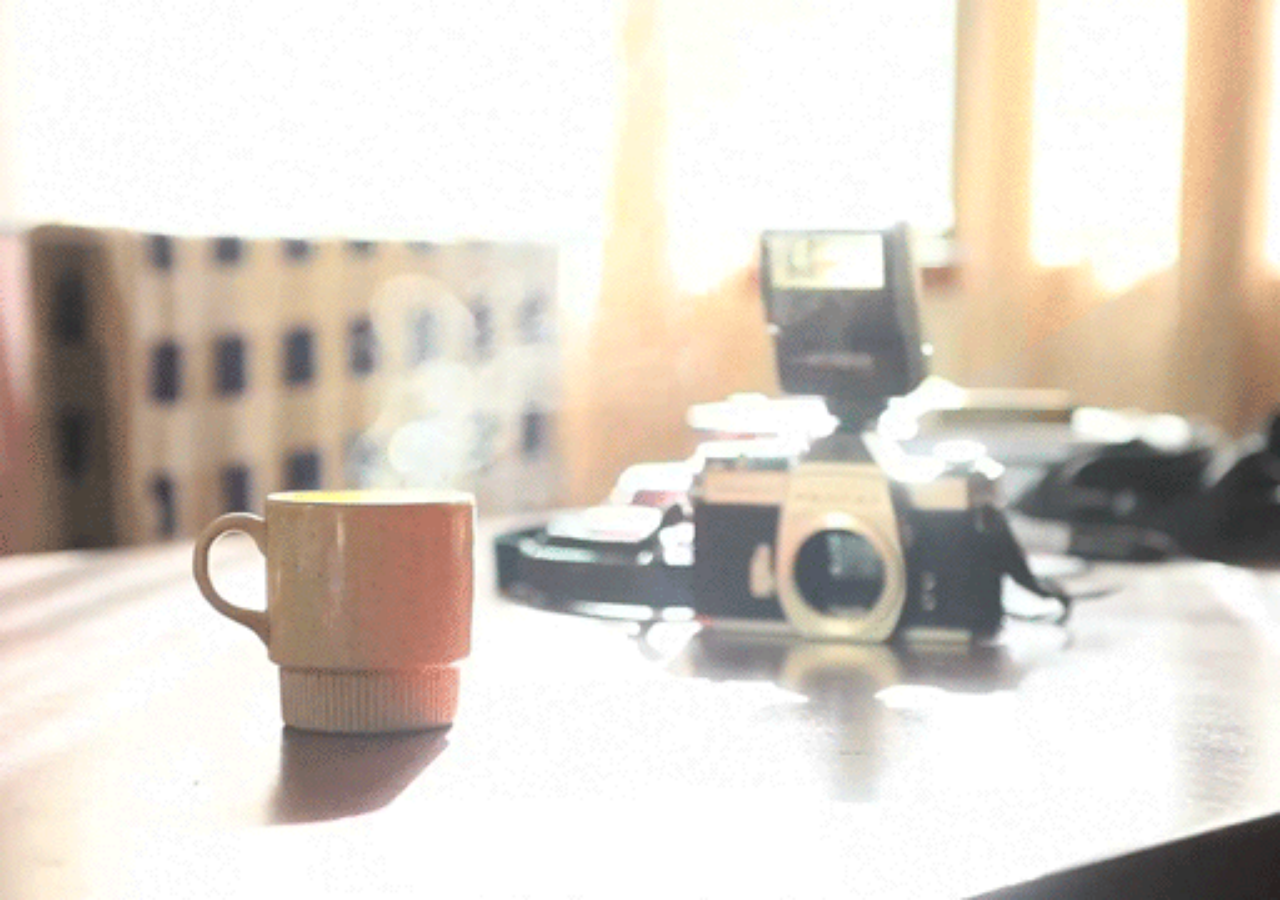
==== index.html @ 0cb8fdb0 "CN APP" ====
<!DOCTYPE html>
<html lang="en" class="no-js">
<head>
  <title>Clouded Networks - Present the Future</title>
  <meta charset="utf-8">
  <meta name="description" content="WE ARE A COMMERCIAL, PUBLIC SECTOR DIGITAL INNOVATION COMPANY - PRESENT THE FUTURE.">
  <meta name="keywords" content="Clouded,Networks, court, royal, web, design, apple, iphone, ipad, crown, jurry, judge, logica, barristers, Productions, films, company, videos, music, brimo, commercial, director">
  <meta name="copyright" content="Copyright (c) 2013 Clouded Networks - All rights reserved">
  <meta property="og:title" content="Clouded Networks">
  <meta property="og:description" content="WE ARE A COMMERCIAL, PUBLIC SECTOR DIGITAL INNOVATION COMPANY - PESENT THE FUTURE.">
  <meta name="viewport" content="width=device-width, initial-scale=1.0, maximum-scale=1.0">
  <meta name="apple-mobile-web-app-capable" content="yes">
  <meta name="apple-mobile-web-app-status-bar-style" content="black">


  <meta http-equiv="cache-control" content="max-age=0" />
  <meta http-equiv="cache-control" content="no-cache" />
  <meta http-equiv="expires" content="0" />
  <meta http-equiv="expires" content="Tue, 01 Jan 1980 1:00:00 GMT" />
  <meta http-equiv="pragma" content="no-cache" />
  
  <link href="spin/hexaflip.css" rel="stylesheet" type="text/css">
  <link href="spin/demo.css" rel="stylesheet" type="text/css">


  <style>#preloader{
      height: 100%;
      width:100%;
      background: #fefef2 url("img/logo.gif") no-repeat center center fixed;
	  -webkit-background-size: cover;
 	  -moz-background-size: cover;
  	  -o-background-size: cover;
 	  background-size: cover;
      margin: 0;
      padding: 0;
      overflow: hidden;  
      z-index: 999; 
      position: absolute;
      top: 0;
      left:0;
    }
    #preloader ul{
      list-style: none;
	  background-repeat:no-repeat;
      margin: 0;
      padding: 0;
      overflow: hidden;
      line-height: 0px;
    }
    #preloader ul li{
      display: inline-block;
	  background-repeat:no-repeat;
      width: 73px;
      height: 73px;
      margin: 0;
      padding: 0;
      
    }
    #preloader ul li:hover{
      background: url("img/logo_y.gif");
    }
  </style>

  <link rel="Shortcut Icon" type="image/ico" href="img/favicon.png">
  <link rel="apple-touch-icon" href="apple-touch-icon-precomposed.png"/>
  <link rel="apple-touch-icon" sizes="72x72" href="apple-touch-icon-72x72-precomposed.png" />
  <link rel="apple-touch-icon" sizes="114x114" href="apple-touch-icon-114x114-precomposed.png" />
  <link rel="apple-touch-icon" sizes="144x144" href="apple-touch-icon-144x144-precomposed.png" />
  <link rel="stylesheet" href="mediaelementsPlayer/mediaelementplayer.min.css" type="text/css" media="screen">
  <link rel="stylesheet" href="css/style.css" type="text/css" media="screen">
  <link rel="stylesheet" href="css/bg.css" type="text/css" media="screen">
  <link rel="stylesheet" href="http://fonts.googleapis.com/css?family=Lato:300,400" type="text/css">
  <style>
  body {
    font-family: 'Lato', sans-serif;
  }
  </style>
  <!--[if IE 7]>
  <link rel="stylesheet" href="css/ie/ie7.css" type="text/css" media="screen">
  <![endif]-->
  
  <link rel="stylesheet" href="pop/add2home.css">
<script type="application/javascript" src="pop/add2home.js"></script>


</head>
<body>
  <div id="preloader"><ul id="preloaderList"></ul></div>
  
  <header id="mainnav">
    <a id="logo"></a>
    <nav>
      <a id="navINSIGHTS" class="">INSIGHTS</a>
      <a id="navCASES" class="">CASES</a>
      <a id="navCONTACT" class="">CONTACT</a>
    </nav>
  </header>
  <div id="backToHome" style="display:none">
    <a>Back</a>
  </div>
  
  <article id="INSIGHTS">
    <section>
      <h1>CLOUDED NETWORKS COMBINES CREATIVE CONCEPTS WITH THE LATEST VISUALIZATION TECHNOLOGIES AND CREATES INNOVATIVE PRODUCT EXPERIENCES. WE ARE A COMMERCIAL, PUBLIC SECTOR DIGITAL INNOVATION COMPANY. <br> PRESENT THE FUTURE.</h1>
      <div class="content">
        <h4>WE ARE</h4>
        <p>A Company established in the United Kingdom 2011. We have become one of the most innonative digital solution companies in Europe. As a company we see things a little differently to achieve results once thought impossible in modern business. With various projects always creating ground breaking waves within the digital world, we constantly continue to push the barriers between science fiction & science fact. </p>
        <h4>WE LOVE</h4>
        <p>Numerous solutions including working with the PUBLIC SECTOR within the digitisation of Crown & Magistrate Courts here within the United Kingdom, transforming the historic legal system into a 21st century marvel. Other projects also include various solutions within the commercial sector, such as our eventure project that is able to display a fully digital augmented reality for any deligate anywhere in the world.</p>
        <h4>WE ARE Clouded Networks</h4>
        <p>
         We are a small dedicated team that will evolve your dream into a reality. Bespoke systems that will change how your business operates in a progressive world market, transporting you to a new age of digital liberation. What ever your request we will deliever and present the future.
        </p>
        <h4>WE WORK</h4>
        <p>
          MANAGING PROJECTS THAT COMBINE Clouded Networks TECHNOLOGY EXPERTISE WITH OUR CREATIVE SPIRIT. ALL FOR ONE GOAL: INNOVATIVE AND HIGH-END PRODUCT EXPERIENCE.
        </p>
        <h4>WE WORK WITH</h4>
        <ul class="customers">
          <li>
            <a href="http://content.met.police.uk/Home" title="MetPolice" target="blank" >
              <img src="img/clients/metpolice.png" alt="MetPolice"></a>
          </li>
          <li>
            <a href="http://www.logica.co.ukm" title="Logica" target="blank" >
              <img src="img/clients/logica.png" alt="Logica"></a>
          </li>
          <li>
            <a href="http://www.justice.gov.uk/about/hmcts" title="HMCTS" target="blank" >
              <img src="img/clients/hmcts.png" alt="HMCTS"></a>
          </li>
          <li>
            <a href="http://www.cgi.com/en" title="CGI" target="blank" >
              <img src="img/clients/cgi.png" alt="CGI"></a>
          </li>
          <li>
            <a href="http://www.cps.gov.uk" title="CPS" target="blank" >
              <img src="img/clients/cps.png" alt="CPS"></a>
          </li>
          <li>
            <a href="http://www.lawsociety.org.uk" title="SRA" target="blank" >
              <img src="img/clients/sra.png" alt="SRA"></a>
          </li>
          <li>
            <a href="http://www.sfo.gov.uk" title="SFO" target="blank" >
              <img src="img/clients/sfo.png" alt="SFO"></a>
          </li>
          <li>
            <a href="http://www.justice.gov.uk/about/laa" title="LSC" target="blank" >
              <img src="img/clients/lsc.png" alt="LSC"></a>
          </li>
          <li>
            <a href="http://www.justice.gov.uk" title="MOJ" target="blank" >
              <img src="img/clients/moj.png" alt="MOJ"></a>
          </li>
          <li>
            <a href="http://www.royal.gov.uk" title="CLARENCEHOUSE" target="blank" >
              <img src="img/clients/chouse.png" alt="CLARENCEHOUSE"></a>
          </li>
          <li>
            <a href="http://www.fsa.gov.uk" title="FSA" target="blank" >
              <img src="img/clients/fsa.png" alt="FSA"></a>
          </li>
          <li>
            <a href="https://www.gov.uk" title="GOV" target="blank" >
              <img src="img/clients/gov.png" alt="GOV"></a>
          </li>
          <li>
            <a href="https://www.gov.uk/government/organisations/prime-ministers-office-10-downing-street" title="DOWNINGSTREET" target="blank" >
              <img src="img/clients/downing.png" alt="DOWNINGSTREET"></a>
          </li>
          <li>
            <a href="http://www.lloydstsb.com" title="LLOYDSBANK" target="blank" >
              <img src="img/clients/lloyds.png" alt="LLOYDSBANK"></a>
          </li>
          <li>
            <a href="http://www.hmrc.gov.uk" title="HMRC" target="blank" >
              <img src="img/clients/hmrc.png" alt="HMRC"></a>
          </li>
          <li>
            <a href="http://www.apple.com" title="APPLE" target="blank" >
              <img src="img/clients/apple.png" alt="APPLE"></a>
          </li>
          <li>
            <a href="http://www.westyorkshire.police.uk" title="POLICE" target="blank" >
              <img src="img/clients/york.png" alt="POLICE"></a>
          </li>
          <li>
            <a href="https://www.gov.uk/government/organisations/hm-treasury" title="TREASURY" target="blank" >
              <img src="img/clients/treasury.png" alt="TREASURY"></a>
          </li>
          <li>
            <a href="http://www.no5.com" title="5" target="blank" >
              <img src="img/clients/5.png" alt="5"></a>
          </li>
          <li>
            <a href="http://www.2bedfordrow.co.uk" title="2" target="blank" >
              <img src="img/clients/bedford.png" alt="2"></a>
          </li>
        </ul>
      </div>
    </section>
  </article>
  <article id="CASES">
    <section>
      <h1>Work examples:</h1>   
      <div class="content">
        <div id="highlight">
          <a data-scr='Court.html' class="gallery visual trigger-layer-image">
            <img src="img/cases/00_highlight.jpg" alt="Court"></a>
          <a data-scr='Court.html' class="gallery">
            <h4>MINISTRY OF DIGITAL</h4>
          </a>
          <p class="copy">
          CLOUDED NETWORKS HAS BEEN WORKING WITH ALL DEPARTMENTS OF THE M.O.J. TO CREATE A NEW ELECTRONIC PRESENTATION OF EVIDENCE SYSTEM THAT WILL TRANSPORT THE CURRENT COURT ENVIRONMENT INTO THE 21ST CENTURY. WITH EXTENSIVE RESEARCH SPANNING OVER NEARLY 3 YEARS WE ARE READY TO IMPLEMENT OUR BESPOKE SOLUTION. BY USING APPLE IPADS AS SLAVE MONITORS ALLOWING ALL USERS WITHIN THE COURT TO VIEW EVIDENCE SIMULTANEOUSLY, RESULTING IN ABOLISHING PAPER WITHIN THE COURTROOM ENVIRONMENT. OUR SOLUTION WILL BRING THE CPS DIGITISATION PROGRAM PAST THE COURTROOM DOOR AND ALLOW A MORE EFFICIENT, TIME SAVING AND COST EFFECTIVE LEGAL SYSTEM. <BR /><BR />
	COURTROOM IN A BOX.</p></p>
          <p class="copy">
           <a data-scr='Court.html' class="gallery">
              <small>WATCH THE CASE</small>
            </a>
            <small>VISIT THE OFFICIAL PRESS RELEASE </small>
            <a href="https://www.gov.uk/government/news/damian-green-digital-courtrooms-to-be-rolled-out-nationally">
              <small>GOV.UK</small>
            </a>
            <small>AND DOWNLOAD THE LATEST DOSSIER </small>
            <a href="download/Court.pdf">
              <small>GOV.UK</small>
            </a>
          </p>
        </div>
        <div id="highlight" class="marginTop80">
          <a data-scr='Tech.html' class="gallery visual trigger-layer-image">
            <img src="img/cases/01_highlight.jpg" alt="Tech"></a>
          <a data-scr='Tech.html' class="gallery">
            <h4>TECHNOLOGY</h4>
          </a>
          <p class="copy">
            PUSHING THE TECHNICAL CAPABILITES OF OUR RESEARCH & DEVELOPMENT TEAM TO UNTHINKABLE RESULTS, MAKING CLOUDED NETWORKS ALWAYS AT THE FOREFRONT OF TECHNOLOGY. BEING EXPERTS IN ALL ASPECTS OF APPLE PRODUCTS WE BLEND OUR SYSTEMS TO FUNCTION ON ALL OPERATING PLATEFORMS. TECHNOLOGY FOR US IS CREATING OR UTILISING CURRENT PRODUCTS TO GENERATE A PACKAGE THAT WILL WORK FOR YOU. ALL DEVELOPMENTS NEED TO BE FLEXIBLE WITH CUSTOMER'S NEEDS AT ANY POINT OF THIS PROCESS, AS WELL AS THE FINAL PACKAGE.  <BR /><BR />IF IT DOES NOT EXIST WE WILL CREATE IT.
          </p>
          <p class="copy">
            <a data-scr='Tech.html' class="gallery">
              <small>WATCH THE CASE</small>
            </a>
          </p>
        </div>
        
        <div id="highlight" class="marginTop80">
          <a data-scr='Apps.html' class="gallery visual trigger-layer-image">
            <img src="img/cases/08_highlight.jpg" alt="Apps"></a>
          <a data-scr='Apps.html' class="gallery">
            <h4>APPS APPS APPS</h4>
          </a>
           <p class="copy">
      YOUR APP COMES TO LIFE DURING UI AND UX, BUT OUR ROUND OF FINISHING IS WHERE THE MAGIC HAPPENS. IT’S WHERE WE ADD THAT EXTRA LITTLE SOMETHING THAT IS CLOUDED SIGNATURE STYLE. NOTICE HOW THIS SITE YOU’RE ON IS A BIT SLICKER THAN THE OTHERS YOU’VE VISITED LATELY? THAT’S FINISHING. WE PERFECT ANIMATIONS, TRANSITION STATES, AND ALL THE FINE DETAILS AND SPECIAL TOUCHES THAT MAKE AN APP A CLOUDED APP.
          </p>
          <p class="copy">
           <a data-scr='Apps.html' class="gallery">
              <small>VIEW CASE</small>
            </a>
          </p>
         <BR /><BR />
		<link rel="stylesheet" type="text/css" href="app/css/component.css" />
		<script src="app/js/modernizr.custom.js"></script>

			<div class="ms-wrapper ms-effect-1">
				<button>OPEN</button>
				<div class="ms-perspective">
					<div class="ms-device">
						<div class="ms-object">
							<div class="ms-front"></div>
							<div class="ms-back"></div>
							<div class="ms-left ms-side"></div>
							<div class="ms-right ms-side"></div>
							<div class="ms-top ms-side"></div>
							<div class="ms-bottom ms-side"></div>
						</div><!-- /ms-object -->
						<div class="ms-screens">
							<a class="ms-screen-1"></a>
							<a class="ms-screen-2"></a>
							<a class="ms-screen-3"></a>
							<a class="ms-screen-4"></a>
							<a class="ms-screen-5"></a>
						</div>
					</div><!-- /ms-device -->
				</div><!-- /ms-perspective -->
			</div><!-- /ms-wrapper -->
		<script src="app/js/classie.js"></script>
		<script src="app/js/phoneSlideshow.js"></script>     
        </div>   
      </div>
      
        <div id="highlight" class="marginTop80">
          <a data-scr='Web.html' class="gallery visual trigger-layer-image">
            <img src="img/cases/03_highlight.jpg" alt="Web"></a>
          <a data-scr='Web.html' class="gallery">
            <h4>WEB DESIGN</h4>
          </a>
          <p class="copy">
          CLOUDED NETWORKS IS DEDICATED TO PROVIDING A SERVICE TO EVERY CLIENT INCLUDING WEB DESIGN. WE TAKE EVERY ASPECT INTO CONSIDERATION AND GENERATE AND MULTI CROSS PLATFORM SITE. USER FRIENDLY, INTERACTIVE AND SIMPLISTIC IS OUR ETHOS FROM CONSULTANCY TO COMPLETION. LISTENING TO CUSTOMERS NEEDS IN EVERY DETAIL TO CREATE YOUR DIGITAL PRESENCE. ADDITIONAL TO OUR WEB DESIGN SERVICE IS HOSTING, BRAND DEVELOPMENT AND EXPERT METHODS OF MAINTAINING YOUR SITE IN THE TOP 5 OF GOOGLE'S SEARCH ENGINE.<BR /><BR />
	LIVE - CREATIVE - DESIGN.</p>
          <p class="copy">
           <a data-scr='Web.html' class="gallery">
              <small>VIEW CASE</small>
            </a>
            <small>AND VISIT OUR LATEST WEB CREATION </small>
            <a href="http://kbgraphicdesign.co.uk"target="_blank">
              <small>KB DESIGN</small>
            </a>
          </p>
          <BR /><BR /><BR /><BR />
        <link rel="stylesheet" type="text/css" href="app/css/default.css" />
		<link rel="stylesheet" type="text/css" href="app/css/component2.css" />
		<script src="app/js/modernizr.custom1.js"></script>
        
		<div class="container">	
			
			<div class="main">
				<div id="ac-wrapper" class="ac-wrapper">
					<div class="ac-device">
					<a href="#"><img src="app/images/30rock.gif"/></a>
					</div>
					<div class="ac-grid">
                    	
						<a href="#"><img src="app/images/30rock.gif"/><span>Top of the world !</span></a>
                    	<a href="#"><img src="app/images/art.gif"/><span>A picture is worth a 1000 words.</span></a>
						<a href="#"><img src="app/images/taxi.gif"/><span>Apps to change your world.</span></a>
					</div>
				</div>	
			</div>
		</div><!-- /container -->
		<script src="https://ajax.googleapis.com/ajax/libs/jquery/1.9.1/jquery.min.js"></script>
		<script src="app/js/appshowcase.js"></script>
		<script>
			$(function() {
				AppShowcase.init();
			});
		</script>
        </div>
        
        <div id="highlight" class="marginTop80">
          <a data-scr='Eventure.html' class="gallery visual trigger-layer-image">
            <img src="img/cases/02_highlight.jpg" alt="Eventure"></a>
          <a data-scr='Eventure.html' class="gallery">
            <h4>EVENTURE</h4>
          </a>
          <p class="copy">
      EVENTURE IS A NEW FORM OF PRESENTATION THAT WILL THRUST YOUR FUND RAISER, AUCTION, CONFERENCE, MEETING, SEMINAR, TEAM BUILDING, WEDDING, SOCIAL EVENT AND FASHION SHOW TO NEW HORIZONS. AS A SOLUTION WE HAVE ADAPTED THE SECURITY PARAMETERS OF OUR GOVERNMENTAL PROJECT AND APPLIED THEM WITHIN THIS SYSTEM. YOUR INFORMATION THEREFORE IS ENCRYPTED AND TRACKED AT ALL TIMES. OUR OPERATIVES ARE THERE TO ASSIST IN ALL MATTERS, DELIVERING A LUXURY PRODUCT WITH IMPECCABLE EXPEDIENT CUSTOMER SERVICE. EVENTURE WILL OPERATE IN ANY GEO- LOCATION, COMBINED WITH OUR AUGMENTED REALITY, VOTING, FEEDBACK AND LIVE QUESTION SOFTWARE THERE IS NOTHING THE SYSTEM CAN NOT ACHIEVE. REMOTE DELEGATE SERVICE (CNEP) WILL CONNECT THE VALUED MEMBER THAT COULD NOT ATTEND. BESPOKE CONTENT WITH A FINE BLEND OF THE FUTURE.     <BR /><BR />
	EVENTURE, AN INTERACTIVE TOUCH SCREEN EXPERIENCE.
          </p>
          <p class="copy">
           <a data-scr='Eventure.html' class="gallery">
              <small>VIEW CASE</small>
            </a>
          </p>
        </div>
        
        <div id="highlight" class="marginTop80">
          <a data-scr='Heritage.html' class="gallery visual trigger-layer-image">
            <img src="img/cases/04_highlight.jpg" alt="HERITAGE"></a>
          <a data-scr='Heritage.html' class="gallery">
            <h4>DIGITAL HERITAGE</h4>
          </a>
          <p class="copy">
      CLOUDED NETWORKS NEW WAVE TECHNOLOGIES SPLICE HISTORIC BUILDINGS INTO NEW AGE DIGITAL TOURS. WITH THE ADVANCEMENT IN AUGMENTED LAYERING TECHNOLOGY AND GEO-LOCATION, WE ARE NOW ABLE TO CREATE A BRAVE NEW WORLD. OUR SOFTWARE DIGITALLY RE-CREATES WHAT ONCE WAS INTO THE MODERN DAY, ALLOWING USERS THE CHANCE TO INTERACT & EXPERIENCE HISTORY THROUGH THE WINDOW OF A TOUCH DEVICE. THIS TECHNOLOGY IS STILL AT THE BEGINNING BUT IN TIME WE WILL STRIVE TO PROGRESS AND TRANSPORT YOU TO THE PAST.<BR /><BR />
	LOOK, LISTEN & LEARN YOUR HERITAGE.
          </p>
          <p class="copy">
           <a data-scr='Heritage.html' class="gallery">
              <small>VIEW CASE</small>
            </a>
          </p>
        </div>
        
        <div id="highlight" class="marginTop80">
          <a data-scr='EyeVision.html' class="gallery visual trigger-layer-image">
            <img src="img/cases/05_highlight.jpg" alt="EyeVision"></a>
          <a data-scr='EyeVision.html' class="gallery">
            <h4>EYEVISION</h4>
          </a>
          <p class="copy">
      AUGMENTED REALITY IS NOW BECOMING RECOGNISED AS A TOOL TO INTERACT WITH THE MODERN WORLD. CLOUDED NETWORKS HAVE DEVELOPED A SYSTEM WHERE ALL THINGS ARE POSSIBLE AND THE ABILITY TO CHANGE YOUR PERCEPTION OF REALITY. TO CHANGE THE WAY THE WORLD SEES YOU WITH NO SURGERY. TO CHANGE THE COLOUR OF THE SKY. EVERY DETAIL OF THE HOUSE YOU LIVE IN. PERHAPS A DIGITAL DEVICE THAT MATERIALISES, USED AND DISAPPEARS AT YOUR WHIM. ADVERTISEMENTS THAT JUMP OUT AND UPDATE WITHOUT THE NEED PHYSICAL INTERACTION. SATELLITE NAVIGATION UNDER APPEARING ON THE GROUND IN FRONT OF YOU. ONLY NOW THROUGH THE LINKING OF SOFTWARE & CERTAIN SOFTWARE WE ABLE TO DIGITALLY MAP YOUR WORLD.  <BR /><BR />
	CHECK BACK SOON FOR FURTHER PROGRESSION ON OUR NEW IRACER AUGMENTED APP.
          </p>
          <p class="copy">
           <a data-scr='EyeVision.html' class="gallery">
              <small>VIEW CASE</small>
            </a>
          </p>
        </div>
        
        <div id="highlight" class="marginTop80">
          <a data-scr='Carbon.html' class="gallery visual trigger-layer-image">
            <img src="img/cases/06_highlight.jpg" alt="Carbon"></a>
          <a data-scr='Carbon.html' class="gallery">
            <h4>CARBON FOOTPRINT</h4>
          </a>
          <p class="copy">
      EVERYTHING WE DO AT CLOUDED NETWORKS PROGRESSES TOWARDS THE REDUCTION OF OUR CARBON FOOTPRINT. EVER IPAD PURCHASED BY US AS A COMPANY, WE PROMISE TO PLANT A NEW BORN TREE AND TO USE ALTERNATIVE SOURCES OF RENEWABLE ENERGY TO POWER OUR EQUIPMENT. OTHER INNOVATIONS IN PLACE IS OUR PAPER FREE OFFICE ENVIRONMENT AND USING FURNITURE CREATED OUT OF RECYCLED CARDBOARD. WE STRIVE ON A DAILY BASIS TO REDUCE WASTE AND RE-USE ALL MATERIALS IN OUR PROJECTS OR WORK SPACE. THINK RECYCLE AND SAVE THE WORLD.<BR /><BR />
	CLOUDED NETWORKS, PLACING THE ENVIRONMENT FIRST.
          </p>
          <p class="copy">
           <a data-scr='Carbon.html' class="gallery">
              <small>VIEW CASE</small>
            </a>
          </p>
        </div>
        
        <div id="highlight" class="marginTop80">
          <a data-scr='Future.html' class="gallery visual trigger-layer-image">
            <img src="img/cases/07_highlight.jpg" alt="Future"></a>
          <a data-scr='Futurei.html' class="gallery">
            <h4>THE FUTURE</h4>
          </a>
          <p class="copy">
      COMING SOON.
          </p>
          <p class="copy">
           <a data-scr='Future.html' class="gallery">
              <small>VIEW CASE</small>
            </a>
          </p>
        </div>
      </div>
    </section>
  </article>

 
  <article id="JOBS">
    <section>
      <h1>We are currently looking for:</h1>
      <div class="content">
        <h4>JUNIOR ART DIRECTOR / SCREENDESIGNER</h4>
        <p>
         This position</p>
        <a class="trigger">MORE INFORMATION +</a>
        <div class="toggle_container">
          <div class="jobdescription">
            <h5>JOB RESPONSIBILITIES</h5>
            <p class="italic">
             Developing user experience and film concepts, creativity, interactive applications
            </p>
            <ul class="ulInParagraph">
              <li>
                Affinity for developing interactive design tools and graphical user interfaces 
              </li>
              <li>Design wireframes and layouts</li>
              <li>
                Develop elaborated user experience concepts with a convincing visual look and feel
              </li>
              <li>
                Close collaboration with our Art Directors, Developers and 2D-/3D- Artists
              </li>
              <li>
                Creation and implementation of usability and interaction concepts
              </li>
            </ul>
          </div>
          <div class="jobdescription">
            <h5>REQUIREMENTS</h5>
            <p class="italic">Interaction and Screen Design, Photoshop, talent for design</p>
            <ul class="ulInParagraph">
              <li>Completed vocational training or studies with creative focus</li>
              <li>Skills in the areas Interaction and Screendesign</li>
              <li>Thorough understanding of creation, interaction and animation</li>
              <li>Experienced in using Photoshop and Illustrator</li>
              <li>Modern understanding of design and high quality demands</li>
              <li>English skills written and spoken</li>
            </ul>
          </div>
          <div class="jobdescription">
            <h5>ABOUT US</h5>
            <p>
              We are
            </p>
          </div>
          <div class="jobdescription">
            <h5>Contact</h5>
            <p>
              Join us and take on new challenges in your career; we are looking for exceptionally talented technical and creative professionals, who strive for innovation in cutting-e.dge real-time technology and 3D visualization. Interested? Send us your application documents and if mandatory for the position your work examples under specification of your earliest starting date as well as your salary expectations to: 
            </p>
          </div>
        </div>
      </div>
    </section>
  </article>
  <div id="lightbox"></div>
  <article id="CONTACT">
    <section>
      <h1>Please say hello:</h1>
      <div class="content">
        <h4>Contact</h4>
        <address>
          <p> 
            <a href="mailto:info@cloudednetworks.co.uk?subject=Hello">Questions ?</a>
            info@cloudednetworks.co.uk 
            <br>
            <a href="mailto:legal@cloudednetworks.co.uk?subject=Legal">Public Sector</a>
            legal@cloudednetworks.co.uk
            <br>
            <a href="facetime://info@cloudednetworks.co.uk">Facetime</a>
            info@cloudednetworks.co.uk
            <br>
          </p>
          <h4>Media</h4>
          <p>
            <a href="https://www.facebook.com/cloudednetworks">Facebook</a>
            <br>
            <a href="http://twitter.com/cloudednetworks">Twitter</a>
            <br>
            <a href="http://www.youtube.com/cloudednetworks">Youtube</a>
            <br>
            <a href="http://uk.linkedin.com/pub/clouded-networks/5a/373/a79">LinkedIn</a>
            <br>
          </p>
          </br>
          <div id="hexaflip-demo1" class="demo"></div>
      	  <div id="hexaflip-demo2" class="demo"></div>
        </address>
      </div>
    </section>
  </article>
  <article id="IMPRINT">
    <section>
      <h1>TERMS & CONDITIONS</h1>
      <div class="content">
        <address>
          <p  class="copy">
            1. Definitions
a.	The 'Contract' shall refer to these terms and conditions, all attached schedules, proposals and correspondence.
b.	The 'Correspondence' shall refer to all proposals, letters, emails, telephone conversations etc in relation to the event.
c.	The 'Client' refers to the customer described in all Correspondence and schedules.
d.	The 'Event' means all services as described in the Correspondence, schedules and proposals.
e.	'Bookings' mean any service booked and agreed between the Client and (the company).
f.	(The company) is and will appear here after as ((the company)).

2. Acceptance
a.	Unless otherwise stated in writing by (the company), all orders, Bookings and/or Events accepted by (the company) are subject to the under mentioned terms and conditions.
b.	No contract shall be presumed until (the company) has received confirmation of an order by notice in writing from the Client, and that order is accepted in writing by (the company). Furthermore, (the company) shall be under no obligation to perform the service specified, unless the Client has paid the agreed deposits defined below.
c.	(The company) reserves the right to accept clear instructions (either oral or in writing) from a Client to proceed with the Event and to enter into commitments on behalf of a Client. The Client shall thereon be liable for all costs and expenses incurred by (the company) in pursuance of the Client's instructions and shall in all other respects be liable to (the company) for its fees charges and commissions.
d.	A confirmation means that (at (the company)’s discretion subject to receipt of payment). (The company) will proceed to liaise to the client to provide service required.

3. Payment
a.	Deposits: a deposit of 50% of the total amount of a quotation agreed becomes payable at the time of confirmation of quotation to order. All deposit accepted are subject to administration and cancellation fees to equate to no more than 25% of the deposit.
b.	The balance of all amounts owed to (the company) for services provided and via agreed purchase order values are due 7 days before completion of service stated and specified by quotation and within the purchase order as number.
c.	All prices are exclusive of VAT, which shall be payable at the rate(s) ruling at the date of invoice.
d.	In regards to expenses incurred (by the company) unforeseen or unknown by either the client or the company at the time of quotation will be agreed with the client at the earliest opportunity and invoiced on a separate basis with reference to the quotation applicable/ purchase order applicable.
e.	All charges unpaid after their respective final date for payment shall carry interest on the amounts outstanding at a rate of 2% above the base rate calculated on a daily basis there after.
f.	(The company) reserves the right to cancel or suspend the performance of the contract if payment dates are not adhered to.
g.	All payments due from the Client shall be made without any set-off, deduction or deferment of any nature.
h.	Any queries arising from the invoice must be communicated to (the company) within 14 days of the invoice date. Failure to notify (the company) of any query within 14 days will render the full invoice payable on the due date.
i.	Save where a fixed price has been agreed and specified as such in writing, all prices quoted by (the company) may be amended upon notice to the Client in the event of errors or omissions in any quotation or Correspondence or where an increase or decrease is caused by a change in circumstances beyond the reasonable control of (the company), including increases or decreases in prices imposed upon (the company) by its suppliers in connection with an Event.
j.	If (the company) in its absolute discretion, and in writing waives the conditions relating to payment for an event, as set out in this clause, such waiver shall not prejudice the rights of (the company) to recover from the Client the amount which would otherwise have been payable under these terms and conditions in the event of a cancellation or amendment of a Booking.
k.	All costs and charges both written and verbal for labour (technicians / operators) is based on a standard 9-hour day with one hour break. Any hours worked over this period will be charged at time and a half of the rate agreed.

4. Numbers
a.	All Bookings of whatever nature are accepted on the understanding that the number of persons for whom the event is arranged is regarded as the minimum and no refund or allowance shall be made by (the company) if fewer persons actually attend the Event.
b.	If the numbers are varied from the original quotation or Correspondence at the Client's request (the company) reserves the right to submit a revised quotation for the Event.

5. Cancellation
a.	If the client wishes to cancel an Event, notice of cancellation from the Client must be made in writing to (the company).
b.	The following minimum cancellation charges will apply:
Up to 70 days prior to the Event - 50%
43-69 days prior to the Event - 75%
Less than 42 days prior to the Event - 100%
c.	(The company) may cancel an order, Booking or Event at any time, upon notice to the Client, if:

i)	The Client is in breach of any of the Terms and Conditions including, without limitation, any term relating to payment; or 

ii)	The Client, being a company, has had a winding up petition presented against it, has entered into administration, receivership, liquidation or an arrangement with its creditors; or

iii)	The Client, being an individual, has had a bankruptcy petition presented against it, has become bankrupt, insolvent or entered into an arrangement with its creditors;

d.	If the Client intends to use the Event(s) booked as a competition prize, this must be disclosed to (the company) on booking who may have to seek permission from some or all of (the company)’s suppliers. Should permission be refused (the company) reserves the right to cancel the Booking.


6. Amendments
a.	If the Client wishes to change a confirmed order, (the company) must receive from the Client a written statement to this effect, and the request will be effective from the date that joint agreement between (the company) and the Client is reached by negotiation of the senior members by both the company and the Client in regard to the quotation / purchase order that requires change. 
b.	It is not guaranteed that any requests for amendment will be satisfied, however, all efforts will be made to accommodate the requirements in the written statement, subject to availability and payment by the Client of an Amendment Fee. Such fee will only be applicable should (the company) incur any costs as a result of the amendment.

7. Limitation
a.	(The company), or its employees, will not under any circumstances be liable to the Client in contract, tort (including negligence) or otherwise for loss of revenues or opportunities, goodwill, reputation or any type of special, indirect or consequential loss (even if such loss was reasonably foreseeable or (the company) had been advised of the possibility of the Client incurring the same.)
b.	Any loss or damage to equipment or property connected in any way to the Event will be the responsibility of the Client and all replacement and repair costs will be charged in full.
c.	(The company) does not accept any responsibility for the loss or damage of personal property belonging to Clients or their guests. Neither (the company) nor its employees shall be liable for any death, injury, damage, loss, illness, delay or expense caused to the Client, its employees, licensees or invitees or any other person or any other persons attending an Event except insofar as such death, injury, loss, illness, delay or expense results from the proven negligence or deliberate action or omission of (the company). (The company)'s liability shall in all cases be limited to the sums paid by the Client and excludes all indirect or consequential loss of whatever nature. Nothing in this clause shall affect (the company)'s liability for death or personal injury caused by its negligence, for which (the company) maintains insurance.
d.	The Client agrees to indemnify (the company) against any injury, damage, loss, illness, delay or expense caused to the Venue, its employees, licensees or invitees or any other person or persons attending the booked Event except insofar as such injury, loss, illness, delay or expense results from the proven negligence or deliberate action or omission of (the company).
e.	The Client warrants that they hold the adequate and current commercial insurance to cover all aspects of their business provision.
f.	(The company) relies totally on its suppliers for correct information and whilst all details are behalf of the supplier.
g.	Sub-contractors may be engaged on behalf of the Client. The liability of (the company) in their failure to perform is limited to the value of the sub-contractor's services.
h.	(The company) assumes in all cases that the Client can provide risk assessments in all cases with reference to any commercial intent outside the quotation of the company.

8. Third Parties
a.	Should for any reason an Event be wholly or partly cancelled or postponed owing to circumstances beyond the control of (the company), (the company) shall not be liable to refund any part of the fees paid by the client, save refunds that will be made where (the company) are able to secure a refund on the bookings that they themselves have made in connection with a particular Event and should such a refund be made then (the company) will account to the Client having made a deduction of 25% for administration charges.
b.	Whilst (the company) do not exercise direct control over the running of hotels, venues, caterers, entertainers and other services, (the company) will always endeavour to protect the interest of it's Clients by vigilant selection of third parties contracted to supply within its packages. However (the company) cannot be liable for any loss, damage or disappointment due to unforeseeable or unavoidable circumstances beyond the control of (the company) or its sub contractors.

9. Insurance
a.	For any Events, Damage, Personal Accident or Cancellation Insurance is not included, unless specified.
b.	It is advised that the Client takes out an insurance policy of it's own to cover personal accidents, cancellation and other possible effects, should this not be included in any proposal from (the company).

10. Conditions/Force Majeure
a.	(The company) shall bear no liability for loss damage delay cancellation or failure of performance however arising caused in circumstances outside of its control including (but not limited to) Acts of God, civil commotion, strike, work to rule or go slow, lock-outs, hostilities, acts of terror, fire, flood, exceptional adverse weather conditions, drought or inability to procure materials, venues or services except at increased prices due to any of the foregoing clauses (and in these circumstances (the company) may suspend or cancel the whole or any part of the Event). (The company) will endeavour to notify the Client as quickly as reasonably possible if a Force Majeure event occurs and a cancellation being made and refunds will be dealt with in accordance with clause 5.
b.	(The company) shall not be liable for any change in the Music and Dance License or the Alcohol and Beverage License issued at venues contracted by clients.
c.	The liability of (the company) in respect of all claims arising under any contract shall be limited to the amount of the price or charges payable to (the company) under such contract.
d.	If property belonging to (the company) (or supplier to (the company)) is wilfully or negligently lost, damaged or stolen at an Event, the replacement cost is payable by the Client within 7 days from the date of the function.
e.	Accidental damage, loss or injury at an Event should be covered by the Client's own insurance and no claim can be accepted by (the company).
f.	(The company) shall not be responsible for possessions brought to the Event by the Client or its guests.
g.	The rights granted to the Client under this agreement may not be transferred or assigned to a third party without the prior written consent of (the company).
h.	This contract supersedes and excludes all prior representations, discussions, understandings or agreements in relation to the subject matter of this contract. The terms of this contract may not be modified except in writing signed by or on behalf of both parties.
i.	A failure to exercise or any delay or forbearance in exercising any right or remedy in relation to the contract shall not operate as a waiver of such right or remedy.



11. Special Conditions
(The company) reserves the right to add further special conditions for specific bookings, as and where considered appropriate, and any such conditions will be notified to the Client in writing prior to confirmation.
12. Warranty and Limitation
a.	(The company) warrants that the services supplied by it will be provided with reasonable skill and care. (The company)'s liability under this warranty shall be limited as specified in these terms.
b.	The warranty given above is given in lieu of and shall be deemed to exclude all other warranties and conditions whether express or implied whether arising by common law, statute or otherwise.

13. Use of Data
a.	(The company) recognises that it has a responsibility to protect and maintain the privacy of personal data that the Client shares with us and is committed to take reasonable security measures to try to prevent against unauthorised access to this data.
b.	If (the company) receives any personal data from a Client, it will use it only for the purposes of fulfilling its obligations under the Contract.
c.	All data collected by (the company) on completion of the contract (the company) will delete all data collected, unless specified otherwise by the Client.
d.	If (the company) is required to preform a 35 Pass Erase of all files and system this would be at the client’s request.
        </p>
      </div>
    </section>
  </article>
  <article id="DISCLAIMER">
    <section>
      <h1>Legal Disclaimer</h1>
      <div class="content">
        <p class="copy">
          The information contained in this website is for 
general information purposes only. The 
information is provided by Clouded Networks 
and while we endeavour to keep the information 
up to date and correct, we make no representations
 or warranties of any kind, express or implied, 
about the completeness, accuracy, reliability, 
suitability or availability with respect to the 
website or the information, products, services, 
or related graphics contained on the website for 
any purpose. Any reliance you place on such 
information is therefore strictly at your own risk. 
In no event will we be liable for any loss or 
damage including without limitation, indirect or 
consequential loss or damage, or any loss or 
damage whatsoever arising from loss of data or 
profits arising out of, or in connection with, the 
use of this website. Through this website you are 
able to link to other websites which are not under 
the control of Clouded Networks. We have no control 
over the nature, content and availability of those 
sites. The inclusion of any links does not necessarily 
imply a recommendation or endorse the views 
expressed within them. Every effort is made to keep 
the website up and running smoothly. However, 
Clouded Networks takes no responsibility for, and 
will not be liable for, the website being temporarily 
unavailable due to technical issues beyond our 
control.
        </p>
        <br>
      </div>
    </section>
  </article>
  <footer>
    <nav>
      <a id="navIMPRINT" class="">T&Cs</a>
      <a id="navDISCLAIMER" class="">Legal Disclaimer</a>
    </nav>
  </footer>
  <div id="bgContainer">
      <div id="viewport">
        <div id="world">
          <div id="shape1"></div>
          <div id="shape2"></div>
          <div id="shape3"></div>
          <div id="shape4"></div>
          <div id="shape5"></div>
          <div id="shape6"></div>
          <div id="shape7"></div>
          <div id="shape8"></div>
        </div>
    </div>
    <div id="swfContainer">
    </div>
  </div>
  
  <script type="text/javascript" src="js/modernizr.custom.38558.min.js"></script>
  <script type="text/javascript" src="js/swfobject.min.js"></script>
  <script type="text/javascript" src="js/html5.min.js"></script>
  <script type="text/javascript" src="http://ajax.googleapis.com/ajax/libs/jquery/1.8.2/jquery.min.js"></script>
  <script type="text/javascript" src="js/jquery.mousestop.min.js"></script>
  <script type="text/javascript" src='js/swipe.min.js'></script>
  <script type="text/javascript" src="js/jquery.address-1.5.min.js"></script>
  <script type="text/javascript" src="mediaelementsPlayer/mediaelement-and-player.min.js"></script>
  <script type="text/javascript" src="js/jquery.lettering.min.js"></script>
  <script type="text/javascript" src="js/plugins.min.js"></script>
  <script type="text/javascript" src="js/main.min.js"></script>
  <script type="text/javascript" src="js/retina.min.js"></script>
  <script src="spin/hexaflip.js"></script>
  <script src="phonegap.js"></script>

    <script>
        var hexaDemo1,
            hexaDemo2,
            hexaDemo3,
            text1 = 'Say'.split(''),
            text2 = 'HeLL0'.split(''),
            settings = {
                size: 150,
                margin: 12,
                fontSize: 100,
                perspective: 450
            },
            makeObject = function(a){
                var o = {};
                for(var i = 0, l = a.length; i < l; i++){
                    o['letter' + i] = a;
                }
                return o;
            },
            getSequence = function(a, reverse, random){
                var o = {}, p;
                for(var i = 0, l = a.length; i < l; i++){
                    if(reverse){
                        p = l - i - 1;
                    }else if(random){
                        p = Math.floor(Math.random() * l);
                    }else{
                        p = i;
                    }
                    o['letter' + i] = a[p];
                }
                return o;
            };
    
        document.addEventListener('DOMContentLoaded', function(){
            hexaDemo1 = new HexaFlip(document.getElementById('hexaflip-demo1'), makeObject(text1), settings);
            hexaDemo2 = new HexaFlip(document.getElementById('hexaflip-demo2'), makeObject(text2), settings);
            hexaDemo3 = new HexaFlip(document.getElementById('hexaflip-demo3'));
    
            setTimeout(function(){
                hexaDemo1.setValue(getSequence(text1, true));
                hexaDemo2.setValue(getSequence(text2, true));
            }, 0);
    
            setTimeout(function(){
                hexaDemo1.setValue(getSequence(text1));
                hexaDemo2.setValue(getSequence(text2));
            }, 1000);
    
            setTimeout(function(){
                setInterval(function(){
                    hexaDemo1.setValue(getSequence(text1, false, true));
                    hexaDemo2.setValue(getSequence(text2, false, true));
                }, 3000);
            }, 5000);
        }, false);
    
    </script>
<script>
  (function(i,s,o,g,r,a,m){i['GoogleAnalyticsObject']=r;i[r]=i[r]||function(){
  (i[r].q=i[r].q||[]).push(arguments)},i[r].l=1*new Date();a=s.createElement(o),
  m=s.getElementsByTagName(o)[0];a.async=1;a.src=g;m.parentNode.insertBefore(a,m)
  })(window,document,'script','//www.google-analytics.com/analytics.js','ga');

  ga('create', 'UA-48341574-1', 'cloudednetworks.co.uk');
  ga('send', 'pageview');

</script>
</body>
</html>
---- spin/hexaflip.css ----
.hexaflip-cube {
  font-family: 'Helvetica Neue', Arial, Helvetica, sans-serif;
  text-rendering: optimizeLegibility;
  -webkit-font-smoothing: antialiased;
  cursor: move;
  cursor: -webkit-grab;
  cursor: -moz-grab;
  display: inline-block;
  position: relative;
  -webkit-transform-style: preserve-3d;
  -moz-transform-style: preserve-3d;
  -o-transform-style: preserve-3d;
  -ms-transform-style: preserve-3d;
  transform-style: preserve-3d;
  -webkit-transition: -webkit-transform 0.4s;
  -moz-transition: -moz-transform 0.4s;
  -o-transition: -o-transform 0.4s;
  -ms-transition: -ms-transform 0.4s;
  transition: transform 0.4s;
}
.hexaflip-cube.no-tween {
  -webkit-transition-duration: 0;
  -moz-transition-duration: 0;
  -o-transition-duration: 0;
  -ms-transition-duration: 0;
  transition-duration: 0;
}
.hexaflip-cube > div {
  width: 100%;
  overflow: hidden;
  height: 100.5%;
  position: absolute;
  -webkit-user-select: none;
  -moz-user-select: none;
  -ms-user-select: none;
  user-select: none;
  -webkit-background-size: cover;
  -moz-background-size: cover;
  background-size: cover;
  text-align: center;
  background-color: #333;
  color: #fff;
  font-weight: 100;
  text-shadow: 0 -2px 0 rgba(0,0,0,0.2);
  line-height: 1.5;
}
.hexaflip-left,
.hexaflip-right {
  background-color: #555 !important;
}
.hexaflip-timepicker .hexaflip-cube:last-child > div:nth-child(odd) {
  background-color: #ff575b;
}
---- spin/demo.css ----
#choose-time {
  margin: 80px auto;
  width: 300px;
  text-align: center;
}
#set-button,
#submit {
  background-color: #888;
  color: #fff;
  -webkit-border-radius: 3px;
  border-radius: 3px;
  padding: 2px 6px;
  padding-bottom: 4px;
  cursor: pointer;
  margin-left: 5px;
  opacity: 0.95;
  filter: alpha(opacity=95);
  -ms-filter: "progid:DXImageTransform.Microsoft.Alpha(Opacity=95)";
  font-size: 20px;
}
#set-button:hover,
#submit:hover {
  opacity: 1;
  -ms-filter: none;
  filter: none;
}
.demo {
  margin: 0 auto;
  -webkit-filter: drop-shadow(30px 30px 23px rgba(0,0,0,0.3));
  -moz-filter: drop-shadow(30px 30px 23px rgba(0,0,0,0.3));
  filter: drop-shadow(30px 30px 23px rgba(0,0,0,0.3));
}
#hexaflip-demo1,
#hexaflip-demo2 {
  margin-bottom: 4rem;
}
#hexaflip-demo1 .hexaflip-cube,
#hexaflip-demo2 .hexaflip-cube {
  opacity: 0.9;
  filter: alpha(opacity=90);
  -ms-filter: "progid:DXImageTransform.Microsoft.Alpha(Opacity=90)";
}
#hexaflip-demo1 .hexaflip-cube .hexaflip-left,
#hexaflip-demo2 .hexaflip-cube .hexaflip-left,
#hexaflip-demo1 .hexaflip-cube .hexaflip-right,
#hexaflip-demo2 .hexaflip-cube .hexaflip-right {
  background-color: #222 !important;
}
#hexaflip-demo1 .hexaflip-cube > div,
#hexaflip-demo2 .hexaflip-cube > div {
  font-weight: 100;
  text-shadow: none;
}
#hexaflip-demo1 .hexaflip-cube > div:nth-child(1n+1),
#hexaflip-demo2 .hexaflip-cube > div:nth-child(1n+1) {
  background-color: #069ad5;
}
#hexaflip-demo1 .hexaflip-cube > div:nth-child(2n+2),
#hexaflip-demo2 .hexaflip-cube > div:nth-child(2n+2) {
  background-color: #fc5215;
}
#hexaflip-demo1 .hexaflip-cube > div:nth-child(3n+3),
#hexaflip-demo2 .hexaflip-cube > div:nth-child(3n+3) {
  background-color: #30b71d;
}
#hexaflip-demo1 .hexaflip-cube > div:nth-child(4n+4),
#hexaflip-demo2 .hexaflip-cube > div:nth-child(4n+4) {
  background-color: #eee;
  color: #222;
}
#hexaflip-demo2 {
  margin-bottom: 6rem;
}
#hexaflip-demo5 .hexaflip-cube > div {
  color: rgba(255,255,255,0.3);
  font-weight: 900 !important;
  letter-spacing: -3px;
  text-shadow: none;
}
#hexaflip-demo5 + div {
  margin-top: 80px;
  text-align: center;
}
.buttons {
  position: relative;
  top: 230px;
  width: 640px;
  margin: 0 auto;
  z-index: 100;
}
.disc-button {
  background-color: #222;
  color: #fff;
  text-align: center;
  width: 30px;
  height: 30px;
  -webkit-border-radius: 100%;
  border-radius: 100%;
  font-weight: 100;
  font-size: 24px;
  cursor: pointer;
}
.disc-button:hover {
  opacity: 0.8;
  filter: alpha(opacity=80);
  -ms-filter: "progid:DXImageTransform.Microsoft.Alpha(Opacity=80)";
}
#prev {
  float: left;
}
#next {
  float: right;
}
#output {
  line-height: 2;
}
---- mediaelementsPlayer/mediaelementplayer.min.css ----
.mejs-container{position:relative;background:#000;font-family:Helvetica, Arial;text-align:left;vertical-align:top;text-indent:0;}
.me-plugin{position:absolute;}
.mejs-embed,.mejs-embed body{width:100%;height:100%;margin:0;padding:0;background:#000;overflow:hidden;}
.mejs-container-fullscreen{position:fixed;left:0;top:0;right:0;bottom:0;overflow:hidden;z-index:1000;}
.mejs-container-fullscreen .mejs-mediaelement,.mejs-container-fullscreen video{width:100%;height:100%;}
.mejs-background{position:absolute;top:0;left:0;}
.mejs-mediaelement{position:absolute;top:0;left:0;width:100%;height:100%;}
.mejs-poster{position:absolute;top:0;left:0;}
.mejs-poster img{padding:0;border:0;display:block;}
.mejs-overlay{position:absolute;top:0;left:0;}
.mejs-overlay-play{cursor:pointer;}
.mejs-overlay-button{position:absolute;top:50%;left:50%;width:100px;height:100px;margin:-50px 0 0 -50px;background:url("bigplay.png") no-repeat;}
.mejs-overlay:hover .mejs-overlay-button{background-position:0 -100px;}
.mejs-overlay-loading{position:absolute;top:50%;left:50%;width:63px;height:98px;margin:-40px 0 0 -40px;}
.mejs-overlay-loading span{display:block;width:63px;height:98px;background-image:url('../img/preloader.gif');background-size:63px 98px;background-position:50% 50%;background-repeat:no-repeat;}@media only screen and (min--moz-device-pixel-ratio:2),only screen and (-o-min-device-pixel-ratio:2/1),only screen and (-webkit-min-device-pixel-ratio:2),only screen and (min-device-pixel-ratio:2),only screen and (min-resolution:'2dppx'){.mejs-overlay-loading span{background-image:url('../img/preloader@2x.gif');background-size:63px 98px;background-position:50% 50%;background-repeat:no-repeat;}}
.mejs-container .mejs-controls{position:absolute;background:none;list-style-type:none;margin:0;padding:0;bottom:0;left:0;background:url("background.png");background:rgba(0, 0, 0, 0.7);background:-webkit-gradient(linear, 0% 0%, 0% 100%, from(rgba(50, 50, 50, 0.7)), to(rgba(0, 0, 0, 0.7)));background:-webkit-linear-gradient(top, rgba(50, 50, 50, 0.7), rgba(0, 0, 0, 0.7));background:-moz-linear-gradient(top, rgba(50, 50, 50, 0.7), rgba(0, 0, 0, 0.7));background:-o-linear-gradient(top, rgba(50, 50, 50, 0.7), rgba(0, 0, 0, 0.7));background:-ms-linear-gradient(top, rgba(50, 50, 50, 0.7), rgba(0, 0, 0, 0.7));background:linear-gradient(rgba(50, 50, 50, 0.7), rgba(0, 0, 0, 0.7));height:30px;width:100%;}
.mejs-container .mejs-controls div{list-style-type:none;background-image:none;display:block;float:left;margin:0;padding:0;width:26px;height:26px;font-size:11px;line-height:11px;background:0;font-family:Helvetica, Arial;border:0;}
.mejs-controls .mejs-button button{cursor:pointer;display:block;font-size:0;line-height:0;text-decoration:none;margin:7px 5px;padding:0;position:absolute;height:16px;width:16px;border:0;background:transparent url("controls.png") no-repeat;}
.mejs-controls .mejs-button button:focus{outline:solid 1px yellow;}
.mejs-container .mejs-controls .mejs-time{color:#fff;display:block;height:17px;width:auto;padding:8px 3px 0 3px ;overflow:hidden;text-align:center;padding:auto 4px;box-sizing:content-box;-moz-box-sizing:content-box;-webkit-box-sizing:content-box;}
.mejs-container .mejs-controls .mejs-time span{font-size:11px;color:#fff;line-height:12px;display:block;float:left;margin:1px 2px 0 0;width:auto;}
.mejs-controls .mejs-play button{background-position:0 0;}
.mejs-controls .mejs-pause button{background-position:0 -16px;}
.mejs-controls .mejs-stop button{background-position:-112px 0;}
.mejs-controls div.mejs-time-rail{width:200px;padding-top:5px;}
.mejs-controls .mejs-time-rail span{display:block;position:absolute;width:180px;height:10px;-webkit-border-radius:2px;-moz-border-radius:2px;border-radius:2px;cursor:pointer;}
.mejs-controls .mejs-time-rail .mejs-time-total{margin:5px;background:#333;background:rgba(50, 50, 50, 0.8);background:-webkit-gradient(linear, 0% 0%, 0% 100%, from(rgba(30, 30, 30, 0.8)), to(rgba(60, 60, 60, 0.8)));background:-webkit-linear-gradient(top, rgba(30, 30, 30, 0.8), rgba(60, 60, 60, 0.8));background:-moz-linear-gradient(top, rgba(30, 30, 30, 0.8), rgba(60, 60, 60, 0.8));background:-o-linear-gradient(top, rgba(30, 30, 30, 0.8), rgba(60, 60, 60, 0.8));background:-ms-linear-gradient(top, rgba(30, 30, 30, 0.8), rgba(60, 60, 60, 0.8));background:linear-gradient(rgba(30, 30, 30, 0.8), rgba(60, 60, 60, 0.8));}
.mejs-controls .mejs-time-rail .mejs-time-buffering{width:100%;background-image:-o-linear-gradient(-45deg, rgba(255, 255, 255, 0.15) 25%, transparent 25%, transparent 50%, rgba(255, 255, 255, 0.15) 50%, rgba(255, 255, 255, 0.15) 75%, transparent 75%, transparent);background-image:-webkit-gradient(linear, 0 100%, 100% 0, color-stop(0.25, rgba(255, 255, 255, 0.15)), color-stop(0.25, transparent), color-stop(0.5, transparent), color-stop(0.5, rgba(255, 255, 255, 0.15)), color-stop(0.75, rgba(255, 255, 255, 0.15)), color-stop(0.75, transparent), to(transparent));background-image:-webkit-linear-gradient(-45deg, rgba(255, 255, 255, 0.15) 25%, transparent 25%, transparent 50%, rgba(255, 255, 255, 0.15) 50%, rgba(255, 255, 255, 0.15) 75%, transparent 75%, transparent);background-image:-moz-linear-gradient(-45deg, rgba(255, 255, 255, 0.15) 25%, transparent 25%, transparent 50%, rgba(255, 255, 255, 0.15) 50%, rgba(255, 255, 255, 0.15) 75%, transparent 75%, transparent);background-image:-ms-linear-gradient(-45deg, rgba(255, 255, 255, 0.15) 25%, transparent 25%, transparent 50%, rgba(255, 255, 255, 0.15) 50%, rgba(255, 255, 255, 0.15) 75%, transparent 75%, transparent);background-image:linear-gradient(-45deg, rgba(255, 255, 255, 0.15) 25%, transparent 25%, transparent 50%, rgba(255, 255, 255, 0.15) 50%, rgba(255, 255, 255, 0.15) 75%, transparent 75%, transparent);-webkit-background-size:15px 15px;-moz-background-size:15px 15px;-o-background-size:15px 15px;background-size:15px 15px;-webkit-animation:buffering-stripes 2s linear infinite;-moz-animation:buffering-stripes 2s linear infinite;-ms-animation:buffering-stripes 2s linear infinite;-o-animation:buffering-stripes 2s linear infinite;animation:buffering-stripes 2s linear infinite;}
@-webkit-keyframes buffering-stripes{from{background-position:0 0;} to{background-position:30px 0;}}@-moz-keyframes buffering-stripes{from{background-position:0 0;} to{background-position:30px 0;}}@-ms-keyframes buffering-stripes{from{background-position:0 0;} to{background-position:30px 0;}}@-o-keyframes buffering-stripes{from{background-position:0 0;} to{background-position:30px 0;}}@keyframes buffering-stripes{from{background-position:0 0;} to{background-position:30px 0;}}.mejs-controls .mejs-time-rail .mejs-time-loaded{background:#3caac8;background:rgba(60, 170, 200, 0.8);background:-webkit-gradient(linear, 0% 0%, 0% 100%, from(rgba(44, 124, 145, 0.8)), to(rgba(78, 183, 212, 0.8)));background:-webkit-linear-gradient(top, rgba(44, 124, 145, 0.8), rgba(78, 183, 212, 0.8));background:-moz-linear-gradient(top, rgba(44, 124, 145, 0.8), rgba(78, 183, 212, 0.8));background:-o-linear-gradient(top, rgba(44, 124, 145, 0.8), rgba(78, 183, 212, 0.8));background:-ms-linear-gradient(top, rgba(44, 124, 145, 0.8), rgba(78, 183, 212, 0.8));background:linear-gradient(rgba(44, 124, 145, 0.8), rgba(78, 183, 212, 0.8));width:0;}
.mejs-controls .mejs-time-rail .mejs-time-current{width:0;background:#fff;background:rgba(255, 255, 255, 0.8);background:-webkit-gradient(linear, 0% 0%, 0% 100%, from(rgba(255, 255, 255, 0.9)), to(rgba(200, 200, 200, 0.8)));background:-webkit-linear-gradient(top, rgba(255, 255, 255, 0.9), rgba(200, 200, 200, 0.8));background:-moz-linear-gradient(top, rgba(255, 255, 255, 0.9), rgba(200, 200, 200, 0.8));background:-o-linear-gradient(top, rgba(255, 255, 255, 0.9), rgba(200, 200, 200, 0.8));background:-ms-linear-gradient(top, rgba(255, 255, 255, 0.9), rgba(200, 200, 200, 0.8));background:linear-gradient(rgba(255, 255, 255, 0.9), rgba(200, 200, 200, 0.8));}
.mejs-controls .mejs-time-rail .mejs-time-handle{display:none;position:absolute;margin:0;width:10px;background:#fff;-webkit-border-radius:5px;-moz-border-radius:5px;border-radius:5px;cursor:pointer;border:solid 2px #333;top:-2px;text-align:center;}
.mejs-controls .mejs-time-rail .mejs-time-float{position:absolute;display:none;background:#eee;width:36px;height:17px;border:solid 1px #333;top:-26px;margin-left:-18px;text-align:center;color:#111;}
.mejs-controls .mejs-time-rail .mejs-time-float-current{margin:2px;width:30px;display:block;text-align:center;left:0;}
.mejs-controls .mejs-time-rail .mejs-time-float-corner{position:absolute;display:block;width:0;height:0;line-height:0;border:solid 5px #eee;border-color:#eee transparent transparent transparent;-webkit-border-radius:0;-moz-border-radius:0;border-radius:0;top:15px;left:13px;}
.mejs-controls .mejs-fullscreen-button button{background-position:-32px 0;}
.mejs-controls .mejs-unfullscreen button{background-position:-32px -16px;}
.mejs-controls .mejs-mute button{background-position:-16px -16px;}
.mejs-controls .mejs-unmute button{background-position:-16px 0;}
.mejs-controls .mejs-volume-button{position:relative;}
.mejs-controls .mejs-volume-button .mejs-volume-slider{display:none;height:115px;width:25px;background:url("background.png");background:rgba(50, 50, 50, 0.7);-webkit-border-radius:0;-moz-border-radius:0;border-radius:0;top:-115px;left:0;z-index:1;position:absolute;margin:0;}
.mejs-controls .mejs-volume-button:hover{-webkit-border-radius:0 0 4px 4px;-moz-border-radius:0 0 4px 4px;border-radius:0 0 4px 4px;}
.mejs-controls .mejs-volume-button .mejs-volume-slider .mejs-volume-total{position:absolute;left:11px;top:8px;width:2px;height:100px;background:#ddd;background:rgba(255, 255, 255, 0.5);margin:0;}
.mejs-controls .mejs-volume-button .mejs-volume-slider .mejs-volume-current{position:absolute;left:11px;top:8px;width:2px;height:100px;background:#ddd;background:rgba(255, 255, 255, 0.9);margin:0;}
.mejs-controls .mejs-volume-button .mejs-volume-slider .mejs-volume-handle{position:absolute;left:4px;top:-3px;width:16px;height:6px;background:#ddd;background:rgba(255, 255, 255, 0.9);cursor:N-resize;-webkit-border-radius:1px;-moz-border-radius:1px;border-radius:1px;margin:0;}
.mejs-controls div.mejs-horizontal-volume-slider{height:26px;width:60px;position:relative;}
.mejs-controls .mejs-horizontal-volume-slider .mejs-horizontal-volume-total{position:absolute;left:0;top:11px;width:50px;height:8px;margin:0;padding:0;font-size:1px;-webkit-border-radius:2px;-moz-border-radius:2px;border-radius:2px;background:#333;background:rgba(50, 50, 50, 0.8);background:-webkit-gradient(linear, 0% 0%, 0% 100%, from(rgba(30, 30, 30, 0.8)), to(rgba(60, 60, 60, 0.8)));background:-webkit-linear-gradient(top, rgba(30, 30, 30, 0.8), rgba(60, 60, 60, 0.8));background:-moz-linear-gradient(top, rgba(30, 30, 30, 0.8), rgba(60, 60, 60, 0.8));background:-o-linear-gradient(top, rgba(30, 30, 30, 0.8), rgba(60, 60, 60, 0.8));background:-ms-linear-gradient(top, rgba(30, 30, 30, 0.8), rgba(60, 60, 60, 0.8));background:linear-gradient(rgba(30, 30, 30, 0.8), rgba(60, 60, 60, 0.8));}
.mejs-controls .mejs-horizontal-volume-slider .mejs-horizontal-volume-current{position:absolute;left:0;top:11px;width:50px;height:8px;margin:0;padding:0;font-size:1px;-webkit-border-radius:2px;-moz-border-radius:2px;border-radius:2px;background:#fff;background:rgba(255, 255, 255, 0.8);background:-webkit-gradient(linear, 0% 0%, 0% 100%, from(rgba(255, 255, 255, 0.9)), to(rgba(200, 200, 200, 0.8)));background:-webkit-linear-gradient(top, rgba(255, 255, 255, 0.9), rgba(200, 200, 200, 0.8));background:-moz-linear-gradient(top, rgba(255, 255, 255, 0.9), rgba(200, 200, 200, 0.8));background:-o-linear-gradient(top, rgba(255, 255, 255, 0.9), rgba(200, 200, 200, 0.8));background:-ms-linear-gradient(top, rgba(255, 255, 255, 0.9), rgba(200, 200, 200, 0.8));background:linear-gradient(rgba(255, 255, 255, 0.9), rgba(200, 200, 200, 0.8));}
.mejs-controls .mejs-horizontal-volume-slider .mejs-horizontal-volume-handle{display:none;}
.mejs-controls .mejs-captions-button{position:relative;}
.mejs-controls .mejs-captions-button button{background-position:-48px 0;}
.mejs-controls .mejs-captions-button .mejs-captions-selector{visibility:hidden;position:absolute;bottom:26px;right:-10px;width:130px;height:100px;background:url("background.png");background:rgba(50, 50, 50, 0.7);border:solid 1px transparent;padding:10px;overflow:hidden;-webkit-border-radius:0;-moz-border-radius:0;border-radius:0;}
.mejs-controls .mejs-captions-button .mejs-captions-selector ul{margin:0;padding:0;display:block;list-style-type:none !important;overflow:hidden;}
.mejs-controls .mejs-captions-button .mejs-captions-selector ul li{margin:0 0 6px 0;padding:0;list-style-type:none !important;display:block;color:#fff;overflow:hidden;}
.mejs-controls .mejs-captions-button .mejs-captions-selector ul li input{clear:both;float:left;margin:3px 3px 0 5px;}
.mejs-controls .mejs-captions-button .mejs-captions-selector ul li label{width:100px;float:left;padding:4px 0 0 0;line-height:15px;font-family:helvetica, arial;font-size:10px;}
.mejs-controls .mejs-captions-button .mejs-captions-translations{font-size:10px;margin:0 0 5px 0;}
.mejs-chapters{position:absolute;top:0;left:0;-xborder-right:solid 1px #fff;width:10000px;z-index:1;}
.mejs-chapters .mejs-chapter{position:absolute;float:left;background:#222;background:rgba(0, 0, 0, 0.7);background:-webkit-gradient(linear, 0% 0%, 0% 100%, from(rgba(50, 50, 50, 0.7)), to(rgba(0, 0, 0, 0.7)));background:-webkit-linear-gradient(top, rgba(50, 50, 50, 0.7), rgba(0, 0, 0, 0.7));background:-moz-linear-gradient(top, rgba(50, 50, 50, 0.7), rgba(0, 0, 0, 0.7));background:-o-linear-gradient(top, rgba(50, 50, 50, 0.7), rgba(0, 0, 0, 0.7));background:-ms-linear-gradient(top, rgba(50, 50, 50, 0.7), rgba(0, 0, 0, 0.7));background:linear-gradient(rgba(50, 50, 50, 0.7), rgba(0, 0, 0, 0.7));filter:progid:dximagetransform.microsoft.gradient(GradientType=0, startColorstr=#323232, endColorstr=#000000);overflow:hidden;border:0;}
.mejs-chapters .mejs-chapter .mejs-chapter-block{font-size:11px;color:#fff;padding:5px;display:block;border-right:solid 1px #333;border-bottom:solid 1px #333;cursor:pointer;}
.mejs-chapters .mejs-chapter .mejs-chapter-block-last{border-right:none;}
.mejs-chapters .mejs-chapter .mejs-chapter-block:hover{background:#666;background:rgba(102, 102, 102, 0.7);background:-webkit-gradient(linear, 0% 0%, 0% 100%, from(rgba(102, 102, 102, 0.7)), to(rgba(50, 50, 50, 0.6)));background:-webkit-linear-gradient(top, rgba(102, 102, 102, 0.7), rgba(50, 50, 50, 0.6));background:-moz-linear-gradient(top, rgba(102, 102, 102, 0.7), rgba(50, 50, 50, 0.6));background:-o-linear-gradient(top, rgba(102, 102, 102, 0.7), rgba(50, 50, 50, 0.6));background:-ms-linear-gradient(top, rgba(102, 102, 102, 0.7), rgba(50, 50, 50, 0.6));background:linear-gradient(rgba(102, 102, 102, 0.7), rgba(50, 50, 50, 0.6));filter:progid:dximagetransform.microsoft.gradient(GradientType=0, startColorstr=#666666, endColorstr=#323232);}
.mejs-chapters .mejs-chapter .mejs-chapter-block .ch-title{font-size:12px;font-weight:bold;display:block;white-space:nowrap;text-overflow:ellipsis;margin:0 0 3px 0;line-height:12px;}
.mejs-chapters .mejs-chapter .mejs-chapter-block .ch-timespan{font-size:12px;line-height:12px;margin:3px 0 4px 0;display:block;white-space:nowrap;text-overflow:ellipsis;}
.mejs-captions-layer{position:absolute;bottom:0;left:0;text-align:center;line-height:22px;font-size:12px;color:#fff;}
.mejs-captions-layer a{color:#fff;text-decoration:underline;}
.mejs-captions-layer[lang=ar]{font-size:20px;font-weight:normal;}
.mejs-captions-position{position:absolute;width:100%;bottom:15px;left:0;}
.mejs-captions-position-hover{bottom:45px;}
.mejs-captions-text{padding:3px 5px;background:url("background.png");background:rgba(20, 20, 20, 0.8);}
.mejs-clear{clear:both;}
.me-cannotplay a{color:#fff;font-weight:bold;}
.me-cannotplay span{padding:15px;display:block;}
.mejs-controls .mejs-loop-off button{background-position:-64px -16px;}
.mejs-controls .mejs-loop-on button{background-position:-64px 0;}
.mejs-controls .mejs-backlight-off button{background-position:-80px -16px;}
.mejs-controls .mejs-backlight-on button{background-position:-80px 0;}
.mejs-controls .mejs-picturecontrols-button{background-position:-96px 0;}
.mejs-contextmenu{position:absolute;width:150px;padding:10px;border-radius:4px;top:0;left:0;background:#fff;border:solid 1px #999;z-index:1001;}
.mejs-contextmenu .mejs-contextmenu-separator{height:1px;font-size:0;margin:5px 6px;background:#333;}
.mejs-contextmenu .mejs-contextmenu-item{font-family:Helvetica, Arial;font-size:12px;padding:4px 6px;cursor:pointer;color:#333;}
.mejs-contextmenu .mejs-contextmenu-item:hover{background:#2C7C91;color:#fff;}
.mejs-controls .mejs-sourcechooser-button{position:relative;}
.mejs-controls .mejs-sourcechooser-button button{background-position:-128px 0;}
.mejs-controls .mejs-sourcechooser-button .mejs-sourcechooser-selector{visibility:hidden;position:absolute;bottom:26px;right:-10px;width:130px;height:100px;background:url("background.png");background:rgba(50, 50, 50, 0.7);border:solid 1px transparent;padding:10px;overflow:hidden;-webkit-border-radius:0;-moz-border-radius:0;border-radius:0;}
.mejs-controls .mejs-sourcechooser-button .mejs-sourcechooser-selector ul{margin:0;padding:0;display:block;list-style-type:none !important;overflow:hidden;}
.mejs-controls .mejs-sourcechooser-button .mejs-sourcechooser-selector ul li{margin:0 0 6px 0;padding:0;list-style-type:none !important;display:block;color:#fff;overflow:hidden;}
.mejs-controls .mejs-sourcechooser-button .mejs-sourcechooser-selector ul li input{clear:both;float:left;margin:3px 3px 0 5px;}
.mejs-controls .mejs-sourcechooser-button .mejs-sourcechooser-selector ul li label{width:100px;float:left;padding:4px 0 0 0;line-height:15px;font-family:helvetica, arial;font-size:10px;}
---- css/style.css ----
@import "normalize.css";
@import "reset.css";
html,body{height:100%;min-height:480px;}
body{background:#ffffff;-webkit-text-size-adjust:none;-moz-user-select:none;-khtml-user-select:none;-webkit-user-select:none;margin:0 ;padding:0;}
header nav{margin:20px 0 40px 0;}
body{font-family:'Lato',sans-serif;}
h1{font-weight:300;font-size:30px;line-height:35px;text-transform:uppercase;margin-bottom:35px;}
h4{font-weight:400;font-size:15px;line-height:18px;text-transform:uppercase;margin-top:10px;}
h5{font-weight:400;font-size:15px;line-height:18px;text-transform:uppercase;border-bottom:1px #ccc solid;margin:15px 0;padding-bottom:4px;}
p{font-weight:300;font-size:15px;line-height:20px;text-transform:uppercase;}
p small{font-size:11px;}
a{cursor:pointer;text-decoration:none;}
a:hover{color:#004747;}
address{font-style:normal;}
article{position:absolute;top:20%;right:22%;width:50%;z-index:2;padding-bottom:200px;}
.hide{visibility:hidden;top:-10000px;}
.word1{-webkit-transition:opacity 1s 0.1s ease-in-out;-moz-transition:opacity 1s 0.1s ease-in-out;-o-transition:opacity 1s 0.1s ease-in-out;-ms-transition:opacity 1s 0.1s ease-in-out;transition:opacity 1s 0.1s ease-in-out;opacity:1;}
.word2{-webkit-transition:opacity 1s 0.2s ease-in-out;-moz-transition:opacity 1s 0.2s ease-in-out;-o-transition:opacity 1s 0.2s ease-in-out;-ms-transition:opacity 1s 0.2s ease-in-out;transition:opacity 1s 0.2s ease-in-out;opacity:1;}
.word3{-webkit-transition:opacity 1s 0.3s ease-in-out;-moz-transition:opacity 1s 0.3s ease-in-out;-o-transition:opacity 1s 0.3s ease-in-out;-ms-transition:opacity 1s 0.3s ease-in-out;transition:opacity 1s 0.3s ease-in-out;opacity:1;}
.word4{-webkit-transition:opacity 1s 0.4s ease-in-out;-moz-transition:opacity 1s 0.4s ease-in-out;-o-transition:opacity 1s 0.4s ease-in-out;-ms-transition:opacity 1s 0.4s ease-in-out;transition:opacity 1s 0.4s ease-in-out;opacity:1;}
.word5{-webkit-transition:opacity 1s 0.5s ease-in-out;-moz-transition:opacity 1s 0.5s ease-in-out;-o-transition:opacity 1s 0.5s ease-in-out;-ms-transition:opacity 1s 0.5s ease-in-out;transition:opacity 1s 0.5s ease-in-out;opacity:1;}
.word6{-webkit-transition:opacity 1s 0.6s ease-in-out;-moz-transition:opacity 1s 0.6s ease-in-out;-o-transition:opacity 1s 0.6s ease-in-out;-ms-transition:opacity 1s 0.6s ease-in-out;transition:opacity 1s 0.6s ease-in-out;opacity:1;}
.word7{-webkit-transition:opacity 1s 0.7s ease-in-out;-moz-transition:opacity 1s 0.7s ease-in-out;-o-transition:opacity 1s 0.7s ease-in-out;-ms-transition:opacity 1s 0.7s ease-in-out;transition:opacity 1s 0.7s ease-in-out;opacity:1;}
.word8{-webkit-transition:opacity 1s 0.8s ease-in-out;-moz-transition:opacity 1s 0.8s ease-in-out;-o-transition:opacity 1s 0.8s ease-in-out;-ms-transition:opacity 1s 0.8s ease-in-out;transition:opacity 1s 0.8s ease-in-out;opacity:1;}
.word9{-webkit-transition:opacity 1s 0.9s ease-in-out;-moz-transition:opacity 1s 0.9s ease-in-out;-o-transition:opacity 1s 0.9s ease-in-out;-ms-transition:opacity 1s 0.9s ease-in-out;transition:opacity 1s 0.9s ease-in-out;opacity:1;}
.word10{-webkit-transition:opacity 1s 1s ease-in-out;-moz-transition:opacity 1s 1s ease-in-out;-o-transition:opacity 1s 1s ease-in-out;-ms-transition:opacity 1s 1s ease-in-out;transition:opacity 1s 1s ease-in-out;opacity:1;}
.word11{-webkit-transition:opacity 1s 1.1s ease-in-out;-moz-transition:opacity 1s 1.1s ease-in-out;-o-transition:opacity 1s 1.1s ease-in-out;-ms-transition:opacity 1s 1.1s ease-in-out;transition:opacity 1s 1.1s ease-in-out;opacity:1;}
.word12{-webkit-transition:opacity 1s 1.2s ease-in-out;-moz-transition:opacity 1s 1.2s ease-in-out;-o-transition:opacity 1s 1.2s ease-in-out;-ms-transition:opacity 1s 1.2s ease-in-out;transition:opacity 1s 1.2s ease-in-out;opacity:1;}
.word13{-webkit-transition:opacity 1s 1.3s ease-in-out;-moz-transition:opacity 1s 1.3s ease-in-out;-o-transition:opacity 1s 1.3s ease-in-out;-ms-transition:opacity 1s 1.3s ease-in-out;transition:opacity 1s 1.3s ease-in-out;opacity:1;}
.word14{-webkit-transition:opacity 1s 1.4s ease-in-out;-moz-transition:opacity 1s 1.4s ease-in-out;-o-transition:opacity 1s 1.4s ease-in-out;-ms-transition:opacity 1s 1.4s ease-in-out;transition:opacity 1s 1.4s ease-in-out;opacity:1;}
.word15{-webkit-transition:opacity 1s 1.5s ease-in-out;-moz-transition:opacity 1s 1.5s ease-in-out;-o-transition:opacity 1s 1.5s ease-in-out;-ms-transition:opacity 1s 1.5s ease-in-out;transition:opacity 1s 1.5s ease-in-out;opacity:1;}
.word16{-webkit-transition:opacity 1s 1.6s ease-in-out;-moz-transition:opacity 1s 1.6s ease-in-out;-o-transition:opacity 1s 1.6s ease-in-out;-ms-transition:opacity 1s 1.6s ease-in-out;transition:opacity 1s 1.6s ease-in-out;opacity:1;}
.word17{-webkit-transition:opacity 1s 1.7s ease-in-out;-moz-transition:opacity 1s 1.7s ease-in-out;-o-transition:opacity 1s 1.7s ease-in-out;-ms-transition:opacity 1s 1.7s ease-in-out;transition:opacity 1s 1.7s ease-in-out;opacity:1;}
.word18{-webkit-transition:opacity 1s 1.8s ease-in-out;-moz-transition:opacity 1s 1.8s ease-in-out;-o-transition:opacity 1s 1.8s ease-in-out;-ms-transition:opacity 1s 1.8s ease-in-out;transition:opacity 1s 1.8s ease-in-out;opacity:1;}
.word19{-webkit-transition:opacity 1s 1.9s ease-in-out;-moz-transition:opacity 1s 1.9s ease-in-out;-o-transition:opacity 1s 1.9s ease-in-out;-ms-transition:opacity 1s 1.9s ease-in-out;transition:opacity 1s 1.9s ease-in-out;opacity:1;}
.word20{-webkit-transition:opacity 1s 2s ease-in-out;-moz-transition:opacity 1s 2s ease-in-out;-o-transition:opacity 1s 2s ease-in-out;-ms-transition:opacity 1s 2s ease-in-out;transition:opacity 1s 2s ease-in-out;opacity:1;}
.word1.hide{-webkit-transition:none;-moz-transition:none;-o-transition:none;-ms-transition:none;transition:none;opacity:0;}
.word2.hide{-webkit-transition:none;-moz-transition:none;-o-transition:none;-ms-transition:none;transition:none;opacity:0;}
.word3.hide{-webkit-transition:none;-moz-transition:none;-o-transition:none;-ms-transition:none;transition:none;opacity:0;}
.word4.hide{-webkit-transition:none;-moz-transition:none;-o-transition:none;-ms-transition:none;transition:none;opacity:0;}
.word5.hide{-webkit-transition:none;-moz-transition:none;-o-transition:none;-ms-transition:none;transition:none;opacity:0;}
.word6.hide{-webkit-transition:none;-moz-transition:none;-o-transition:none;-ms-transition:none;transition:none;opacity:0;}
.word7.hide{-webkit-transition:none;-moz-transition:none;-o-transition:none;-ms-transition:none;transition:none;opacity:0;}
.word8.hide{-webkit-transition:none;-moz-transition:none;-o-transition:none;-ms-transition:none;transition:none;opacity:0;}
.word9.hide{-webkit-transition:none;-moz-transition:none;-o-transition:none;-ms-transition:none;transition:none;opacity:0;}
.word10.hide{-webkit-transition:none;-moz-transition:none;-o-transition:none;-ms-transition:none;transition:none;opacity:0;}
.word11.hide{-webkit-transition:none;-moz-transition:none;-o-transition:none;-ms-transition:none;transition:none;opacity:0;}
.word12.hide{-webkit-transition:none;-moz-transition:none;-o-transition:none;-ms-transition:none;transition:none;opacity:0;}
.word13.hide{-webkit-transition:none;-moz-transition:none;-o-transition:none;-ms-transition:none;transition:none;opacity:0;}
.word14.hide{-webkit-transition:none;-moz-transition:none;-o-transition:none;-ms-transition:none;transition:none;opacity:0;}
.word15.hide{-webkit-transition:none;-moz-transition:none;-o-transition:none;-ms-transition:none;transition:none;opacity:0;}
.word16.hide{-webkit-transition:none;-moz-transition:none;-o-transition:none;-ms-transition:none;transition:none;opacity:0;}
.word17.hide{-webkit-transition:none;-moz-transition:none;-o-transition:none;-ms-transition:none;transition:none;opacity:0;}
.word18.hide{-webkit-transition:none;-moz-transition:none;-o-transition:none;-ms-transition:none;transition:none;opacity:0;}
.word19.hide{-webkit-transition:none;-moz-transition:none;-o-transition:none;-ms-transition:none;transition:none;opacity:0;}
.word20.hide{-webkit-transition:none;-moz-transition:none;-o-transition:none;-ms-transition:none;transition:none;opacity:0;}
.content{-webkit-transition:opacity 1s 1.5s ease-in-out;-moz-transition:opacity 1s 1.5s ease-in-out;-o-transition:opacity 1s 1.5s ease-in-out;-ms-transition:opacity 1s 1.5s ease-in-out;transition:opacity 1s 1.5s ease-in-out;opacity:1;}
.content.hide{-webkit-transition:none;-moz-transition:none;-o-transition:none;-ms-transition:none;transition:opacity none;opacity:0;}
#bgContainer{position:fixed;top:0;left:0;width:100%;height:100%;z-index:0;background:url('../img/bg.jpg') no-repeat 0 0;-webkit-background-size:cover;-moz-background-size:cover;-o-background-size:cover;background-size:cover;}
span .nobr{white-space:nowrap;}
header{position:fixed;bottom:0;right:45px;width:200px;text-align:right;z-index:40;}
footer{position:fixed;bottom:0px;width:90%;left:45px;text-align:left;z-index:45;}
header nav a{font-size:2em;display:block;height:25px;text-decoration:none;margin:0 0px 2px 80px;text-indent:9999px;width:110px;-webkit-transition:background-position 0.2s 0s ease-in-out;-moz-transition:background-position 0.2s 0s ease-in-out;-o-transition:background-position 0.2s 0s ease-in-out;-ms-transition:background-position 0.2s 0s ease-in-out;transition:background-position 0.2s 0s ease-in-out;}
#logo{background-image:url('../img/logo_instnt.png');background-size:179px 146px;background-position:0px 0px;background-repeat:no-repeat;height:146px;width:179px;display:block;}@media only screen and (min--moz-device-pixel-ratio:2),only screen and (-o-min-device-pixel-ratio:2/1),only screen and (-webkit-min-device-pixel-ratio:2),only screen and (min-device-pixel-ratio:2),only screen and (min-resolution:'2dppx'){#logo{background-image:url('../img/logo_instnt@2x.png');background-size:179px 146px;background-position:0px 0px;background-repeat:no-repeat;}}
#logo:hover{background-image:url('../img/logo_hover.gif');background-size:179px 146px;background-position:0px 0px;background-repeat:no-repeat;height:146px;width:179px;display:block;}@media only screen and (min--moz-device-pixel-ratio:2),only screen and (-o-min-device-pixel-ratio:2/1),only screen and (-webkit-min-device-pixel-ratio:2),only screen and (min-device-pixel-ratio:2),only screen and (min-resolution:'2dppx'){#logo:hover{background-image:url('../img/logo_hover@2x.gif');background-size:179px 146px;background-position:0px 0px;background-repeat:no-repeat;}}
#navCASES{background-image:url('../img/sprite_nav.png');background-size:110px 254px;background-position:0px 2px;background-repeat:no-repeat;}@media only screen and (min--moz-device-pixel-ratio:2),only screen and (-o-min-device-pixel-ratio:2/1),only screen and (-webkit-min-device-pixel-ratio:2),only screen and (min-device-pixel-ratio:2),only screen and (min-resolution:'2dppx'){#navCASES{background-image:url('../img/sprite_nav@2x.png');background-size:110px 254px;background-position:0px 2px;background-repeat:no-repeat;}}
#navINSIGHTS{background-image:url('../img/sprite_nav.png');background-size:110px 254px;background-position:0px -52px;background-repeat:no-repeat;}@media only screen and (min--moz-device-pixel-ratio:2),only screen and (-o-min-device-pixel-ratio:2/1),only screen and (-webkit-min-device-pixel-ratio:2),only screen and (min-device-pixel-ratio:2),only screen and (min-resolution:'2dppx'){#navINSIGHTS{background-image:url('../img/sprite_nav@2x.png');background-size:110px 254px;background-position:0px -52px;background-repeat:no-repeat;}}
@media only screen and (min--moz-device-pixel-ratio:2),only screen and (-o-min-device-pixel-ratio:2/1),only screen and (-webkit-min-device-pixel-ratio:2),only screen and (min-device-pixel-ratio:2),only screen and (min-resolution:'2dppx'){}
#navCONTACT{background-image:url('../img/sprite_nav.png');background-size:110px 254px;background-position:0px -157px;background-repeat:no-repeat;}@media only screen and (min--moz-device-pixel-ratio:2),only screen and (-o-min-device-pixel-ratio:2/1),only screen and (-webkit-min-device-pixel-ratio:2),only screen and (min-device-pixel-ratio:2),only screen and (min-resolution:'2dppx'){#navCONTACT{background-image:url('../img/sprite_nav@2x.png');background-size:110px 254px;background-position:0px -157px;background-repeat:no-repeat;}}
#navCASES:hover,#navCASES.selected{background-image:url('../img/sprite_nav.png');background-size:110px 254px;background-position:0px -25px;background-repeat:no-repeat;}@media only screen and (min--moz-device-pixel-ratio:2),only screen and (-o-min-device-pixel-ratio:2/1),only screen and (-webkit-min-device-pixel-ratio:2),only screen and (min-device-pixel-ratio:2),only screen and (min-resolution:'2dppx'){#navCASES:hover,#navCASES.selected{background-image:url('../img/sprite_nav@2x.png');background-size:110px 254px;background-position:0px -25px;background-repeat:no-repeat;}}
#navINSIGHTS:hover,#navINSIGHTS.selected{background-image:url('../img/sprite_nav.png');background-size:110px 254px;background-position:0px -78px;background-repeat:no-repeat;}@media only screen and (min--moz-device-pixel-ratio:2),only screen and (-o-min-device-pixel-ratio:2/1),only screen and (-webkit-min-device-pixel-ratio:2),only screen and (min-device-pixel-ratio:2),only screen and (min-resolution:'2dppx'){#navINSIGHTS:hover,#navINSIGHTS.selected{background-image:url('../img/sprite_nav@2x.png');background-size:110px 254px;background-position:0px -78px;background-repeat:no-repeat;}}
@media only screen and (min--moz-device-pixel-ratio:2),only screen and (-o-min-device-pixel-ratio:2/1),only screen and (-webkit-min-device-pixel-ratio:2),only screen and (min-device-pixel-ratio:2),only screen and (min-resolution:'2dppx'){}
#navCONTACT:hover,#navCONTACT.selected{background-image:url('../img/sprite_nav.png');background-size:110px 254px;background-position:0px -183px;background-repeat:no-repeat;}@media only screen and (min--moz-device-pixel-ratio:2),only screen and (-o-min-device-pixel-ratio:2/1),only screen and (-webkit-min-device-pixel-ratio:2),only screen and (min-device-pixel-ratio:2),only screen and (min-resolution:'2dppx'){#navCONTACT:hover,#navCONTACT.selected{background-image:url('../img/sprite_nav@2x.png');background-size:110px 254px;background-position:0px -183px;background-repeat:no-repeat;}}
#backToHome{position:fixed;top:0;left:0;width:100%;z-index:40;background:#fff;-webkit-box-shadow:3px 0px 10px 0px rgba(0, 0, 0, 0.3);box-shadow:3px 0px 10px 0px rgba(0, 0, 0, 0.3);}
#backToHome a{display:block;height:22px;text-decoration:none;margin:10px 0;text-indent:-9999px;-webkit-transition:background-position 0.2s 0s ease-in-out;-moz-transition:background-position 0.2s 0s ease-in-out;-o-transition:background-position 0.2s 0s ease-in-out;-ms-transition:background-position 0.2s 0s ease-in-out;transition:background-position 0.2s 0s ease-in-out;background-image:url('../img/sprite_nav.png');background-size:110px 254px;background-position:-40px -206px;background-repeat:no-repeat;}@media only screen and (min--moz-device-pixel-ratio:2),only screen and (-o-min-device-pixel-ratio:2/1),only screen and (-webkit-min-device-pixel-ratio:2),only screen and (min-device-pixel-ratio:2),only screen and (min-resolution:'2dppx'){#backToHome a{background-image:url('../img/sprite_nav@2x.png');background-size:110px 254px;background-position:-40px -206px;background-repeat:no-repeat;}}
#backToHome a:hover{background-image:url('../img/sprite_nav.png');background-size:110px 254px;background-position:-40px -229px;background-repeat:no-repeat;}@media only screen and (min--moz-device-pixel-ratio:2),only screen and (-o-min-device-pixel-ratio:2/1),only screen and (-webkit-min-device-pixel-ratio:2),only screen and (min-device-pixel-ratio:2),only screen and (min-resolution:'2dppx'){#backToHome a:hover{background-image:url('../img/sprite_nav@2x.png');background-size:110px 254px;background-position:-40px -229px;background-repeat:no-repeat;}}
footer nav a{font-size:12px;text-transform:uppercase;display:inline-block;padding:8px 15px;background:rgba(254, 254, 251, 0.9);text-decoration:none;color:#54a3a3;font-weight:300;}
footer nav a.selected{color:#004747;}
ul.employees,ul.customers{list-style:none;margin:50px 0;padding:0;}
ul.employees li{width:20%;display:inline-block;margin:0 2% 30px 0px;padding:0;min-width:200px;}
ul.employees li img,ul.customers li img{width:100% !important;height:auto !important;margin:0;border:none;}
ul.employees li img:hover{width:99% !important;height:auto !important;margin:1px;border:none;}
ul.customers li{text-align:center;width:140px;height:79px;display:inline-block;margin:0 2% 30px 0px;padding:0;}
ul.customers li img{width:140px;height:79px;}
.hidden{display:none;visibility:hidden;}
p a,p a:visited{font-weight:400;color:#54a3a3;text-decoration:none;}
.ulInParagraph{font-weight:300;text-transform:none;margin:15px 0 10px 0;}
.ulInParagraph li{margin:5px 0;list-style:square;}
.jobdescription{margin:30px 5%;}
.jobdescription p,.copy{text-transform:none;}
.italic{font-style:italic;}
#CONTACT form{font-size:15px;}
textarea{text-transform:uppercase;font-family:'Lato',sans-serif;font-weight:300;padding:10px 20px;display:block;width:90%;height:200px;background-color:rgba(255, 255, 255, 0.5);border:1px solid #eee;}
input{text-transform:uppercase;font-family:'Lato',sans-serif;font-weight:300;padding:10px 20px;display:block;height:30px;width:90%;background-color:rgba(255, 255, 255, 0.5);border:1px solid #eee;}
button{background:#54a3a3;color:#fff;border:none;height:50px;width:150px;font-size:15px;}
address{margin:0 0 30px 0;}
address p{margin:0 25px 0 0;display:inline-block;}
ul.thumbs{list-style:none;margin:50px 0;padding:0;}
ul.thumbs li{text-align:center;width:48%;display:inline-block;margin:0 5px 30px 5px;min-width:200px;}
#CASES a{text-decoration:none;color:#54a3a3;cursor:pointer;}
#CASES a:hover{color:#004747;}
#CASES a h4,#CASES a h1,#CASES a .copy{color:#000;}
#CASES a p small{font-weight:400;}
#CASES img{width:100%;height:auto !important;left:50%;top:50%;margin-left:-50%;margin-top:-50%;border:none;}
#highlight img{width:100%;margin:0;min-width:200px;-moz-transform:translateX(0) translateY(0px) translateZ(0px) rotateZ(0deg) rotateY(0deg) scaleX(1) scaleY(1);-ms-transform:translateX(0) translateY(0px) translateZ(0px) rotateZ(0deg) rotateY(0deg) scaleX(1) scaleY(1);-o-transform:translateX(0) translateY(0px) translateZ(0px) rotateZ(0deg) rotateY(0deg) scaleX(1) scaleY(1);-webkit-transform:translateX(0) translateY(0px) translateZ(0px) rotateZ(0deg) rotateY(0deg) scaleX(1) scaleY(1);transform:translateX(0) translateY(0px) translateZ(0px) rotateZ(0deg) rotateY(0deg) scaleX(1) scaleY(1);-webkit-transition:all 1s 0s ease-in-out;-moz-transition:all 1s 0s ease-in-out;-o-transition:all 1s 0s ease-in-out;-ms-transition:all 1s 0s ease-in-out;transition:all 1s 0s ease-in-out;}
#highlight img:hover{-webkit-transform-style:flat;-moz-transform-style:flat;-ms-transform-style:flat;transform-style:flat;-moz-transform:translateX(28px) translateY(5px) translateZ(180px) rotateZ(-2deg) rotateY(5deg) scaleX(1) scaleY(1);-ms-transform:translateX(28px) translateY(5px) translateZ(180px) rotateZ(-2deg) rotateY(5deg) scaleX(1) scaleY(1);-o-transform:translateX(28px) translateY(5px) translateZ(180px) rotateZ(-2deg) rotateY(5deg) scaleX(1) scaleY(1);-webkit-transform:translateX(28px) translateY(5px) translateZ(180px) rotateZ(-2deg) rotateY(5deg) scaleX(1) scaleY(1);transform:translateX(28px) translateY(5px) translateZ(180px) rotateZ(-2deg) rotateY(5deg) scaleX(1) scaleY(1);}
.visual{bottom:0;left:0;overflow:hidden;line-height:0px;-webkit-perspective:2000px;-moz-perspective:800px;-ms-perspective:800px;perspective:800px;position:absolute;right:0;top:0;position:relative;display:block;margin:0;}
.lt-ie9 .visual>img{z-index:-1;}
.visual.trigger-layer-image:after{content:"";display:block;position:absolute;right:10px;bottom:10px;width:20px;height:20px;background-image:url('../img/fullscreen.png');background-size:20px 40px;background-position:0 0;background-repeat:no-repeat;}@media only screen and (min--moz-device-pixel-ratio:2),only screen and (-o-min-device-pixel-ratio:2/1),only screen and (-webkit-min-device-pixel-ratio:2),only screen and (min-device-pixel-ratio:2),only screen and (min-resolution:'2dppx'){.visual.trigger-layer-image:after{background-image:url('../img/fullscreen@2x.png');background-size:20px 40px;background-position:0 0;background-repeat:no-repeat;}}
article>.visual:last-child,article>a:last-child>.visual:last-child{padding-bottom:10px;}
.trigger{font-weight:400;color:#54a3a3;text-decoration:none;display:block;margin:0;}
#INSIGHTS h4 a{color:#54a3a3;}
#INSIGHTS h4 a:hover{color:#004747;}
#lightbox{color:#fff;background:#000;position:fixed;top:0;left:0;width:100%;height:100%;z-index:50;}
#logoWhite{margin:15px 0 50px 0;}
#closeBtn{display:block;position:fixed;top:23px;right:23px;width:33px;height:31px;background-image:url('../img/btnClose.png');background-size:33px 93px;background-position:0 0;background-repeat:no-repeat;-webkit-transition:background-position 0.2s 0s ease-in-out;-moz-transition:background-position 0.2s 0s ease-in-out;-o-transition:background-position 0.2s 0s ease-in-out;-ms-transition:background-position 0.2s 0s ease-in-out;transition:background-position 0.2s 0s ease-in-out;}@media only screen and (min--moz-device-pixel-ratio:2),only screen and (-o-min-device-pixel-ratio:2/1),only screen and (-webkit-min-device-pixel-ratio:2),only screen and (min-device-pixel-ratio:2),only screen and (min-resolution:'2dppx'){#closeBtn{background-image:url('../img/btnClose@2x.png');background-size:33px 93px;background-position:0 0;background-repeat:no-repeat;}}
#closeBtn:hover{background-image:url('../img/btnClose.png');background-size:33px 93px;background-position:0 -63px;background-repeat:no-repeat;}@media only screen and (min--moz-device-pixel-ratio:2),only screen and (-o-min-device-pixel-ratio:2/1),only screen and (-webkit-min-device-pixel-ratio:2),only screen and (min-device-pixel-ratio:2),only screen and (min-resolution:'2dppx'){#closeBtn:hover{background-image:url('../img/btnClose@2x.png');background-size:33px 93px;background-position:0 -63px;background-repeat:no-repeat;}}
#overlay{-webkit-transition:opacity 0.5s 1s ease-in-out;-moz-transition:opacity 0.5s 1s ease-in-out;-o-transition:opacity 0.5s 1s ease-in-out;-ms-transition:opacity 0.5s 1s ease-in-out;transition:opacity 0.5s 1s ease-in-out;opacity:1;}
#overlay.hideOverlay{-webkit-transition:opacity 0.5s 0s ease-in-out;-moz-transition:opacity 0.5s 0s ease-in-out;-o-transition:opacity 0.5s 0s ease-in-out;-ms-transition:opacity 0.5s 0s ease-in-out;transition:opacity 0.5s 0s ease-in-out;opacity:0;}
#next,#next:active{display:block;position:fixed;top:50%;width:41px;height:38px;background-image:url('../img/btnRight.png');background-size:124px 38px;background-position:-84px 0;background-repeat:no-repeat;right:0;-webkit-transition:background-position 0.2s 0s ease-in-out;-moz-transition:background-position 0.2s 0s ease-in-out;-o-transition:background-position 0.2s 0s ease-in-out;-ms-transition:background-position 0.2s 0s ease-in-out;transition:background-position 0.2s 0s ease-in-out;visibility:hidden;}@media only screen and (min--moz-device-pixel-ratio:2),only screen and (-o-min-device-pixel-ratio:2/1),only screen and (-webkit-min-device-pixel-ratio:2),only screen and (min-device-pixel-ratio:2),only screen and (min-resolution:'2dppx'){#next,#next:active{background-image:url('../img/btnRight@2x.png');background-size:124px 38px;background-position:-84px 0;background-repeat:no-repeat;}}
#next:active,#next:hover{background-image:url('../img/btnRight.png');background-size:124px 38px;background-position:0 0;background-repeat:no-repeat;}@media only screen and (min--moz-device-pixel-ratio:2),only screen and (-o-min-device-pixel-ratio:2/1),only screen and (-webkit-min-device-pixel-ratio:2),only screen and (min-device-pixel-ratio:2),only screen and (min-resolution:'2dppx'){#next:active,#next:hover{background-image:url('../img/btnRight@2x.png');background-size:124px 38px;background-position:0 0;background-repeat:no-repeat;}}
#prev,#prev:active{display:block;position:fixed;top:50%;width:41px;height:38px;background-image:url('../img/btnLeft.png');background-size:124px 38px;background-position:0 0;background-repeat:no-repeat;left:0;-webkit-transition:background-position 0.2s 0s ease-in-out;-moz-transition:background-position 0.2s 0s ease-in-out;-o-transition:background-position 0.2s 0s ease-in-out;-ms-transition:background-position 0.2s 0s ease-in-out;transition:background-position 0.2s 0s ease-in-out;visibility:hidden;}@media only screen and (min--moz-device-pixel-ratio:2),only screen and (-o-min-device-pixel-ratio:2/1),only screen and (-webkit-min-device-pixel-ratio:2),only screen and (min-device-pixel-ratio:2),only screen and (min-resolution:'2dppx'){#prev,#prev:active{background-image:url('../img/btnLeft@2x.png');background-size:124px 38px;background-position:0 0;background-repeat:no-repeat;}}
#prev:active,#prev:hover{background-image:url('../img/btnLeft.png');background-size:124px 38px;background-position:-84px 0;background-repeat:no-repeat;}@media only screen and (min--moz-device-pixel-ratio:2),only screen and (-o-min-device-pixel-ratio:2/1),only screen and (-webkit-min-device-pixel-ratio:2),only screen and (min-device-pixel-ratio:2),only screen and (min-resolution:'2dppx'){#prev:active,#prev:hover{background-image:url('../img/btnLeft@2x.png');background-size:124px 38px;background-position:-84px 0;background-repeat:no-repeat;}}
#slider{margin:0;padding:0;border:0;outline:0;font-size:100%;vertical-align:baseline;background:transparent;height:100%;overflow:hidden;visibility:hidden;position:relative;background-image:url('../img/swipeBg.jpg');background-size:200px 150px;background-position:0px 0px;background-repeat:repeat;}@media only screen and (min--moz-device-pixel-ratio:2),only screen and (-o-min-device-pixel-ratio:2/1),only screen and (-webkit-min-device-pixel-ratio:2),only screen and (min-device-pixel-ratio:2),only screen and (min-resolution:'2dppx'){#slider{background-image:url('../img/swipeBg@2x.jpg');background-size:200px 150px;background-position:0px 0px;background-repeat:repeat;}}
#slider ul{margin:0;padding:0;height:100%;overflow:hidden;position:relative;list-style:none;}
#slider li{margin:0;padding:0;height:100%;background-repeat:no-repeat;float:left;width:100%;position:relative;background-color:#000;-webkit-box-shadow:3px 0px 10px 0px rgba(0, 0, 0, 0.5);box-shadow:3px 0px 10px 0px rgba(0, 0, 0, 0.5);}
#slider li.cover,#slider div div.cover{background-position:center center;-webkit-background-size:cover;-moz-background-size:cover;-o-background-size:cover;background-size:cover;}
#slider li.contain,#slider div div.contain{background-position:center right;-webkit-background-size:contain;-moz-background-size:contain;-o-background-size:contain;background-size:contain;}
#slider li.description div,#slider div div.description div{display:block;width:50%;margin:10% 80px;}
#slider li div p,#slider div div div p{text-transform:none;}
#overlayDescription{position:fixed;top:15%;left:0px;max-width:730px;}
#overlayDescription h1,#overlayDescription nav{display:block;margin:2px 0;}
#overlayDescription p{display:block;background-color:rgba(0, 0, 0, 0.7);padding:5px 5px 5px 50px;}
.blackBG{display:inline-block;background:rgba(0, 0, 0, 0.7);padding:0 0 0 50px;}
h1 div.blackBG{padding:0 10px 0 50px;}
.mejs-container{height:100% !important;width:100% !important;}
#lightboxSlider{height:100%;}
.marginTop80{margin-top:80px;}
.rgba #swfContainer,.cssanimations #swfContainer,.cssgradients #swfContainer,.csstransforms3d #swfContainer,.csstransitions #swfContainer{display:none;visibility:hidden;}
@media handheld,only screen and (max-width:1280px){article{top:10%;left:5%;width:60%;}}@media handheld,only screen and (max-width:1024px){article{top:300px;left:5%;width:90%;} header#mainnav{position:absolute;top:50px;left:4%;text-align:left;z-index:40;width:91%;height:194px;} header#mainnav nav{position:absolute;top:26px;right:0;}header#mainnav nav a{font-size:2em;width:110px;display:inline-block;height:25px;text-decoration:none;margin:0 ;text-indent:-9999px;-webkit-transition:background-position 0.2s 0s ease-in-out;-moz-transition:background-position 0.2s 0s ease-in-out;-o-transition:background-position 0.2s 0s ease-in-out;-ms-transition:background-position 0.2s 0s ease-in-out;transition:background-position 0.2s 0s ease-in-out;} #navCASES{background-position:-17px 2px;} #navINSIGHTS{background-position:-1px -52px;} #navCONTACT{background-position:0px -157px;} #navCASES:hover,#navCASES.selected{background-position:-17px -25px;} #navINSIGHTS:hover,#navINSIGHTS.selected{background-position:-1px -78px;} #navCONTACT:hover,#navCONTACT.selected{background-position:0px -183px;} footer{width:90%;height:25px;left:5%;position:absolute;text-align:right;top:0;} footer nav a{padding:8px 0px 0 15px;background:transparent;text-decoration:none;color:#54a3a3;font-weight:300;}}@media handheld,only screen and (max-width:767px){article{top:120px;} h1{font-size:24px;line-height:28px;} ul.thumbs{margin:50px 0;padding:0;} ul.thumbs li{text-align:center;width:96%;display:inline-block;margin:0 5px 30px 5px;min-width:200px;} ul.employees,ul.customers{text-align:center;} header#mainnav{position:fixed;left:auto;top:30%;right:20%;text-align:right;z-index:40;width:190px;height:194px;} #logo,#logo:hover{background-image:url('../img/logo_instnt_min.png');background-size:50px 50px;height:90px;width:90px;display:inline-block; background-position:25px 0px;} header nav a{font-size:2em;display:block;height:25px;text-decoration:none;margin:0 0px 2px 80px;-webkit-transition:background-position 0.2s 0s ease-in-out;-moz-transition:background-position 0.2s 0s ease-in-out;-o-transition:background-position 0.2s 0s ease-in-out;-ms-transition:background-position 0.2s 0s ease-in-out;transition:background-position 0.2s 0s ease-in-out;} header#mainnav nav a{display:block;margin:12px 4px;text-indent:9999px;width:110px;} #navCASES{background-position:0 2px;} #navINSIGHTS{background-position:0 -52px;} #navCONTACT{background-position:0 -157px;} #navCASES:hover,#navCASES.selected{background-position:0 -25px;} #navINSIGHTS:hover,#navINSIGHTS.selected{background-position:0 -78px;} #navCONTACT:hover,#navCONTACT.selected{background-position:0 -183px;} #bgContainer{background:url('../img/bg.jpg') no-repeat -80px 20px;} footer,#overlayDescription,#overlay header{display:none;} .mejs-iphone div.mejs-layers{display:none;} .mejs-iphone video{width:50% !important;height:50% !important;margin:25% !important;} #highlight img:hover{-webkit-transform-style:flat;-moz-transform-style:flat;-ms-transform-style:flat;transform-style:flat;-moz-transform:translateX(8px) translateY(5px) translateZ(200px) rotateZ(-2deg) rotateY(5deg) scaleX(1) scaleY(1);-ms-transform:translateX(8px) translateY(5px) translateZ(200px) rotateZ(-2deg) rotateY(5deg) scaleX(1) scaleY(1);-o-transform:translateX(8px) translateY(5px) translateZ(200px) rotateZ(-2deg) rotateY(5deg) scaleX(1) scaleY(1);-webkit-transform:translateX(8px) translateY(5px) translateZ(200px) rotateZ(-2deg) rotateY(5deg) scaleX(1) scaleY(1);transform:translateX(8px) translateY(5px) translateZ(200px) rotateZ(-2deg) rotateY(5deg) scaleX(1) scaleY(1);}}@media only screen and (min--moz-device-pixel-ratio:2) and (max-width:767px),only screen and (-o-min-device-pixel-ratio:2/1) and (max-width:767px),only screen and (-webkit-min-device-pixel-ratio:2) and (max-width:767px),only screen and (min-device-pixel-ratio:2) and (max-width:767px),only screen and (min-resolution:'2dppx') and (max-width:767px){#logo{background-image:url('../img/logo_instnt_min@2x.png');}}
---- css/bg.css ----
@keyframes tweenAngle1{from{transform:translateX(400px) translateY(425px) translateZ(0px) rotateZ(0deg) rotateY(50deg) scaleX(1) scaleY(1);} to{transform:translateX(400px) translateY(425px) translateZ(0px) rotateZ(0deg) rotateY(100deg) scaleX(1) scaleY(1);}}@-moz-keyframes tweenAngle1{from{-moz-transform:translateX(400px) translateY(425px) translateZ(0px) rotateZ(0deg) rotateY(50deg) scaleX(1) scaleY(1);} to{-moz-transform:translateX(400px) translateY(425px) translateZ(0px) rotateZ(0deg) rotateY(100deg) scaleX(1) scaleY(1);}}@-ms-keyframes tweenAngle1{from{-ms-transform:translateX(400px) translateY(425px) translateZ(0px) rotateZ(0deg) rotateY(50deg) scaleX(1) scaleY(1);} to{-ms-transform:translateX(400px) translateY(425px) translateZ(0px) rotateZ(0deg) rotateY(100deg) scaleX(1) scaleY(1);}}@-o-keyframes tweenAngle1{from{-o-transform:translateX(400px) translateY(425px) translateZ(0px) rotateZ(0deg) rotateY(50deg) scaleX(1) scaleY(1);} to{-o-transform:translateX(400px) translateY(425px) translateZ(0px) rotateZ(0deg) rotateY(100deg) scaleX(1) scaleY(1);}}@-webkit-keyframes tweenAngle1{from{-webkit-transform:translateX(400px) translateY(425px) translateZ(0px) rotateZ(0deg) rotateY(50deg) scaleX(1) scaleY(1);} to{-webkit-transform:translateX(400px) translateY(425px) translateZ(0px) rotateZ(0deg) rotateY(100deg) scaleX(1) scaleY(1);}}@keyframes tweenAngle2{from{transform:translateX(400px) translateY(425px) translateZ(0px) rotateZ(0deg) rotateY(140deg) scaleX(1) scaleY(1);} to{transform:translateX(400px) translateY(425px) translateZ(0px) rotateZ(0deg) rotateY(190deg) scaleX(1) scaleY(1);}}@-moz-keyframes tweenAngle2{from{-moz-transform:translateX(400px) translateY(425px) translateZ(0px) rotateZ(0deg) rotateY(140deg) scaleX(1) scaleY(1);} to{-moz-transform:translateX(400px) translateY(425px) translateZ(0px) rotateZ(0deg) rotateY(190deg) scaleX(1) scaleY(1);}}@-ms-keyframes tweenAngle2{from{-ms-transform:translateX(400px) translateY(425px) translateZ(0px) rotateZ(0deg) rotateY(140deg) scaleX(1) scaleY(1);} to{-ms-transform:translateX(400px) translateY(425px) translateZ(0px) rotateZ(0deg) rotateY(190deg) scaleX(1) scaleY(1);}}@-o-keyframes tweenAngle2{from{-o-transform:translateX(400px) translateY(425px) translateZ(0px) rotateZ(0deg) rotateY(140deg) scaleX(1) scaleY(1);} to{-o-transform:translateX(400px) translateY(425px) translateZ(0px) rotateZ(0deg) rotateY(190deg) scaleX(1) scaleY(1);}}@-webkit-keyframes tweenAngle2{from{-webkit-transform:translateX(400px) translateY(425px) translateZ(0px) rotateZ(0deg) rotateY(140deg) scaleX(1) scaleY(1);} to{-webkit-transform:translateX(400px) translateY(425px) translateZ(0px) rotateZ(0deg) rotateY(190deg) scaleX(1) scaleY(1);}}@keyframes tweenAngle3{from{transform:translateX(400px) translateY(403px) translateZ(0px) rotateZ(63deg) rotateY(90deg) scaleX(1) scaleY(1);} to{transform:translateX(400px) translateY(403px) translateZ(0px) rotateZ(63deg) rotateY(140deg) scaleX(1) scaleY(1);}}@-moz-keyframes tweenAngle3{from{-moz-transform:translateX(400px) translateY(403px) translateZ(0px) rotateZ(63deg) rotateY(90deg) scaleX(1) scaleY(1);} to{-moz-transform:translateX(400px) translateY(403px) translateZ(0px) rotateZ(63deg) rotateY(140deg) scaleX(1) scaleY(1);}}@-ms-keyframes tweenAngle3{from{-ms-transform:translateX(400px) translateY(403px) translateZ(0px) rotateZ(63deg) rotateY(90deg) scaleX(1) scaleY(1);} to{-ms-transform:translateX(400px) translateY(403px) translateZ(0px) rotateZ(63deg) rotateY(140deg) scaleX(1) scaleY(1);}}@-o-keyframes tweenAngle3{from{-o-transform:translateX(400px) translateY(403px) translateZ(0px) rotateZ(63deg) rotateY(90deg) scaleX(1) scaleY(1);} to{-o-transform:translateX(400px) translateY(403px) translateZ(0px) rotateZ(63deg) rotateY(140deg) scaleX(1) scaleY(1);}}@-webkit-keyframes tweenAngle3{from{-webkit-transform:translateX(400px) translateY(403px) translateZ(0px) rotateZ(63deg) rotateY(90deg) scaleX(1) scaleY(1);} to{-webkit-transform:translateX(400px) translateY(403px) translateZ(0px) rotateZ(63deg) rotateY(140deg) scaleX(1) scaleY(1);}}@keyframes tweenAngle4{from{transform:translateX(400px) translateY(403px) translateZ(0px) rotateZ(63deg) rotateY(0deg) scaleX(1) scaleY(1);} to{transform:translateX(400px) translateY(403px) translateZ(0px) rotateZ(63deg) rotateY(30deg) scaleX(1) scaleY(1);}}@-moz-keyframes tweenAngle4{from{-moz-transform:translateX(400px) translateY(403px) translateZ(0px) rotateZ(63deg) rotateY(0deg) scaleX(1) scaleY(1);} to{-moz-transform:translateX(400px) translateY(403px) translateZ(0px) rotateZ(63deg) rotateY(30deg) scaleX(1) scaleY(1);}}@-ms-keyframes tweenAngle4{from{-ms-transform:translateX(400px) translateY(403px) translateZ(0px) rotateZ(63deg) rotateY(0deg) scaleX(1) scaleY(1);} to{-ms-transform:translateX(400px) translateY(403px) translateZ(0px) rotateZ(63deg) rotateY(30deg) scaleX(1) scaleY(1);}}@-o-keyframes tweenAngle4{from{-o-transform:translateX(400px) translateY(403px) translateZ(0px) rotateZ(63deg) rotateY(0deg) scaleX(1) scaleY(1);} to{-o-transform:translateX(400px) translateY(403px) translateZ(0px) rotateZ(63deg) rotateY(30deg) scaleX(1) scaleY(1);}}@-webkit-keyframes tweenAngle4{from{-webkit-transform:translateX(400px) translateY(403px) translateZ(0px) rotateZ(63deg) rotateY(0deg) scaleX(1) scaleY(1);} to{-webkit-transform:translateX(400px) translateY(403px) translateZ(0px) rotateZ(63deg) rotateY(30deg) scaleX(1) scaleY(1);}}@keyframes tweenAngle5{from{transform:translateX(427px) translateY(410px) translateZ(0px) rotateZ(120deg) rotateY(40deg) scaleX(1) scaleY(1);} to{transform:translateX(427px) translateY(410px) translateZ(0px) rotateZ(120deg) rotateY(90deg) scaleX(1) scaleY(1);}}@-moz-keyframes tweenAngle5{from{-moz-transform:translateX(427px) translateY(410px) translateZ(0px) rotateZ(120deg) rotateY(40deg) scaleX(1) scaleY(1);} to{-moz-transform:translateX(427px) translateY(410px) translateZ(0px) rotateZ(120deg) rotateY(90deg) scaleX(1) scaleY(1);}}@-ms-keyframes tweenAngle5{from{-ms-transform:translateX(427px) translateY(410px) translateZ(0px) rotateZ(120deg) rotateY(40deg) scaleX(1) scaleY(1);} to{-ms-transform:translateX(427px) translateY(410px) translateZ(0px) rotateZ(120deg) rotateY(90deg) scaleX(1) scaleY(1);}}@-o-keyframes tweenAngle5{from{-o-transform:translateX(427px) translateY(410px) translateZ(0px) rotateZ(120deg) rotateY(40deg) scaleX(1) scaleY(1);} to{-o-transform:translateX(427px) translateY(410px) translateZ(0px) rotateZ(120deg) rotateY(90deg) scaleX(1) scaleY(1);}}@-webkit-keyframes tweenAngle5{from{-webkit-transform:translateX(427px) translateY(410px) translateZ(0px) rotateZ(120deg) rotateY(40deg) scaleX(1) scaleY(1);} to{-webkit-transform:translateX(427px) translateY(410px) translateZ(0px) rotateZ(120deg) rotateY(90deg) scaleX(1) scaleY(1);}}@keyframes tweenAngle6{from{transform:translateX(427px) translateY(410px) translateZ(0px) rotateZ(120deg) rotateY(130deg) scaleX(1) scaleY(1);} to{transform:translateX(427px) translateY(410px) translateZ(0px) rotateZ(120deg) rotateY(180deg) scaleX(1) scaleY(1);}}@-moz-keyframes tweenAngle6{from{-moz-transform:translateX(427px) translateY(410px) translateZ(0px) rotateZ(120deg) rotateY(130deg) scaleX(1) scaleY(1);} to{-moz-transform:translateX(427px) translateY(410px) translateZ(0px) rotateZ(120deg) rotateY(180deg) scaleX(1) scaleY(1);}}@-ms-keyframes tweenAngle6{from{-ms-transform:translateX(427px) translateY(410px) translateZ(0px) rotateZ(120deg) rotateY(130deg) scaleX(1) scaleY(1);} to{-ms-transform:translateX(427px) translateY(410px) translateZ(0px) rotateZ(120deg) rotateY(180deg) scaleX(1) scaleY(1);}}@-o-keyframes tweenAngle6{from{-o-transform:translateX(427px) translateY(410px) translateZ(0px) rotateZ(120deg) rotateY(130deg) scaleX(1) scaleY(1);} to{-o-transform:translateX(427px) translateY(410px) translateZ(0px) rotateZ(120deg) rotateY(180deg) scaleX(1) scaleY(1);}}@-webkit-keyframes tweenAngle6{from{-webkit-transform:translateX(427px) translateY(410px) translateZ(0px) rotateZ(120deg) rotateY(130deg) scaleX(1) scaleY(1);} to{-webkit-transform:translateX(427px) translateY(410px) translateZ(0px) rotateZ(120deg) rotateY(180deg) scaleX(1) scaleY(1);}}@keyframes tweenAngle7{from{transform:translateX(500px) translateY(400px) translateZ(-50px) rotateZ(-50deg) rotateY(-20deg) scaleX(1) scaleY(1);} to{transform:translateX(500px) translateY(400px) translateZ(-50px) rotateZ(30deg) rotateY(-20deg) scaleX(1) scaleY(1);}}@-moz-keyframes tweenAngle7{from{-moz-transform:translateX(500px) translateY(400px) translateZ(-50px) rotateZ(-50deg) rotateY(-20deg) scaleX(1) scaleY(1);} to{-moz-transform:translateX(500px) translateY(400px) translateZ(-50px) rotateZ(30deg) rotateY(-20deg) scaleX(1) scaleY(1);}}@-ms-keyframes tweenAngle7{from{-ms-transform:translateX(500px) translateY(400px) translateZ(-50px) rotateZ(-50deg) rotateY(-20deg) scaleX(1) scaleY(1);} to{-ms-transform:translateX(500px) translateY(400px) translateZ(-50px) rotateZ(30deg) rotateY(-20deg) scaleX(1) scaleY(1);}}@-o-keyframes tweenAngle7{from{-o-transform:translateX(500px) translateY(400px) translateZ(-50px) rotateZ(-50deg) rotateY(-20deg) scaleX(1) scaleY(1);} to{-o-transform:translateX(500px) translateY(400px) translateZ(-50px) rotateZ(30deg) rotateY(-20deg) scaleX(1) scaleY(1);}}@-webkit-keyframes tweenAngle7{from{-webkit-transform:translateX(500px) translateY(400px) translateZ(-50px) rotateZ(-50deg) rotateY(-20deg) scaleX(1) scaleY(1);} to{-webkit-transform:translateX(500px) translateY(400px) translateZ(-50px) rotateZ(30deg) rotateY(-20deg) scaleX(1) scaleY(1);}}@keyframes tweenAngle8{from{transform:translateX(200px) translateY(400px) translateZ(-200px) rotateZ(30deg) rotateY(0deg) scaleX(1) scaleY(1);} to{transform:translateX(200px) translateY(400px) translateZ(-200px) rotateZ(60deg) rotateY(0deg) scaleX(1) scaleY(1);}}@-moz-keyframes tweenAngle8{from{-moz-transform:translateX(200px) translateY(400px) translateZ(-200px) rotateZ(30deg) rotateY(0deg) scaleX(1) scaleY(1);} to{-moz-transform:translateX(200px) translateY(400px) translateZ(-200px) rotateZ(60deg) rotateY(0deg) scaleX(1) scaleY(1);}}@-ms-keyframes tweenAngle8{from{-ms-transform:translateX(200px) translateY(400px) translateZ(-200px) rotateZ(30deg) rotateY(0deg) scaleX(1) scaleY(1);} to{-ms-transform:translateX(200px) translateY(400px) translateZ(-200px) rotateZ(60deg) rotateY(0deg) scaleX(1) scaleY(1);}}@-o-keyframes tweenAngle8{from{-o-transform:translateX(200px) translateY(400px) translateZ(-200px) rotateZ(30deg) rotateY(0deg) scaleX(1) scaleY(1);} to{-o-transform:translateX(200px) translateY(400px) translateZ(-200px) rotateZ(60deg) rotateY(0deg) scaleX(1) scaleY(1);}}@-webkit-keyframes tweenAngle8{from{-webkit-transform:translateX(200px) translateY(400px) translateZ(-200px) rotateZ(30deg) rotateY(0deg) scaleX(1) scaleY(1);} to{-webkit-transform:translateX(200px) translateY(400px) translateZ(-200px) rotateZ(60deg) rotateY(0deg) scaleX(1) scaleY(1);}}@keyframes tweenWorld{from{transform:rotateY(150deg) scaleX(3) scaleY(3);}}@-moz-keyframes tweenWorld{from{-moz-transform:rotateY(150deg) scaleX(3) scaleY(3);}}@-ms-keyframes tweenWorld{from{-ms-transform:rotateY(150deg) scaleX(3) scaleY(3);}}@-o-keyframes tweenWorld{from{-o-transform:rotateY(150deg) scaleX(3) scaleY(3);}}@-webkit-keyframes tweenWorld{from{-webkit-transform:rotateY(150deg) scaleX(3) scaleY(3);}}#viewport{bottom:0;left:0;overflow:hidden;-webkit-perspective:600px;-moz-perspective:600px;-ms-perspective:600px;perspective:600px;position:absolute;right:0;top:0;background:#ffffff;background:-moz-linear-gradient(left, #ffffff 0%, #fffded 100%);background:-webkit-gradient(left top, right top, color-stop(0%, #ffffff), color-stop(100%, #fffded));background:-webkit-linear-gradient(left, #ffffff 0%, #fffded 100%);background:-o-linear-gradient(left, #ffffff 0%, #fffded 100%);background:-ms-linear-gradient(left, #ffffff 0%, #fffded 100%);background:linear-gradient(to right, #ffffff 0%, #fffded 100%);filter:progid:DXImageTransform.Microsoft.gradient(startColorstr='#ffffff', endColorstr='#fffded', GradientType=1);z-index:-2;}
#world{height:800px;width:800px;left:25%;top:40%;margin-left:-400px;margin-top:-400px;position:absolute;-webkit-transform-style:preserve-3d;-moz-transform-style:preserve-3d;-ms-transform-style:preserve-3d;transform-style:preserve-3d;transform:translateX(0px) translateY(0px) translateZ(0px) rotateZ(-5deg) rotateY(-2deg) scaleX(1.3) scaleY(1.3);-webkit-transform:translateX(0px) translateY(0px) translateZ(0px) rotateZ(-5deg) rotateY(-2deg) scaleX(1.3) scaleY(1.3);}
.spinn{animation-name:tweenWorld;animation-duration:1s;animation-timing-function:ease-in-out;animation-iteration-count:1;animation-direction:alternate;animation-play-state:running;-webkit-animation-name:tweenWorld;-webkit-animation-duration:1s;-webkit-animation-timing-function:ease-in-out;-webkit-animation-iteration-count:1;-webkit-animation-direction:alternate;-webkit-animation-play-state:running;-moz-animation-name:tweenWorld;-moz-animation-duration:1s;-moz-animation-timing-function:ease-in-out;-moz-animation-iteration-count:1;-moz-animation-direction:alternate;-moz-animation-play-state:running;-ms-animation-name:tweenWorld;-ms-animation-duration:1s;-ms-animation-timing-function:ease-in-out;-ms-animation-iteration-count:1;-ms-animation-direction:alternate;-ms-animation-play-state:running;-o-animation-name:tweenWorld;-o-animation-duration:1s;-o-animation-timing-function:ease-in-out;-o-animation-iteration-count:1;-o-animation-direction:alternate;-o-animation-play-state:running;}
#shape1{height:400px;width:800px;margin-left:-400px;margin-top:-200px;position:absolute;background:-webkit-gradient(linear, left top, right top, color-stop(0, rgba(0, 69, 88, 0)), color-stop(0.495, rgba(0, 69, 88, 0.08)), color-stop(0.51, rgba(0, 69, 88, 0.04)), color-stop(1, rgba(0, 69, 88, 0)));background:-webkit-linear-gradient(left, rgba(0, 69, 88, 0), rgba(0, 69, 88, 0.08) 49.5%, rgba(0, 69, 88, 0.04) 51%, rgba(0, 69, 88, 0));background:-moz-linear-gradient(left, rgba(0, 69, 88, 0), rgba(0, 69, 88, 0.08) 49.5%, rgba(0, 69, 88, 0.04) 51%, rgba(0, 69, 88, 0));background:-ms-linear-gradient(left, rgba(0, 69, 88, 0), rgba(0, 69, 88, 0.08) 49.5%, rgba(0, 69, 88, 0.04) 51%, rgba(0, 69, 88, 0));background:-o-linear-gradient(left, rgba(0, 69, 88, 0), rgba(0, 69, 88, 0.08) 49.5%, rgba(0, 69, 88, 0.04) 51%, rgba(0, 69, 88, 0));background:linear-gradient(left, rgba(0, 69, 88, 0), rgba(0, 69, 88, 0.08) 49.5%, rgba(0, 69, 88, 0.04) 51%, rgba(0, 69, 88, 0));-webkit-transform-style:flat;-moz-transform-style:flat;-ms-transform-style:flat;transform-style:flat;animation-name:tweenAngle1;animation-duration:7s;animation-timing-function:ease-in-out;animation-iteration-count:infinite;animation-direction:alternate;animation-play-state:running;-webkit-animation-name:tweenAngle1;-webkit-animation-duration:7s;-webkit-animation-timing-function:ease-in-out;-webkit-animation-iteration-count:infinite;-webkit-animation-direction:alternate;-webkit-animation-play-state:running;-moz-animation-name:tweenAngle1;-moz-animation-duration:7s;-moz-animation-timing-function:ease-in-out;-moz-animation-iteration-count:infinite;-moz-animation-direction:alternate;-moz-animation-play-state:running;-ms-animation-name:tweenAngle1;-ms-animation-duration:7s;-ms-animation-timing-function:ease-in-out;-ms-animation-iteration-count:infinite;-ms-animation-direction:alternate;-ms-animation-play-state:running;-o-animation-name:tweenAngle1;-o-animation-duration:7s;-o-animation-timing-function:ease-in-out;-o-animation-iteration-count:infinite;-o-animation-direction:alternate;-o-animation-play-state:running;}
#shape2{height:400px;width:800px;margin-left:-400px;margin-top:-200px;position:absolute;background:-webkit-gradient(linear, left top, right top, color-stop(0, rgba(0, 69, 88, 0)), color-stop(0.495, rgba(0, 69, 88, 0.08)), color-stop(0.51, rgba(0, 69, 88, 0.04)), color-stop(1, rgba(0, 69, 88, 0)));background:-webkit-linear-gradient(left, rgba(0, 69, 88, 0), rgba(0, 69, 88, 0.08) 49.5%, rgba(0, 69, 88, 0.04) 51%, rgba(0, 69, 88, 0));background:-moz-linear-gradient(left, rgba(0, 69, 88, 0), rgba(0, 69, 88, 0.08) 49.5%, rgba(0, 69, 88, 0.04) 51%, rgba(0, 69, 88, 0));background:-ms-linear-gradient(left, rgba(0, 69, 88, 0), rgba(0, 69, 88, 0.08) 49.5%, rgba(0, 69, 88, 0.04) 51%, rgba(0, 69, 88, 0));background:-o-linear-gradient(left, rgba(0, 69, 88, 0), rgba(0, 69, 88, 0.08) 49.5%, rgba(0, 69, 88, 0.04) 51%, rgba(0, 69, 88, 0));background:linear-gradient(left, rgba(0, 69, 88, 0), rgba(0, 69, 88, 0.08) 49.5%, rgba(0, 69, 88, 0.04) 51%, rgba(0, 69, 88, 0));-webkit-transform-style:flat;-moz-transform-style:flat;-ms-transform-style:flat;transform-style:flat;animation-name:tweenAngle2;animation-duration:5s;animation-timing-function:ease-in-out;animation-iteration-count:infinite;animation-direction:alternate;animation-play-state:running;-webkit-animation-name:tweenAngle2;-webkit-animation-duration:5s;-webkit-animation-timing-function:ease-in-out;-webkit-animation-iteration-count:infinite;-webkit-animation-direction:alternate;-webkit-animation-play-state:running;-moz-animation-name:tweenAngle2;-moz-animation-duration:5s;-moz-animation-timing-function:ease-in-out;-moz-animation-iteration-count:infinite;-moz-animation-direction:alternate;-moz-animation-play-state:running;-ms-animation-name:tweenAngle2;-ms-animation-duration:5s;-ms-animation-timing-function:ease-in-out;-ms-animation-iteration-count:infinite;-ms-animation-direction:alternate;-ms-animation-play-state:running;-o-animation-name:tweenAngle2;-o-animation-duration:5s;-o-animation-timing-function:ease-in-out;-o-animation-iteration-count:infinite;-o-animation-direction:alternate;-o-animation-play-state:running;}
#shape3{height:130px;width:800px;margin-left:-400px;margin-top:-70px;position:absolute;background:-webkit-gradient(linear, left top, right top, color-stop(0, rgba(0, 69, 88, 0)), color-stop(0.495, rgba(0, 69, 88, 0.08)), color-stop(0.51, rgba(0, 69, 88, 0.04)), color-stop(1, rgba(0, 69, 88, 0)));background:-webkit-linear-gradient(left, rgba(0, 69, 88, 0), rgba(0, 69, 88, 0.08) 49.5%, rgba(0, 69, 88, 0.04) 51%, rgba(0, 69, 88, 0));background:-moz-linear-gradient(left, rgba(0, 69, 88, 0), rgba(0, 69, 88, 0.08) 49.5%, rgba(0, 69, 88, 0.04) 51%, rgba(0, 69, 88, 0));background:-ms-linear-gradient(left, rgba(0, 69, 88, 0), rgba(0, 69, 88, 0.08) 49.5%, rgba(0, 69, 88, 0.04) 51%, rgba(0, 69, 88, 0));background:-o-linear-gradient(left, rgba(0, 69, 88, 0), rgba(0, 69, 88, 0.08) 49.5%, rgba(0, 69, 88, 0.04) 51%, rgba(0, 69, 88, 0));background:linear-gradient(left, rgba(0, 69, 88, 0), rgba(0, 69, 88, 0.08) 49.5%, rgba(0, 69, 88, 0.04) 51%, rgba(0, 69, 88, 0));-webkit-transform-style:flat;-moz-transform-style:flat;-ms-transform-style:flat;transform-style:flat;animation-name:tweenAngle3;animation-duration:7s;animation-timing-function:ease-in-out;animation-iteration-count:infinite;animation-direction:alternate;animation-play-state:running;-webkit-animation-name:tweenAngle3;-webkit-animation-duration:7s;-webkit-animation-timing-function:ease-in-out;-webkit-animation-iteration-count:infinite;-webkit-animation-direction:alternate;-webkit-animation-play-state:running;-moz-animation-name:tweenAngle3;-moz-animation-duration:7s;-moz-animation-timing-function:ease-in-out;-moz-animation-iteration-count:infinite;-moz-animation-direction:alternate;-moz-animation-play-state:running;-ms-animation-name:tweenAngle3;-ms-animation-duration:7s;-ms-animation-timing-function:ease-in-out;-ms-animation-iteration-count:infinite;-ms-animation-direction:alternate;-ms-animation-play-state:running;-o-animation-name:tweenAngle3;-o-animation-duration:7s;-o-animation-timing-function:ease-in-out;-o-animation-iteration-count:infinite;-o-animation-direction:alternate;-o-animation-play-state:running;}
#shape4{height:130px;width:800px;margin-left:-400px;margin-top:-70px;position:absolute;background:-webkit-gradient(linear, left top, right top, color-stop(0, rgba(0, 69, 88, 0)), color-stop(0.495, rgba(0, 69, 88, 0.08)), color-stop(0.51, rgba(0, 69, 88, 0.04)), color-stop(1, rgba(0, 69, 88, 0)));background:-webkit-linear-gradient(left, rgba(0, 69, 88, 0), rgba(0, 69, 88, 0.08) 49.5%, rgba(0, 69, 88, 0.04) 51%, rgba(0, 69, 88, 0));background:-moz-linear-gradient(left, rgba(0, 69, 88, 0), rgba(0, 69, 88, 0.08) 49.5%, rgba(0, 69, 88, 0.04) 51%, rgba(0, 69, 88, 0));background:-ms-linear-gradient(left, rgba(0, 69, 88, 0), rgba(0, 69, 88, 0.08) 49.5%, rgba(0, 69, 88, 0.04) 51%, rgba(0, 69, 88, 0));background:-o-linear-gradient(left, rgba(0, 69, 88, 0), rgba(0, 69, 88, 0.08) 49.5%, rgba(0, 69, 88, 0.04) 51%, rgba(0, 69, 88, 0));background:linear-gradient(left, rgba(0, 69, 88, 0), rgba(0, 69, 88, 0.08) 49.5%, rgba(0, 69, 88, 0.04) 51%, rgba(0, 69, 88, 0));-webkit-transform-style:flat;-moz-transform-style:flat;-ms-transform-style:flat;transform-style:flat;animation-name:tweenAngle4;animation-duration:5s;animation-timing-function:ease-in-out;animation-iteration-count:infinite;animation-direction:alternate;animation-play-state:running;-webkit-animation-name:tweenAngle4;-webkit-animation-duration:5s;-webkit-animation-timing-function:ease-in-out;-webkit-animation-iteration-count:infinite;-webkit-animation-direction:alternate;-webkit-animation-play-state:running;-moz-animation-name:tweenAngle4;-moz-animation-duration:5s;-moz-animation-timing-function:ease-in-out;-moz-animation-iteration-count:infinite;-moz-animation-direction:alternate;-moz-animation-play-state:running;-ms-animation-name:tweenAngle4;-ms-animation-duration:5s;-ms-animation-timing-function:ease-in-out;-ms-animation-iteration-count:infinite;-ms-animation-direction:alternate;-ms-animation-play-state:running;-o-animation-name:tweenAngle4;-o-animation-duration:5s;-o-animation-timing-function:ease-in-out;-o-animation-iteration-count:infinite;-o-animation-direction:alternate;-o-animation-play-state:running;}
#shape5{height:358px;width:800px;margin-left:-400px;margin-top:-175px;position:absolute;background:-webkit-gradient(linear, left top, right top, color-stop(0, rgba(0, 69, 88, 0)), color-stop(0.495, rgba(0, 69, 88, 0.08)), color-stop(0.51, rgba(0, 69, 88, 0.04)), color-stop(1, rgba(0, 69, 88, 0)));background:-webkit-linear-gradient(left, rgba(0, 69, 88, 0), rgba(0, 69, 88, 0.08) 49.5%, rgba(0, 69, 88, 0.04) 51%, rgba(0, 69, 88, 0));background:-moz-linear-gradient(left, rgba(0, 69, 88, 0), rgba(0, 69, 88, 0.08) 49.5%, rgba(0, 69, 88, 0.04) 51%, rgba(0, 69, 88, 0));background:-ms-linear-gradient(left, rgba(0, 69, 88, 0), rgba(0, 69, 88, 0.08) 49.5%, rgba(0, 69, 88, 0.04) 51%, rgba(0, 69, 88, 0));background:-o-linear-gradient(left, rgba(0, 69, 88, 0), rgba(0, 69, 88, 0.08) 49.5%, rgba(0, 69, 88, 0.04) 51%, rgba(0, 69, 88, 0));background:linear-gradient(left, rgba(0, 69, 88, 0), rgba(0, 69, 88, 0.08) 49.5%, rgba(0, 69, 88, 0.04) 51%, rgba(0, 69, 88, 0));-webkit-transform-style:flat;-moz-transform-style:flat;-ms-transform-style:flat;transform-style:flat;animation-name:tweenAngle5;animation-duration:7s;animation-timing-function:ease-in-out;animation-iteration-count:infinite;animation-direction:alternate;animation-play-state:running;-webkit-animation-name:tweenAngle5;-webkit-animation-duration:7s;-webkit-animation-timing-function:ease-in-out;-webkit-animation-iteration-count:infinite;-webkit-animation-direction:alternate;-webkit-animation-play-state:running;-moz-animation-name:tweenAngle5;-moz-animation-duration:7s;-moz-animation-timing-function:ease-in-out;-moz-animation-iteration-count:infinite;-moz-animation-direction:alternate;-moz-animation-play-state:running;-ms-animation-name:tweenAngle5;-ms-animation-duration:7s;-ms-animation-timing-function:ease-in-out;-ms-animation-iteration-count:infinite;-ms-animation-direction:alternate;-ms-animation-play-state:running;-o-animation-name:tweenAngle5;-o-animation-duration:7s;-o-animation-timing-function:ease-in-out;-o-animation-iteration-count:infinite;-o-animation-direction:alternate;-o-animation-play-state:running;}
#shape6{height:358px;width:800px;margin-left:-400px;margin-top:-175px;position:absolute;background:-webkit-gradient(linear, left top, right top, color-stop(0, rgba(0, 69, 88, 0)), color-stop(0.495, rgba(0, 69, 88, 0.08)), color-stop(0.51, rgba(0, 69, 88, 0.04)), color-stop(1, rgba(0, 69, 88, 0)));background:-webkit-linear-gradient(left, rgba(0, 69, 88, 0), rgba(0, 69, 88, 0.08) 49.5%, rgba(0, 69, 88, 0.04) 51%, rgba(0, 69, 88, 0));background:-moz-linear-gradient(left, rgba(0, 69, 88, 0), rgba(0, 69, 88, 0.08) 49.5%, rgba(0, 69, 88, 0.04) 51%, rgba(0, 69, 88, 0));background:-ms-linear-gradient(left, rgba(0, 69, 88, 0), rgba(0, 69, 88, 0.08) 49.5%, rgba(0, 69, 88, 0.04) 51%, rgba(0, 69, 88, 0));background:-o-linear-gradient(left, rgba(0, 69, 88, 0), rgba(0, 69, 88, 0.08) 49.5%, rgba(0, 69, 88, 0.04) 51%, rgba(0, 69, 88, 0));background:linear-gradient(left, rgba(0, 69, 88, 0), rgba(0, 69, 88, 0.08) 49.5%, rgba(0, 69, 88, 0.04) 51%, rgba(0, 69, 88, 0));-webkit-transform-style:flat;-moz-transform-style:flat;-ms-transform-style:flat;transform-style:flat;animation-name:tweenAngle6;animation-duration:5s;animation-timing-function:ease-in-out;animation-iteration-count:infinite;animation-direction:alternate;animation-play-state:running;-webkit-animation-name:tweenAngle6;-webkit-animation-duration:5s;-webkit-animation-timing-function:ease-in-out;-webkit-animation-iteration-count:infinite;-webkit-animation-direction:alternate;-webkit-animation-play-state:running;-moz-animation-name:tweenAngle6;-moz-animation-duration:5s;-moz-animation-timing-function:ease-in-out;-moz-animation-iteration-count:infinite;-moz-animation-direction:alternate;-moz-animation-play-state:running;-ms-animation-name:tweenAngle6;-ms-animation-duration:5s;-ms-animation-timing-function:ease-in-out;-ms-animation-iteration-count:infinite;-ms-animation-direction:alternate;-ms-animation-play-state:running;-o-animation-name:tweenAngle6;-o-animation-duration:5s;-o-animation-timing-function:ease-in-out;-o-animation-iteration-count:infinite;-o-animation-direction:alternate;-o-animation-play-state:running;}
#shape7{height:1200px;width:400px;margin-left:-200px;margin-top:-600px;position:absolute;background:rgba(226, 255, 163, 0.3);background:-moz-radial-gradient(center, ellipse cover, rgba(226, 255, 163, 0.3) 0%, rgba(226, 255, 163, 0) 69%, rgba(226, 255, 163, 0) 100%);background:-webkit-gradient(radial, center center, 0px, center center, 100%, color-stop(0%, rgba(226, 255, 163, 0.3)), color-stop(69%, rgba(226, 255, 163, 0)), color-stop(100%, rgba(226, 255, 163, 0)));background:-webkit-radial-gradient(center, ellipse cover, rgba(226, 255, 163, 0.3) 0%, rgba(226, 255, 163, 0) 69%, rgba(226, 255, 163, 0) 100%);background:-o-radial-gradient(center, ellipse cover, rgba(226, 255, 163, 0.3) 0%, rgba(226, 255, 163, 0) 69%, rgba(226, 255, 163, 0) 100%);background:-ms-radial-gradient(center, ellipse cover, rgba(226, 255, 163, 0.3) 0%, rgba(226, 255, 163, 0) 69%, rgba(226, 255, 163, 0) 100%);background:radial-gradient(ellipse at center, rgba(226, 255, 163, 0.3) 0%, rgba(226, 255, 163, 0) 69%, rgba(226, 255, 163, 0) 100%);filter:progid:DXImageTransform.Microsoft.gradient(startColorstr='#e2ffa3', endColorstr='#e2ffa3', GradientType=1);-webkit-transform-style:flat;-moz-transform-style:flat;-ms-transform-style:flat;transform-style:flat;animation-name:tweenAngle7;animation-duration:7s;animation-timing-function:ease-in-out;animation-iteration-count:infinite;animation-direction:alternate;animation-play-state:running;-webkit-animation-name:tweenAngle7;-webkit-animation-duration:7s;-webkit-animation-timing-function:ease-in-out;-webkit-animation-iteration-count:infinite;-webkit-animation-direction:alternate;-webkit-animation-play-state:running;-moz-animation-name:tweenAngle7;-moz-animation-duration:7s;-moz-animation-timing-function:ease-in-out;-moz-animation-iteration-count:infinite;-moz-animation-direction:alternate;-moz-animation-play-state:running;-ms-animation-name:tweenAngle7;-ms-animation-duration:7s;-ms-animation-timing-function:ease-in-out;-ms-animation-iteration-count:infinite;-ms-animation-direction:alternate;-ms-animation-play-state:running;-o-animation-name:tweenAngle7;-o-animation-duration:7s;-o-animation-timing-function:ease-in-out;-o-animation-iteration-count:infinite;-o-animation-direction:alternate;-o-animation-play-state:running;}
#shape8{height:1200px;width:400px;margin-left:-200px;margin-top:-600px;position:absolute;background:rgba(168, 232, 250, 0.5);background:-moz-radial-gradient(center, ellipse cover, rgba(168, 232, 250, 0.5) 0%, rgba(168, 232, 250, 0) 69%, rgba(168, 232, 250, 0) 100%);background:-webkit-gradient(radial, center center, 0px, center center, 100%, color-stop(0%, rgba(168, 232, 250, 0.5)), color-stop(69%, rgba(168, 232, 250, 0)), color-stop(100%, rgba(168, 232, 250, 0)));background:-webkit-radial-gradient(center, ellipse cover, rgba(168, 232, 250, 0.5) 0%, rgba(168, 232, 250, 0) 69%, rgba(168, 232, 250, 0) 100%);background:-o-radial-gradient(center, ellipse cover, rgba(168, 232, 250, 0.5) 0%, rgba(168, 232, 250, 0) 69%, rgba(168, 232, 250, 0) 100%);background:-ms-radial-gradient(center, ellipse cover, rgba(168, 232, 250, 0.5) 0%, rgba(168, 232, 250, 0) 69%, rgba(168, 232, 250, 0) 100%);background:radial-gradient(ellipse at center, rgba(168, 232, 250, 0.5) 0%, rgba(168, 232, 250, 0) 69%, rgba(168, 232, 250, 0) 100%);filter:progid:DXImageTransform.Microsoft.gradient(startColorstr='#a8e8fa', endColorstr='#a8e8fa', GradientType=1);-webkit-transform-style:flat;-moz-transform-style:flat;-ms-transform-style:flat;transform-style:flat;animation-name:tweenAngle8;animation-duration:8s;animation-timing-function:ease-in-out;animation-iteration-count:infinite;animation-direction:alternate;animation-play-state:running;-webkit-animation-name:tweenAngle8;-webkit-animation-duration:8s;-webkit-animation-timing-function:ease-in-out;-webkit-animation-iteration-count:infinite;-webkit-animation-direction:alternate;-webkit-animation-play-state:running;-moz-animation-name:tweenAngle8;-moz-animation-duration:8s;-moz-animation-timing-function:ease-in-out;-moz-animation-iteration-count:infinite;-moz-animation-direction:alternate;-moz-animation-play-state:running;-ms-animation-name:tweenAngle8;-ms-animation-duration:8s;-ms-animation-timing-function:ease-in-out;-ms-animation-iteration-count:infinite;-ms-animation-direction:alternate;-ms-animation-play-state:running;-o-animation-name:tweenAngle8;-o-animation-duration:8s;-o-animation-timing-function:ease-in-out;-o-animation-iteration-count:infinite;-o-animation-direction:alternate;-o-animation-play-state:running;}
@media handheld,only screen and (max-width:1024px){#world{height:800px;width:800px;left:25%;top:40%;margin-left:-400px;margin-top:-400px;position:absolute;-webkit-transform-style:preserve-3d;-moz-transform-style:preserve-3d;-ms-transform-style:preserve-3d;transform-style:preserve-3d;transform:translateX(0px) translateY(0px) translateZ(0px) rotateZ(-5deg) rotateY(-2deg) scaleX(0.7) scaleY(0.7);-webkit-transform:translateX(0px) translateY(0px) translateZ(0px) rotateZ(-5deg) rotateY(-2deg) scaleX(0.7) scaleY(0.7);}}
---- css/ie/ie7.css ----
/* IE7 specific styles */
#CASES li, #INSIGHTS li{
	float: left;
}
#CASES ul, #INSIGHTS ul, #INSIGHTS h4{
	clear: both;
}
.overlayDescription p, .blackBG  {
  background-color:rgb(0, 0, 0);
}
---- pop/add2home.css ----
/**
 *
 * Main container
 *
 */
#addToHomeScreen {
	z-index:9999;
	-webkit-user-select:none;
	user-select:none;
	-webkit-box-sizing:border-box;
	box-sizing:border-box;
	-webkit-touch-callout:none;
	touch-callout:none;
	width:240px;
	font-size:15px;
	padding:12px 14px;
	text-align:left;
	font-family:helvetica;
	background-image:-webkit-gradient(linear,0 0,0 100%,color-stop(0,#fff),color-stop(0.02,#eee),color-stop(0.98,#ccc),color-stop(1,#a3a3a3));
	border:1px solid #505050;
	-webkit-border-radius:8px;
	-webkit-background-clip:padding-box;
	color:#333;
	text-shadow:0 1px 0 rgba(255,255,255,0.75);
	line-height:130%;
	-webkit-box-shadow:0 0 4px rgba(0,0,0,0.5);
}

#addToHomeScreen.addToHomeIOS7 {
	background:#f2f2f2 !important;
	-webkit-border-radius:1px !important;
	border:1px solid #ccc;
	-webkit-box-shadow:0 0 4px rgba(0,0,0,0.2);
}

#addToHomeScreen.addToHomeIpad {
	width:268px;
	font-size:18px;
	padding:14px;
}

/**
 *
 * The 'wide' class is added when the popup contains the touch icon
 *
 */
#addToHomeScreen.addToHomeWide {
	width:296px;
}

#addToHomeScreen.addToHomeIpad.addToHomeWide {
	width:320px;
	font-size:18px;
	padding:14px;
}

/**
 *
 * The balloon arrow
 *
 */
#addToHomeScreen .addToHomeArrow {
	position:absolute;
	background-image:-webkit-gradient(linear,0 0,100% 100%,color-stop(0,rgba(204,204,204,0)),color-stop(0.4,rgba(204,204,204,0)),color-stop(0.4,#ccc));
	border-width:0 1px 1px 0;
	border-style:solid;
	border-color:#505050;
	width:16px; height:16px;
	-webkit-transform:rotateZ(45deg);
	bottom:-9px;
	left:50%;
	margin-left:-8px;
	-webkit-box-shadow:inset -1px -1px 0 #a9a9a9;
	-webkit-border-bottom-right-radius:2px;
}

#addToHomeScreen.addToHomeIOS7 .addToHomeArrow {
	background-image:-webkit-gradient(linear,0 0,100% 100%,color-stop(0,rgba(204,204,204,0)),color-stop(0.4,rgba(204,204,204,0)),color-stop(0.4,#f2f2f2)) !important;
	-webkit-box-shadow:inset -1px -1px 0 #fff !important;
	border-color:#ccc !important;
}

/**
 *
 * The balloon arrow for iPad
 *
 */
#addToHomeScreen.addToHomeIpad .addToHomeArrow {
	-webkit-transform:rotateZ(-135deg);
	background-image:-webkit-gradient(linear,0 0,100% 100%,color-stop(0,rgba(238,238,238,0)),color-stop(0.4,rgba(238,238,238,0)),color-stop(0.4,#eee));
	-webkit-box-shadow:inset -1px -1px 0 #fff;
	top:-9px; bottom:auto; left:50%;
}


/**
 *
 * Close button
 *
 */
#addToHomeScreen .addToHomeClose {
	-webkit-box-sizing:border-box;
	position:absolute;
	right:4px;
	top:4px;
	width:18px;
	height:18px; line-height:14px;
	text-align:center;
	text-indent:1px;
	-webkit-border-radius:9px;
	background:rgba(0,0,0,0.12);
	color:#888;
	-webkit-box-shadow:0 1px 0 #fff;
	font-size:16px;
}

#addToHomeScreen.addToHomeIOS7 .addToHomeClose {
	line-height:12px;
	padding-right:1px;
	background:transparent;
	border: 1px solid #888;
	-webkit-box-shadow:none;
}

/**
 *
 * The '+' icon, displayed only on iOS < 4.2
 *
 */
#addToHomeScreen .addToHomePlus {
	font-weight:bold;
	font-size:1.3em;
}


/**
 *
 * The 'share' icon, displayed only on iOS >= 4.2
 *
 */
#addToHomeScreen .addToHomeShare {
	display:inline-block;
	width:18px;
	height:15px;
	background-repeat:no-repeat;
	background-image:url([data-uri]);
	background-size:18px 15px;
	text-indent:-9999em;
	overflow:hidden;
}

#addToHomeScreen.addToHomeIOS7 .addToHomeShare {
	width:11px;
	background-image:url([data-uri]);
	background-size:11px 15px;
}

/**
 *
 * The touch icon (if available)
 *
 */
#addToHomeScreen .addToHomeTouchIcon {
	display:block;
	float:left;
	-webkit-border-radius:6px;
	border-radius:6px;
	-webkit-box-shadow:0 1px 3px rgba(0,0,0,0.5),
		inset 0 0 2px rgba(255,255,255,0.9);
	box-shadow:0 1px 3px rgba(0,0,0,0.5),
		inset 0 0 2px rgba(255,255,255,0.9);
	background-repeat:no-repeat;
	width:57px; height:57px;
	-webkit-background-size:57px 57px;
	background-size:57px 57px;
	margin:0 12px 0 0;
	border:1px solid #333;
	-webkit-background-clip:padding-box;
	background-clip:padding-box;
}
---- app/css/component.css ----
*,
*:after,
*:before {
    -webkit-box-sizing: border-box;
    -moz-box-sizing: border-box;
    box-sizing: border-box;
}

.ms-wrapper {
    position: relative;
    margin: 0 auto 100px;
    width: 100%;
    max-width: 65em;
    padding: 0 1em;
}

.ms-perspective {
    position: relative;
    margin: 0px auto;
    width: 239.99952px;
    height: 508px;
    -webkit-perspective: 1200px;
    -moz-perspective: 1200px;
    perspective: 1200px;
    -webkit-perspective-origin: 50% 0%;
    -moz-perspective-origin: 50% 0%;
    perspective-origin: 50% 0%;
}

.ms-device {
    position: absolute;
    width: 100%;
    height: 100%;
    -webkit-transition: -webkit-transform 0.7s ease-in-out;
    -moz-transition: -moz-transform 0.7s ease-in-out;
    transition: transform 0.7s ease-in-out;
    -webkit-transform: rotateY(17deg) rotateX(10deg);
    -moz-transform: rotateY(17deg) rotateX(10deg);
    transform: rotateY(17deg) rotateX(10deg);
}

.ms-device,
.ms-object,
.ms-object > div,
.ms-screens a {
    -webkit-transform-style: preserve-3d;
    -moz-transform-style: preserve-3d;
    transform-style: preserve-3d;
}

.ms-object {
    position: absolute;
    width: 100%;
    height: 100%;
    -webkit-transition: -webkit-transform 0.4s;
    -moz-transition: -moz-transform 0.4s;
    transition: transform 0.4s;
}

.ms-object > div {
    position: absolute;
    display: block;
    background: #181818;
}

.ms-front,
.ms-back {
    width: 239.99952px;
    height: 508px;
    border-radius: 34px;
}

.ms-top,
.ms-bottom {
    width: 30px;
    height: 179.99952px;
    -webkit-transform-origin: 50% 0;
    -moz-transform-origin: 50% 0;
    transform-origin: 50% 0;
}

.ms-left,
.ms-right {
    width: 30px;
    height: 448px;
}

.ms-object .ms-front {
    background: #181818 url(../images/iPhone5_front.png) no-repeat top left;
    -webkit-background-size: 100% 100%;
    -moz-background-size: 100% 100%;
    background-size: 100% 100%;
}

.ms-front {
    -webkit-transform: rotateY(0deg) translateZ(15px);
    -moz-transform: rotateY(0deg) translateZ(15px);
    transform: rotateY(0deg) translateZ(15px);
}

.ms-back {
    -webkit-transform: rotateX(180deg) translateZ(15px);
    -moz-transform: rotateX(180deg) translateZ(15px);
    transform: rotateX(180deg) translateZ(15px);
}

.ms-right {
    -webkit-transform: translateY(30px) rotateY(90deg) translateZ(224.99952px);
    -moz-transform: translateY(30px) rotateY(90deg) translateZ(224.99952px);
    transform: translateY(30px) rotateY(90deg) translateZ(224.99952px);
}

.ms-left {
    -webkit-transform: translateY(30px) rotateY(-90deg) translateZ(15px);
    -moz-transform: translateY(30px) rotateY(-90deg) translateZ(15px);
    transform: translateY(30px) rotateY(-90deg) translateZ(15px);
}

.ms-top {
    -webkit-transform: rotateZ(-90deg) translateY(15px) rotateY(90deg);
    -moz-transform: rotateZ(-90deg) translateY(15px) rotateY(90deg);
    transform: rotateZ(-90deg) translateY(15px) rotateY(90deg);
}

.ms-bottom {
    -webkit-transform: rotateZ(-90deg) translateY(15px) rotateY(-90deg) translateZ(508px);
    -moz-transform: rotateZ(-90deg) translateY(15px) rotateY(-90deg) translateZ(508px);
    transform: rotateZ(-90deg) translateY(15px) rotateY(-90deg) translateZ(508px);
}

.ms-side:before,
.ms-side:after {
    position: absolute;
    top: -25px;
    left: 0;
    width: 30px;
    height: 23px;
    background: #181818;
    background: -webkitlinear-gradient(bottom, #181818 0%, #333333 100%);
    background: -moz-linear-gradient(bottom, #181818 0%, #333333 100%);
    background: linear-gradient(to top, #181818 0%, #333333 100%);
    content: "";
    -webkit-transform: rotateX(22.5deg) translateZ(-7px);
    -moz-transform: rotateX(22.5deg) translateZ(-7px);
    transform: rotateX(22.5deg) translateZ(-7px);
}

.ms-side:after {
    top: 100%;
    background: -webkit-linear-gradient(top, #181818 0%, #333333 100%);
    background: -moz-linear-gradient(top, #181818 0%, #333333 100%);
    background: linear-gradient(to bottom, #181818 0%, #333333 100%);
    -webkit-transform: rotateX(-22.5deg) translateZ(-7px);
    -moz-transform: rotateX(-22.5deg) translateZ(-7px);
    transform: rotateX(-22.5deg) translateZ(-7px);
}

/* Screens */

.ms-screens a {
    -webkit-backface-visibility: hidden;
    -moz-backface-visibility: hidden;
    backface-visibility: hidden;
	
}

.ms-screens > a {
    position: absolute;
    width: 203.99959px;
    height: 362.0008px;
    top: 72.9996px;
    left: 17.99996px;
    outline: none;
    display: block;
    cursor: pointer;
    opacity: 1;
    -webkit-transition: -webkit-transform 0.7s, opacity 0.4s;
    transition: -moz-transform 0.7s, opacity 0.4s;
    transition: transform 0.7s, opacity 0.4s;
    -webkit-transform: translateZ(16px);
    -moz-transform: translateZ(16px);
    transform: translateZ(16px);
}

.ms-screens > a::after {
    content: '';
    position: absolute;
    width: 100%;
    height: 100%;
    background: rgba(0, 0, 0, 0.3);
    opacity: 0;
    -webkit-transition: opacity 0.3s;
    -moz-transition: opacity 0.3s;
    transition: opacity 0.3s;
}

.ms-label {
    border: 3px solid #fff;
    color: #fff;
    position: absolute;
    left: 100%;
    margin-left: 18px;
    width: 200px;
    padding: 10px;
    opacity: 0;
    -webkit-transform: rotateX(0deg);
    -moz-transform: rotateX(0deg);
    transform: rotateX(0deg);
    -webkit-transition: opacity 0.7s, -webkit-transform 0.7s;
    -moz-transition: opacity 0.7s, -moz-transform 0.7s;
    transition: opacity 0.7s, transform 0.7s;
}

.ms-screens > a:hover .ms-label {
    border-color: #687fa7;
    color: #687fa7;
}

.ms-label::after {
    right: 100%;
    border: solid transparent;
    content: '';
    height: 0;
    width: 0;
    position: absolute;
    pointer-events: none;
    border-color: transparent;
    border-right-color: #d9382e;
    border-width: 16px;
    top: 50%;
    margin-top: -16px;
}

.ms-label::after,
.ms-label::before {
    right: 100%;
    border: solid transparent;
    content: " ";
    height: 0;
    width: 0;
    position: absolute;
    pointer-events: none;
}

.ms-label::after {
    border-color: transparent;
    border-right-color: #d2d1d5;
    border-width: 12px;
    top: 50%;
    margin-top: -12px;
}

.ms-label::before {
    border-color: transparent;
    border-right-color: #fff;
    border-width: 16px;
    top: 50%;
    margin-top: -16px;
}

.ms-screens > a:hover .ms-label::before {
    border-right-color: #687fa7
}

.ms-wrapper button {
    background: transparent;
    font-weight: 700;
    font-size: 16px;
    letter-spacing: 1px;
    padding: 10px 30px;
    border: 3px solid #fff;
    color: #fff;
    position: absolute;
    top: 1em;
    left: 1em;
    text-transform: uppercase;
}

.ms-wrapper button:hover {
    border-color: #687fa7;
    color: #687fa7;
}

/* class applied to rotate phone (common effects) */
.ms-view-layers .ms-screens .ms-screen-1 {
    -webkit-transform: translateZ(65px);
    -moz-transform: translateZ(65px);
    transform: translateZ(65px);
    -webkit-transition-delay: 0.7s;
    -moz-transition-delay: 0.7s;
    transition-delay: 0.7s;
    opacity: 0.9;
}

.ms-view-layers .ms-screens .ms-screen-2 {
    -webkit-transform: translateZ(115px);
    -moz-transform: translateZ(115px);
    transform: translateZ(115px);
    -webkit-transition-delay: 0.6s;
    -moz-transition-delay: 0.6s;
    transition-delay: 0.6s;
    opacity: 0.9;
}

.ms-view-layers .ms-screens .ms-screen-3 {
    -webkit-transform: translateZ(165px);
    -moz-transform: translateZ(165px);
    transform: translateZ(165px);
    -webkit-transition-delay: 0.5s;
    -moz-transition-delay: 0.5s;
    transition-delay: 0.5s;
    opacity: 0.9;
}

.ms-view-layers .ms-screens .ms-screen-4 {
    -webkit-transform: translateZ(215px);
    -moz-transform: translateZ(215px);
    transform: translateZ(215px);
    -webkit-transition-delay: 0.4s;
    -moz-transition-delay: 0.4s;
    transition-delay: 0.4s;
    opacity: 0.9;
}

.ms-view-layers .ms-screens .ms-screen-5 {
    -webkit-transform: translateZ(265px);
    -moz-transform: translateZ(265px);
    transform: translateZ(265px);
    -webkit-transition-delay: 0.3s;
    -moz-transition-delay: 0.3s;
    transition-delay: 0.3s;
    opacity: 0.9;
}

.ms-view-layers .ms-screens > a:hover::after {
    opacity: 1
}

.ms-view-layers .ms-label {
    opacity: 1;
    -webkit-transform: rotateX(-90deg);
    -moz-transform: rotateX(-90deg);
    transform: rotateX(-90deg);
}

.ms-view-layers .ms-screen-1 .ms-label {
    -webkit-transition-delay: 1.1s;
    -moz-transition-delay: 1.1s;
    transition-delay: 1.1s;
}

.ms-view-layers .ms-screen-2 .ms-label {
    -webkit-transition-delay: 1s;
    -moz-transition-delay: 1s;
    transition-delay: 1s;
}

.ms-view-layers .ms-screen-3 .ms-label {
    -webkit-transition-delay: 0.9s;
    -moz-transition-delay: 0.9s;
    transition-delay: 0.9s;
}

.ms-view-layers .ms-screen-4 .ms-label {
    -webkit-transition-delay: 0.8s;
    -moz-transition-delay: 0.8s;
    transition-delay: 0.8s;
}

.ms-view-layers .ms-screen-5 .ms-label {
    -webkit-transition-delay: 0.7s;
    -moz-transition-delay: 0.7s;
    transition-delay: 0.7s;
}

/* Effect 1 */
.ms-effect-1.ms-view-layers .ms-device {
    -webkit-transform: rotateY(50deg) rotateX(20deg) translateZ(-15px) translateZ(-224px);
    -moz-transform: rotateY(50deg) rotateX(20deg) translateZ(-15px) translateZ(-224px);
    transform: rotateY(50deg) rotateX(20deg) translateZ(-15px) translateZ(-224px);
}

.ms-effect-1 .ms-screens .ms-screen-1 {
    background: url("../images/screen1_1.png") no-repeat center center;
	-webkit-background-size: cover;
 	-moz-background-size: cover;
    -o-background-size: cover;
    background-size: cover;
}

.ms-effect-1 .ms-screens .ms-screen-2 {
    background: url("../images/screen1_2.png") no-repeat center center;
	-webkit-background-size: cover;
 	-moz-background-size: cover;
    -o-background-size: cover;
    background-size: cover;
}

.ms-effect-1 .ms-screens .ms-screen-3 {
    background: url("../images/screen1_3.png") no-repeat center center;
	-webkit-background-size: cover;
 	-moz-background-size: cover;
    -o-background-size: cover;
    background-size: cover;
}

.ms-effect-1 .ms-screens .ms-screen-4 {
    background: url("../images/screen1_4.png") no-repeat center center;
	-webkit-background-size: cover;
 	-moz-background-size: cover;
    -o-background-size: cover;
    background-size: cover;
}

.ms-effect-1 .ms-screens .ms-screen-5 {
    background: url("../images/screen1_5.png") no-repeat center center;
	-webkit-background-size: cover;
 	-moz-background-size: cover;
    -o-background-size: cover;
    background-size: cover;
}

.ms-effect-1.ms-view-layers .ms-screens .ms-screen-1 {
    -webkit-transform: translateZ(85px);
    -moz-transform: translateZ(85px);
    transform: translateZ(85px);
}

.ms-effect-1.ms-view-layers .ms-screens .ms-screen-2 {
    -webkit-transform: translateZ(155px);
    -moz-transform: translateZ(155px);
    transform: translateZ(155px);
}

.ms-effect-1.ms-view-layers .ms-screens .ms-screen-3 {
    -webkit-transform: translateZ(225px);
    -moz-transform: translateZ(225px);
    transform: translateZ(225px);
}

.ms-effect-1.ms-view-layers .ms-screens .ms-screen-4 {
    -webkit-transform: translateZ(295px);
    -moz-transform: translateZ(295px);
    transform: translateZ(295px);
}

.ms-effect-1.ms-view-layers .ms-screens .ms-screen-5 {
    -webkit-transform: translateZ(365px);
    -moz-transform: translateZ(365px);
    transform: translateZ(365px);
}

/* Effect 2 */
.ms-effect-2 .ms-device {
    -webkit-transform: rotateY(-17deg) rotateX(10deg);
    -moz-transform: rotateY(-17deg) rotateX(10deg);
    transform: rotateY(-17deg) rotateX(10deg);
}

.ms-effect-2.ms-view-layers .ms-device {
    -webkit-transform: rotateX(90deg) rotateZ(-140deg) translateZ(-15px) translateZ(-97px);
    -moz-transform: rotateX(90deg) rotateZ(-140deg) translateZ(-15px) translateZ(-97px);
    transform: rotateX(90deg) rotateZ(-140deg) translateZ(-15px) translateZ(-97px);
}

.ms-effect-2 .ms-screens .ms-screen-1 {
    background: url("../images/screen2_1.png") no-repeat center center;
	-webkit-background-size: cover;
 	-moz-background-size: cover;
    -o-background-size: cover;
    background-size: cover;
}

.ms-effect-2 .ms-screens .ms-screen-2 {
    background: url("../images/screen2_2.png") no-repeat center center;
	-webkit-background-size: cover;
 	-moz-background-size: cover;
    -o-background-size: cover;
    background-size: cover;
}

.ms-effect-2 .ms-screens .ms-screen-3 {
    background: url("../images/screen2_3.png") no-repeat center center;
	-webkit-background-size: cover;
 	-moz-background-size: cover;
    -o-background-size: cover;
    background-size: cover;
}

.ms-effect-2 .ms-screens .ms-screen-4 {
    background: url("../images/screen2_4.png") no-repeat center center;
	-webkit-background-size: cover;
 	-moz-background-size: cover;
    -o-background-size: cover;
    background-size: cover;
}

.ms-effect-2 .ms-screens .ms-screen-5 {
    background: url("../images/screen2_5.png") no-repeat center center;
	-webkit-background-size: cover;
 	-moz-background-size: cover;
    -o-background-size: cover;
    background-size: cover;
}

/* Effect 3 */
.ms-effect-3.ms-view-layers .ms-device {
    -webkit-transform: rotateY(-30deg) rotateX(90deg) translateZ(-15px) translateZ(-97px);
    -moz-transform: rotateY(-30deg) rotateX(90deg) translateZ(-15px) translateZ(-97px);
    transform: rotateY(-30deg) rotateX(90deg) translateZ(-15px) translateZ(-97px);
}

.ms-effect-3 .ms-screens .ms-screen-1 {
    background: url("../images/screen1_1.png") no-repeat center center
}

.ms-effect-3 .ms-screens .ms-screen-2 {
    background: url("../images/screen1_2.png") no-repeat center center
}

.ms-effect-3 .ms-screens .ms-screen-3 {
    background: url("../images/screen1_3.png") no-repeat center center
}

.ms-effect-3 .ms-screens .ms-screen-4 {
    background: url("../images/screen1_4.png") no-repeat center center
}

.ms-effect-3 .ms-screens .ms-screen-5 {
    background: url("../images/screen1_5.png") no-repeat center center
}

@media screen and (max-width: 560px) { 
  .ms-wrapper button {
      position: relative;
      margin: 0 auto;
      left: auto;
      top: auto;
      display: block;
      margin-bottom: 30px;
  }
}
---- app/css/default.css ----
/* General Demo Style */
@import url(http://fonts.googleapis.com/css?family=Lato:300,400,700);

@font-face {
	font-family: 'fontawesome';
	src:url('../fonts/fontawesome.eot');
	src:url('../fonts/fontawesome.eot?#iefix') format('embedded-opentype'),
		url('../fonts/fontawesome.svg#fontawesome') format('svg'),
		url('../fonts/fontawesome.woff') format('woff'),
		url('../fonts/fontawesome.ttf') format('truetype');
	font-weight: normal;
	font-style: normal;
}

body, html { font-size: 100%; 	padding: 0; margin: 0;}

/* Reset */
*,
*:after,
*:before {
	-webkit-box-sizing: border-box;
	-moz-box-sizing: border-box;
	box-sizing: border-box;
}

/* Clearfix hack by Nicolas Gallagher: http://nicolasgallagher.com/micro-clearfix-hack/ */
.clearfix:before,
.clearfix:after {
	content: " ";
	display: table;
}

.clearfix:after {
	clear: both;
}

body {
    font-family: 'Lato', Calibri, Arial, sans-serif;
    color: #333;
    background: #f9f9f9;
    font-size: 0.9em;
    overflow-x: hidden;

}

a {
	color: #999;
	text-decoration: none;
}

a:hover {
	color: #000;
}

.container > header {
	padding: 1em 1.875em;
	margin-bottom: 2em;
	background: #f5f5f5;
	position: relative;
}

.inner {
	max-width: 65em;
	width: 100%;
	margin: 0 auto;
}

.container > header h1 {
	font-size: 2.125em;
	line-height: 1.3;
	text-align: left;
	font-weight: 400;
	float: left;
	width: 50%;
}

.container > header span {
	display: block;
	font-weight: 300;
	font-size: 75%;
	color: #c0c0c0;
	padding: 0 0 0.6em 0.1em;
}

.main > p {
	font-weight: 300;
	font-size: 1.1em;
	color: #999;
	text-align: center;
	padding: 2em;
}

/* Header Style */
.codrops-top {
	background: #fff;
	background: rgba(255, 255, 255, 0.5);
	text-transform: uppercase;
	position: relative;
	font-size: 0.75em;
	box-shadow: 1px 0px 2px rgba(0,0,0,0.2);
	line-height: 2.2;
}

.codrops-top a {
	padding: 0 1em;
	letter-spacing: 0.1em;
	color: #333;
	display: inline-block;
}

.codrops-top a:hover {
	background: rgba(255,255,255,0.8);
	color: #000;
}

.codrops-top span.right {
	float: right;
}

.codrops-top span.right a {
	float: left;
	display: block;
}

/* Demo Buttons Style */
.codrops-demos {
	float: right;
	padding-top: 1em;
}

.codrops-demos a {
    display: inline-block;
    margin: 1em;
    line-height: 2;
    color: #666;
    font-weight: 700;
    border-bottom: 4px solid transparent;
}

.codrops-demos a:hover {
	color: #000;
	border-color: #000;
}

.codrops-demos a.current-demo,
.codrops-demos a.current-demo:hover {
	color: #aaa;
	border-color: #aaa;
}
---- app/css/component2.css ----
.ac-wrapper {
	width: 100%;
	position: relative;
	-webkit-perspective: 1000px;
	-moz-perspective: 1000px;
	perspective: 1000px;
	-webkit-perspective-origin: 50% 25%;
	-moz-perspective-origin: 50% 25%;
	perspective-origin: 50% 25%;
}

.ac-wrapper h2 {
	top: 20%;
	width: 50%;
	position: absolute;
	font-weight: 300;
	font-size: 4em;
	text-align: right;
	padding: 0 180px 0 50px;
	pointer-events: none;
}

.ac-wrapper h2 span {
	display: block;
	font-size: 60%;
	color: #c0c0c0;
}

.ac-device {
	background: url(../images/iPhone.png) no-repeat;
	width: 288px;
	height: 611px;
	margin: 0 auto;
	position: relative;
	-webkit-transition: all 0.3s ease;
	-moz-transition: all 0.3s ease;
	transition: all 0.3s ease;
	-webkit-transform-style: preserve-3d;
	-moz-transform-style: preserve-3d;
	transform-style: preserve-3d;
}

.ac-device a {
	height: 440px;
	width: 249px;
	display: inline-block;
	margin: 85px 0 0 20px;
}

.ac-device a img {
	display: block;
}

.ac-device h3 {
	position: absolute;
	font-size: 2.5em;
	left: 100%;
	width: 100%;
	top: 60%;
	margin-left: 30px;
	font-weight: 300;
	color: #888;
}

.ac-grid {
	position: absolute;
	width: 100%;
	padding-top: 3.6em;
	z-index: 1000;
	top: 0;
	left: 0;
	text-align: center;
	pointer-events: none;
	-webkit-transform-style: preserve-3d;
	-moz-transform-style: preserve-3d;
	transform-style: preserve-3d;
}

.ac-grid a {
	width: 220px;
	display: inline-block;
	position: relative;
	margin: 10px 5px;
	cursor: pointer;
	opacity: 0;
	pointer-events: none;
	-webkit-transition: all 0.3s ease;
	-moz-transition: all 0.3s ease;
	transition: all 0.3s ease;
	-webkit-transform: translateZ(-350px);
	-moz-transform: translateZ(-350px);
	transform: translateZ(-350px);
	-webkit-transition-delay: 0s;
	-moz-transition-delay: 0s;
	transition-delay: 0s;
}

.ac-grid a:first-child {
	-webkit-transform-origin: right center;
	-moz-transform-origin: right center;
	transform-origin: right center;
}

.ac-grid a:last-child {
	-webkit-transform-origin: left center;
	-moz-transform-origin: left center;
	transform-origin: left center;
}

.ac-grid a img {
	display: block;
	width: 100%;
}

.ac-grid a span {
	position: absolute;
	height: 100%;
	width: 100%;
	left: 0;
	top: 0;
	text-transform: uppercase;
	padding: 4em 1em 0;
	z-index: 100;
	color: #ddd;
	background: rgba(0,0,0,0.4);
	font-weight: 700;
	opacity: 0;
	-webkit-transform: translateY(-5px);
	-moz-transform: translateY(-5px);
	transform: translateY(-5px);
	-webkit-transition: all 0.2s ease;
	-moz-transition: all 0.2s ease;
	transition: all 0.2s ease;
}

.ac-grid a:hover span {
	opacity: 1;
	-webkit-transform: translateY(0);
	-moz-transform: translateY(0);
	transform: translateY(0);
}

.ac-wrapper.ac-gridview .ac-device {
	-webkit-transform: translateZ(-350px);
	-moz-transform: translateZ(-350px);
	transform: translateZ(-350px);
	opacity: .6;
}

.ac-wrapper.ac-gridview .ac-grid {
	pointer-events: auto;
}

.ac-wrapper.ac-gridview .ac-grid a {
	opacity: 1;
	pointer-events: auto;
}

.ac-wrapper.ac-gridview .ac-grid a:first-child {
	-webkit-transform: rotateY(-20deg) translateZ(0px);
	-moz-transform: rotateY(-20deg) translateZ(0px);
	transform: rotateY(-20deg) translateZ(0px);
}

.ac-wrapper.ac-gridview .ac-grid a:nth-child(2) {
	-webkit-transition-delay: 50ms;
	-moz-transition-delay: 50ms;
	transition-delay: 50ms;
	-webkit-transform: translateZ(0px);
	-moz-transform: translateZ(0px);
	transform: translateZ(0px);
}

.ac-wrapper.ac-gridview .ac-grid a:nth-child(3) {
	-webkit-transition-delay: 100ms;
	-moz-transition-delay: 100ms;
	transition-delay: 100ms;
	-webkit-transform: translateZ(0px);
	-moz-transform: translateZ(0px);
	transform: translateZ(0px);
}

.ac-wrapper.ac-gridview .ac-grid a:last-child {
	-webkit-transition-delay: 150ms;
	-moz-transition-delay: 150ms;
	transition-delay: 150ms;
	-webkit-transform: rotateY(20deg) translateZ(0px);
	-moz-transform: rotateY(20deg) translateZ(0px);
	transform: rotateY(20deg) translateZ(0px);
}

@media screen and (max-width: 63.875em) {
	.ac-wrapper { 
		font-size: 60%; 
		width: 100%; 
		padding: 0 20px;
	}

	.ac-device {
		margin: 0;
		width: 100%;
	}

	.ac-device h3 { 
		width: 50%;
		left: 290px;
	}

	.ac-wrapper h2 { 
		left: 308px; 
		padding: 0; 
		text-align: left; 
		margin-left: 30px;
	}
}

@media screen and (max-width: 58em) {
	.ac-grid {
		width: 90%;
		left: 5%;
		margin-left: 0;
		padding-top: 8em;
	}

	.ac-grid a {
		width: 22%;
	}
}


@media screen and (max-width: 35.6875em) {
	.ac-wrapper {
		padding: 0 20px 100px;
	}

	.ac-wrapper h2 { 
		width: 100%;
		text-align: center;
		margin: 0 0 1em;
		top: 0;
		left: auto;
		position: relative;
	}

	.ac-device {
		margin: 0 auto;
		width: 288px;
	}

	.ac-device h3 {
		position: relative;
		margin: 0;
		left: auto;
		width: 100%;
		top: 100px;
		display: block;
		text-align: center;
	}

	.ac-grid a {
		width: 40%;
	}

	.ac-wrapper.ac-gridview .ac-grid a {
		-webkit-transform: translateZ(0px) !important;
		-moz-transform: translateZ(0px) !important;
		transform: translateZ(0px) !important;
	}
	
}
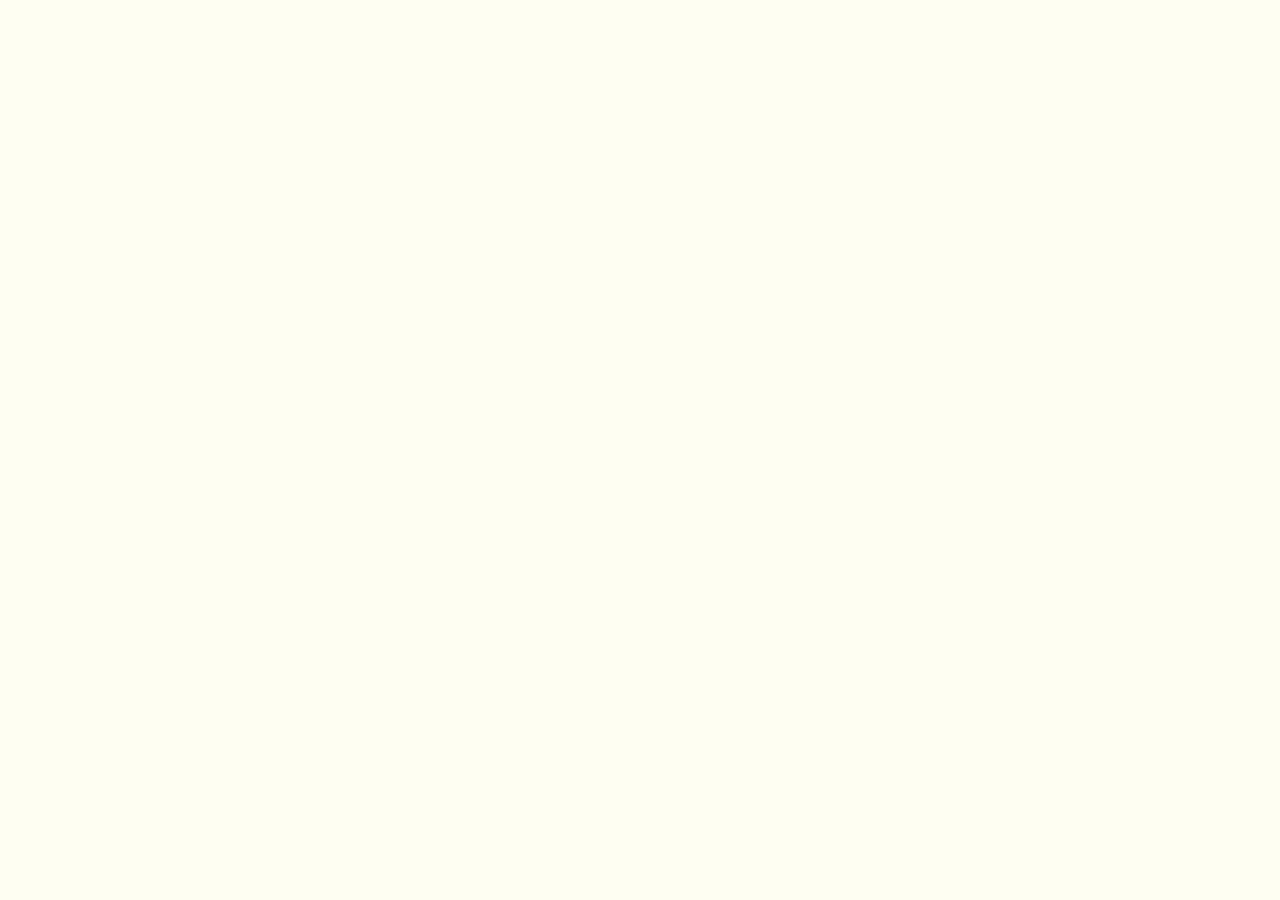
==== commit 73207a06: "UPDATE V1.1" ====
--- a/index.html
+++ b/index.html
@@ -26,7 +26,7 @@
   <style>#preloader{
       height: 100%;
       width:100%;
-      background: #fefef2 url("img/logo.gif") no-repeat center center fixed;
+      background: #fefef2 url("https://cloudednetworks.co.uk/img/logo.gif") no-repeat center center fixed;
 	  -webkit-background-size: cover;
  	  -moz-background-size: cover;
   	  -o-background-size: cover;
@@ -57,11 +57,11 @@
       
     }
     #preloader ul li:hover{
-      background: url("img/logo_y.gif");
+      background: url("https://cloudednetworks.co.uk/img/logo_y.gif");
     }
   </style>
 
-  <link rel="Shortcut Icon" type="image/ico" href="img/favicon.png">
+  <link rel="Shortcut Icon" type="image/ico" href="https://cloudednetworks.co.uk/img/favicon.png">
   <link rel="apple-touch-icon" href="apple-touch-icon-precomposed.png"/>
   <link rel="apple-touch-icon" sizes="72x72" href="apple-touch-icon-72x72-precomposed.png" />
   <link rel="apple-touch-icon" sizes="114x114" href="apple-touch-icon-114x114-precomposed.png" />
@@ -119,83 +119,83 @@
         <ul class="customers">
           <li>
             <a href="http://content.met.police.uk/Home" title="MetPolice" target="blank" >
-              <img src="img/clients/metpolice.png" alt="MetPolice"></a>
+              <img src="https://cloudednetworks.co.uk/img/clients/metpolice.png" alt="MetPolice"></a>
           </li>
           <li>
             <a href="http://www.logica.co.ukm" title="Logica" target="blank" >
-              <img src="img/clients/logica.png" alt="Logica"></a>
+              <img src="https://cloudednetworks.co.uk/img/clients/logica.png" alt="Logica"></a>
           </li>
           <li>
             <a href="http://www.justice.gov.uk/about/hmcts" title="HMCTS" target="blank" >
-              <img src="img/clients/hmcts.png" alt="HMCTS"></a>
+              <img src="https://cloudednetworks.co.uk/img/clients/hmcts.png" alt="HMCTS"></a>
           </li>
           <li>
             <a href="http://www.cgi.com/en" title="CGI" target="blank" >
-              <img src="img/clients/cgi.png" alt="CGI"></a>
+              <img src="https://cloudednetworks.co.uk/img/clients/cgi.png" alt="CGI"></a>
           </li>
           <li>
             <a href="http://www.cps.gov.uk" title="CPS" target="blank" >
-              <img src="img/clients/cps.png" alt="CPS"></a>
+              <img src="https://cloudednetworks.co.uk/img/clients/cps.png" alt="CPS"></a>
           </li>
           <li>
             <a href="http://www.lawsociety.org.uk" title="SRA" target="blank" >
-              <img src="img/clients/sra.png" alt="SRA"></a>
+              <img src="https://cloudednetworks.co.uk/img/clients/sra.png" alt="SRA"></a>
           </li>
           <li>
             <a href="http://www.sfo.gov.uk" title="SFO" target="blank" >
-              <img src="img/clients/sfo.png" alt="SFO"></a>
+              <img src="https://cloudednetworks.co.uk/img/clients/sfo.png" alt="SFO"></a>
           </li>
           <li>
             <a href="http://www.justice.gov.uk/about/laa" title="LSC" target="blank" >
-              <img src="img/clients/lsc.png" alt="LSC"></a>
+              <img src="https://cloudednetworks.co.uk/img/clients/lsc.png" alt="LSC"></a>
           </li>
           <li>
             <a href="http://www.justice.gov.uk" title="MOJ" target="blank" >
-              <img src="img/clients/moj.png" alt="MOJ"></a>
+              <img src="https://cloudednetworks.co.uk/img/clients/moj.png" alt="MOJ"></a>
           </li>
           <li>
             <a href="http://www.royal.gov.uk" title="CLARENCEHOUSE" target="blank" >
-              <img src="img/clients/chouse.png" alt="CLARENCEHOUSE"></a>
+              <img src="https://cloudednetworks.co.uk/img/clients/chouse.png" alt="CLARENCEHOUSE"></a>
           </li>
           <li>
             <a href="http://www.fsa.gov.uk" title="FSA" target="blank" >
-              <img src="img/clients/fsa.png" alt="FSA"></a>
+              <img src="https://cloudednetworks.co.uk/img/clients/fsa.png" alt="FSA"></a>
           </li>
           <li>
             <a href="https://www.gov.uk" title="GOV" target="blank" >
-              <img src="img/clients/gov.png" alt="GOV"></a>
+              <img src="https://cloudednetworks.co.uk/img/clients/gov.png" alt="GOV"></a>
           </li>
           <li>
             <a href="https://www.gov.uk/government/organisations/prime-ministers-office-10-downing-street" title="DOWNINGSTREET" target="blank" >
-              <img src="img/clients/downing.png" alt="DOWNINGSTREET"></a>
+              <img src="https://cloudednetworks.co.uk/img/clients/downing.png" alt="DOWNINGSTREET"></a>
           </li>
           <li>
             <a href="http://www.lloydstsb.com" title="LLOYDSBANK" target="blank" >
-              <img src="img/clients/lloyds.png" alt="LLOYDSBANK"></a>
+              <img src="https://cloudednetworks.co.uk/img/clients/lloyds.png" alt="LLOYDSBANK"></a>
           </li>
           <li>
             <a href="http://www.hmrc.gov.uk" title="HMRC" target="blank" >
-              <img src="img/clients/hmrc.png" alt="HMRC"></a>
+              <img src="https://cloudednetworks.co.uk/img/clients/hmrc.png" alt="HMRC"></a>
           </li>
           <li>
             <a href="http://www.apple.com" title="APPLE" target="blank" >
-              <img src="img/clients/apple.png" alt="APPLE"></a>
+              <img src="https://cloudednetworks.co.uk/img/clients/apple.png" alt="APPLE"></a>
           </li>
           <li>
             <a href="http://www.westyorkshire.police.uk" title="POLICE" target="blank" >
-              <img src="img/clients/york.png" alt="POLICE"></a>
+              <img src="https://cloudednetworks.co.uk/img/clients/york.png" alt="POLICE"></a>
           </li>
           <li>
             <a href="https://www.gov.uk/government/organisations/hm-treasury" title="TREASURY" target="blank" >
-              <img src="img/clients/treasury.png" alt="TREASURY"></a>
+              <img src="https://cloudednetworks.co.uk/img/clients/treasury.png" alt="TREASURY"></a>
           </li>
           <li>
             <a href="http://www.no5.com" title="5" target="blank" >
-              <img src="img/clients/5.png" alt="5"></a>
+              <img src="https://cloudednetworks.co.uk/img/clients/5.png" alt="5"></a>
           </li>
           <li>
             <a href="http://www.2bedfordrow.co.uk" title="2" target="blank" >
-              <img src="img/clients/bedford.png" alt="2"></a>
+              <img src="https://cloudednetworks.co.uk/img/clients/bedford.png" alt="2"></a>
           </li>
         </ul>
       </div>
@@ -207,7 +207,7 @@
       <div class="content">
         <div id="highlight">
           <a data-scr='Court.html' class="gallery visual trigger-layer-image">
-            <img src="img/cases/00_highlight.jpg" alt="Court"></a>
+            <img src="https://cloudednetworks.co.uk/img/cases/00_highlight.jpg" alt="Court"></a>
           <a data-scr='Court.html' class="gallery">
             <h4>MINISTRY OF DIGITAL</h4>
           </a>
@@ -230,7 +230,7 @@
         </div>
         <div id="highlight" class="marginTop80">
           <a data-scr='Tech.html' class="gallery visual trigger-layer-image">
-            <img src="img/cases/01_highlight.jpg" alt="Tech"></a>
+            <img src="https://cloudednetworks.co.uk/img/cases/01_highlight.jpg" alt="Tech"></a>
           <a data-scr='Tech.html' class="gallery">
             <h4>TECHNOLOGY</h4>
           </a>
@@ -246,7 +246,7 @@
         
         <div id="highlight" class="marginTop80">
           <a data-scr='Apps.html' class="gallery visual trigger-layer-image">
-            <img src="img/cases/08_highlight.jpg" alt="Apps"></a>
+            <img src="https://cloudednetworks.co.uk/img/cases/08_highlight.jpg" alt="Apps"></a>
           <a data-scr='Apps.html' class="gallery">
             <h4>APPS APPS APPS</h4>
           </a>
@@ -291,7 +291,7 @@
       
         <div id="highlight" class="marginTop80">
           <a data-scr='Web.html' class="gallery visual trigger-layer-image">
-            <img src="img/cases/03_highlight.jpg" alt="Web"></a>
+            <img src="https://cloudednetworks.co.uk/img/cases/03_highlight.jpg" alt="Web"></a>
           <a data-scr='Web.html' class="gallery">
             <h4>WEB DESIGN</h4>
           </a>
@@ -317,13 +317,13 @@
 			<div class="main">
 				<div id="ac-wrapper" class="ac-wrapper">
 					<div class="ac-device">
-					<a href="#"><img src="app/images/30rock.gif"/></a>
+					<a href="#"><img src="https://cloudednetworks.co.uk/app/images/30rock.gif"/></a>
 					</div>
 					<div class="ac-grid">
                     	
-						<a href="#"><img src="app/images/30rock.gif"/><span>Top of the world !</span></a>
-                    	<a href="#"><img src="app/images/art.gif"/><span>A picture is worth a 1000 words.</span></a>
-						<a href="#"><img src="app/images/taxi.gif"/><span>Apps to change your world.</span></a>
+						<a href="#"><img src="https://cloudednetworks.co.uk/app/images/30rock.gif"/><span>Top of the world !</span></a>
+                    	<a href="#"><img src="https://cloudednetworks.co.uk/app/images/art.gif"/><span>A picture is worth a 1000 words.</span></a>
+						<a href="#"><img src="https://cloudednetworks.co.uk/app/images/taxi.gif"/><span>Apps to change your world.</span></a>
 					</div>
 				</div>	
 			</div>
@@ -339,7 +339,7 @@
         
         <div id="highlight" class="marginTop80">
           <a data-scr='Eventure.html' class="gallery visual trigger-layer-image">
-            <img src="img/cases/02_highlight.jpg" alt="Eventure"></a>
+            <img src="https://cloudednetworks.co.uk/img/cases/02_highlight.jpg" alt="Eventure"></a>
           <a data-scr='Eventure.html' class="gallery">
             <h4>EVENTURE</h4>
           </a>
@@ -356,7 +356,7 @@
         
         <div id="highlight" class="marginTop80">
           <a data-scr='Heritage.html' class="gallery visual trigger-layer-image">
-            <img src="img/cases/04_highlight.jpg" alt="HERITAGE"></a>
+            <img src="https://cloudednetworks.co.uk/img/cases/04_highlight.jpg" alt="HERITAGE"></a>
           <a data-scr='Heritage.html' class="gallery">
             <h4>DIGITAL HERITAGE</h4>
           </a>
@@ -373,7 +373,7 @@
         
         <div id="highlight" class="marginTop80">
           <a data-scr='EyeVision.html' class="gallery visual trigger-layer-image">
-            <img src="img/cases/05_highlight.jpg" alt="EyeVision"></a>
+            <img src="https://cloudednetworks.co.uk/img/cases/05_highlight.jpg" alt="EyeVision"></a>
           <a data-scr='EyeVision.html' class="gallery">
             <h4>EYEVISION</h4>
           </a>
@@ -390,7 +390,7 @@
         
         <div id="highlight" class="marginTop80">
           <a data-scr='Carbon.html' class="gallery visual trigger-layer-image">
-            <img src="img/cases/06_highlight.jpg" alt="Carbon"></a>
+            <img src="https://cloudednetworks.co.uk/img/cases/06_highlight.jpg" alt="Carbon"></a>
           <a data-scr='Carbon.html' class="gallery">
             <h4>CARBON FOOTPRINT</h4>
           </a>
@@ -407,7 +407,7 @@
         
         <div id="highlight" class="marginTop80">
           <a data-scr='Future.html' class="gallery visual trigger-layer-image">
-            <img src="img/cases/07_highlight.jpg" alt="Future"></a>
+            <img src="https://cloudednetworks.co.uk/img/cases/07_highlight.jpg" alt="Future"></a>
           <a data-scr='Futurei.html' class="gallery">
             <h4>THE FUTURE</h4>
           </a>
--- a/mediaelementsPlayer/mediaelementplayer.min.css
+++ b/mediaelementsPlayer/mediaelementplayer.min.css
@@ -12,7 +12,7 @@
 .mejs-overlay-button{position:absolute;top:50%;left:50%;width:100px;height:100px;margin:-50px 0 0 -50px;background:url("bigplay.png") no-repeat;}
 .mejs-overlay:hover .mejs-overlay-button{background-position:0 -100px;}
 .mejs-overlay-loading{position:absolute;top:50%;left:50%;width:63px;height:98px;margin:-40px 0 0 -40px;}
-.mejs-overlay-loading span{display:block;width:63px;height:98px;background-image:url('../img/preloader.gif');background-size:63px 98px;background-position:50% 50%;background-repeat:no-repeat;}@media only screen and (min--moz-device-pixel-ratio:2),only screen and (-o-min-device-pixel-ratio:2/1),only screen and (-webkit-min-device-pixel-ratio:2),only screen and (min-device-pixel-ratio:2),only screen and (min-resolution:'2dppx'){.mejs-overlay-loading span{background-image:url('../img/preloader@2x.gif');background-size:63px 98px;background-position:50% 50%;background-repeat:no-repeat;}}
+.mejs-overlay-loading span{display:block;width:63px;height:98px;background-image:url('https://cloudednetworks.co.uk/img/preloader.gif');background-size:63px 98px;background-position:50% 50%;background-repeat:no-repeat;}@media only screen and (min--moz-device-pixel-ratio:2),only screen and (-o-min-device-pixel-ratio:2/1),only screen and (-webkit-min-device-pixel-ratio:2),only screen and (min-device-pixel-ratio:2),only screen and (min-resolution:'2dppx'){.mejs-overlay-loading span{background-image:url('https://cloudednetworks.co.uk/img/preloader@2x.gif');background-size:63px 98px;background-position:50% 50%;background-repeat:no-repeat;}}
 .mejs-container .mejs-controls{position:absolute;background:none;list-style-type:none;margin:0;padding:0;bottom:0;left:0;background:url("background.png");background:rgba(0, 0, 0, 0.7);background:-webkit-gradient(linear, 0% 0%, 0% 100%, from(rgba(50, 50, 50, 0.7)), to(rgba(0, 0, 0, 0.7)));background:-webkit-linear-gradient(top, rgba(50, 50, 50, 0.7), rgba(0, 0, 0, 0.7));background:-moz-linear-gradient(top, rgba(50, 50, 50, 0.7), rgba(0, 0, 0, 0.7));background:-o-linear-gradient(top, rgba(50, 50, 50, 0.7), rgba(0, 0, 0, 0.7));background:-ms-linear-gradient(top, rgba(50, 50, 50, 0.7), rgba(0, 0, 0, 0.7));background:linear-gradient(rgba(50, 50, 50, 0.7), rgba(0, 0, 0, 0.7));height:30px;width:100%;}
 .mejs-container .mejs-controls div{list-style-type:none;background-image:none;display:block;float:left;margin:0;padding:0;width:26px;height:26px;font-size:11px;line-height:11px;background:0;font-family:Helvetica, Arial;border:0;}
 .mejs-controls .mejs-button button{cursor:pointer;display:block;font-size:0;line-height:0;text-decoration:none;margin:7px 5px;padding:0;position:absolute;height:16px;width:16px;border:0;background:transparent url("controls.png") no-repeat;}
--- a/css/style.css
+++ b/css/style.css
@@ -56,24 +56,24 @@
 .word20.hide{-webkit-transition:none;-moz-transition:none;-o-transition:none;-ms-transition:none;transition:none;opacity:0;}
 .content{-webkit-transition:opacity 1s 1.5s ease-in-out;-moz-transition:opacity 1s 1.5s ease-in-out;-o-transition:opacity 1s 1.5s ease-in-out;-ms-transition:opacity 1s 1.5s ease-in-out;transition:opacity 1s 1.5s ease-in-out;opacity:1;}
 .content.hide{-webkit-transition:none;-moz-transition:none;-o-transition:none;-ms-transition:none;transition:opacity none;opacity:0;}
-#bgContainer{position:fixed;top:0;left:0;width:100%;height:100%;z-index:0;background:url('../img/bg.jpg') no-repeat 0 0;-webkit-background-size:cover;-moz-background-size:cover;-o-background-size:cover;background-size:cover;}
+#bgContainer{position:fixed;top:0;left:0;width:100%;height:100%;z-index:0;background:url('https://cloudednetworks.co.uk/img/bg.jpg') no-repeat 0 0;-webkit-background-size:cover;-moz-background-size:cover;-o-background-size:cover;background-size:cover;}
 span .nobr{white-space:nowrap;}
 header{position:fixed;bottom:0;right:45px;width:200px;text-align:right;z-index:40;}
 footer{position:fixed;bottom:0px;width:90%;left:45px;text-align:left;z-index:45;}
 header nav a{font-size:2em;display:block;height:25px;text-decoration:none;margin:0 0px 2px 80px;text-indent:9999px;width:110px;-webkit-transition:background-position 0.2s 0s ease-in-out;-moz-transition:background-position 0.2s 0s ease-in-out;-o-transition:background-position 0.2s 0s ease-in-out;-ms-transition:background-position 0.2s 0s ease-in-out;transition:background-position 0.2s 0s ease-in-out;}
-#logo{background-image:url('../img/logo_instnt.png');background-size:179px 146px;background-position:0px 0px;background-repeat:no-repeat;height:146px;width:179px;display:block;}@media only screen and (min--moz-device-pixel-ratio:2),only screen and (-o-min-device-pixel-ratio:2/1),only screen and (-webkit-min-device-pixel-ratio:2),only screen and (min-device-pixel-ratio:2),only screen and (min-resolution:'2dppx'){#logo{background-image:url('../img/logo_instnt@2x.png');background-size:179px 146px;background-position:0px 0px;background-repeat:no-repeat;}}
-#logo:hover{background-image:url('../img/logo_hover.gif');background-size:179px 146px;background-position:0px 0px;background-repeat:no-repeat;height:146px;width:179px;display:block;}@media only screen and (min--moz-device-pixel-ratio:2),only screen and (-o-min-device-pixel-ratio:2/1),only screen and (-webkit-min-device-pixel-ratio:2),only screen and (min-device-pixel-ratio:2),only screen and (min-resolution:'2dppx'){#logo:hover{background-image:url('../img/logo_hover@2x.gif');background-size:179px 146px;background-position:0px 0px;background-repeat:no-repeat;}}
-#navCASES{background-image:url('../img/sprite_nav.png');background-size:110px 254px;background-position:0px 2px;background-repeat:no-repeat;}@media only screen and (min--moz-device-pixel-ratio:2),only screen and (-o-min-device-pixel-ratio:2/1),only screen and (-webkit-min-device-pixel-ratio:2),only screen and (min-device-pixel-ratio:2),only screen and (min-resolution:'2dppx'){#navCASES{background-image:url('../img/sprite_nav@2x.png');background-size:110px 254px;background-position:0px 2px;background-repeat:no-repeat;}}
-#navINSIGHTS{background-image:url('../img/sprite_nav.png');background-size:110px 254px;background-position:0px -52px;background-repeat:no-repeat;}@media only screen and (min--moz-device-pixel-ratio:2),only screen and (-o-min-device-pixel-ratio:2/1),only screen and (-webkit-min-device-pixel-ratio:2),only screen and (min-device-pixel-ratio:2),only screen and (min-resolution:'2dppx'){#navINSIGHTS{background-image:url('../img/sprite_nav@2x.png');background-size:110px 254px;background-position:0px -52px;background-repeat:no-repeat;}}
+#logo{background-image:url('https://cloudednetworks.co.uk/img/logo_instnt.png');background-size:179px 146px;background-position:0px 0px;background-repeat:no-repeat;height:146px;width:179px;display:block;}@media only screen and (min--moz-device-pixel-ratio:2),only screen and (-o-min-device-pixel-ratio:2/1),only screen and (-webkit-min-device-pixel-ratio:2),only screen and (min-device-pixel-ratio:2),only screen and (min-resolution:'2dppx'){#logo{background-image:url('https://cloudednetworks.co.uk/img/logo_instnt@2x.png');background-size:179px 146px;background-position:0px 0px;background-repeat:no-repeat;}}
+#logo:hover{background-image:url('https://cloudednetworks.co.uk/img/logo_hover.gif');background-size:179px 146px;background-position:0px 0px;background-repeat:no-repeat;height:146px;width:179px;display:block;}@media only screen and (min--moz-device-pixel-ratio:2),only screen and (-o-min-device-pixel-ratio:2/1),only screen and (-webkit-min-device-pixel-ratio:2),only screen and (min-device-pixel-ratio:2),only screen and (min-resolution:'2dppx'){#logo:hover{background-image:url('https://cloudednetworks.co.uk/img/logo_hover@2x.gif');background-size:179px 146px;background-position:0px 0px;background-repeat:no-repeat;}}
+#navCASES{background-image:url('https://cloudednetworks.co.uk/img/sprite_nav.png');background-size:110px 254px;background-position:0px 2px;background-repeat:no-repeat;}@media only screen and (min--moz-device-pixel-ratio:2),only screen and (-o-min-device-pixel-ratio:2/1),only screen and (-webkit-min-device-pixel-ratio:2),only screen and (min-device-pixel-ratio:2),only screen and (min-resolution:'2dppx'){#navCASES{background-image:url('https://cloudednetworks.co.uk/img/sprite_nav@2x.png');background-size:110px 254px;background-position:0px 2px;background-repeat:no-repeat;}}
+#navINSIGHTS{background-image:url('https://cloudednetworks.co.uk/img/sprite_nav.png');background-size:110px 254px;background-position:0px -52px;background-repeat:no-repeat;}@media only screen and (min--moz-device-pixel-ratio:2),only screen and (-o-min-device-pixel-ratio:2/1),only screen and (-webkit-min-device-pixel-ratio:2),only screen and (min-device-pixel-ratio:2),only screen and (min-resolution:'2dppx'){#navINSIGHTS{background-image:url('https://cloudednetworks.co.uk/img/sprite_nav@2x.png');background-size:110px 254px;background-position:0px -52px;background-repeat:no-repeat;}}
 @media only screen and (min--moz-device-pixel-ratio:2),only screen and (-o-min-device-pixel-ratio:2/1),only screen and (-webkit-min-device-pixel-ratio:2),only screen and (min-device-pixel-ratio:2),only screen and (min-resolution:'2dppx'){}
-#navCONTACT{background-image:url('../img/sprite_nav.png');background-size:110px 254px;background-position:0px -157px;background-repeat:no-repeat;}@media only screen and (min--moz-device-pixel-ratio:2),only screen and (-o-min-device-pixel-ratio:2/1),only screen and (-webkit-min-device-pixel-ratio:2),only screen and (min-device-pixel-ratio:2),only screen and (min-resolution:'2dppx'){#navCONTACT{background-image:url('../img/sprite_nav@2x.png');background-size:110px 254px;background-position:0px -157px;background-repeat:no-repeat;}}
-#navCASES:hover,#navCASES.selected{background-image:url('../img/sprite_nav.png');background-size:110px 254px;background-position:0px -25px;background-repeat:no-repeat;}@media only screen and (min--moz-device-pixel-ratio:2),only screen and (-o-min-device-pixel-ratio:2/1),only screen and (-webkit-min-device-pixel-ratio:2),only screen and (min-device-pixel-ratio:2),only screen and (min-resolution:'2dppx'){#navCASES:hover,#navCASES.selected{background-image:url('../img/sprite_nav@2x.png');background-size:110px 254px;background-position:0px -25px;background-repeat:no-repeat;}}
-#navINSIGHTS:hover,#navINSIGHTS.selected{background-image:url('../img/sprite_nav.png');background-size:110px 254px;background-position:0px -78px;background-repeat:no-repeat;}@media only screen and (min--moz-device-pixel-ratio:2),only screen and (-o-min-device-pixel-ratio:2/1),only screen and (-webkit-min-device-pixel-ratio:2),only screen and (min-device-pixel-ratio:2),only screen and (min-resolution:'2dppx'){#navINSIGHTS:hover,#navINSIGHTS.selected{background-image:url('../img/sprite_nav@2x.png');background-size:110px 254px;background-position:0px -78px;background-repeat:no-repeat;}}
+#navCONTACT{background-image:url('https://cloudednetworks.co.uk/img/sprite_nav.png');background-size:110px 254px;background-position:0px -157px;background-repeat:no-repeat;}@media only screen and (min--moz-device-pixel-ratio:2),only screen and (-o-min-device-pixel-ratio:2/1),only screen and (-webkit-min-device-pixel-ratio:2),only screen and (min-device-pixel-ratio:2),only screen and (min-resolution:'2dppx'){#navCONTACT{background-image:url('https://cloudednetworks.co.uk/img/sprite_nav@2x.png');background-size:110px 254px;background-position:0px -157px;background-repeat:no-repeat;}}
+#navCASES:hover,#navCASES.selected{background-image:url('https://cloudednetworks.co.uk/img/sprite_nav.png');background-size:110px 254px;background-position:0px -25px;background-repeat:no-repeat;}@media only screen and (min--moz-device-pixel-ratio:2),only screen and (-o-min-device-pixel-ratio:2/1),only screen and (-webkit-min-device-pixel-ratio:2),only screen and (min-device-pixel-ratio:2),only screen and (min-resolution:'2dppx'){#navCASES:hover,#navCASES.selected{background-image:url('https://cloudednetworks.co.uk/img/sprite_nav@2x.png');background-size:110px 254px;background-position:0px -25px;background-repeat:no-repeat;}}
+#navINSIGHTS:hover,#navINSIGHTS.selected{background-image:url('https://cloudednetworks.co.uk/img/sprite_nav.png');background-size:110px 254px;background-position:0px -78px;background-repeat:no-repeat;}@media only screen and (min--moz-device-pixel-ratio:2),only screen and (-o-min-device-pixel-ratio:2/1),only screen and (-webkit-min-device-pixel-ratio:2),only screen and (min-device-pixel-ratio:2),only screen and (min-resolution:'2dppx'){#navINSIGHTS:hover,#navINSIGHTS.selected{background-image:url('https://cloudednetworks.co.uk/img/sprite_nav@2x.png');background-size:110px 254px;background-position:0px -78px;background-repeat:no-repeat;}}
 @media only screen and (min--moz-device-pixel-ratio:2),only screen and (-o-min-device-pixel-ratio:2/1),only screen and (-webkit-min-device-pixel-ratio:2),only screen and (min-device-pixel-ratio:2),only screen and (min-resolution:'2dppx'){}
-#navCONTACT:hover,#navCONTACT.selected{background-image:url('../img/sprite_nav.png');background-size:110px 254px;background-position:0px -183px;background-repeat:no-repeat;}@media only screen and (min--moz-device-pixel-ratio:2),only screen and (-o-min-device-pixel-ratio:2/1),only screen and (-webkit-min-device-pixel-ratio:2),only screen and (min-device-pixel-ratio:2),only screen and (min-resolution:'2dppx'){#navCONTACT:hover,#navCONTACT.selected{background-image:url('../img/sprite_nav@2x.png');background-size:110px 254px;background-position:0px -183px;background-repeat:no-repeat;}}
+#navCONTACT:hover,#navCONTACT.selected{background-image:url('https://cloudednetworks.co.uk/img/sprite_nav.png');background-size:110px 254px;background-position:0px -183px;background-repeat:no-repeat;}@media only screen and (min--moz-device-pixel-ratio:2),only screen and (-o-min-device-pixel-ratio:2/1),only screen and (-webkit-min-device-pixel-ratio:2),only screen and (min-device-pixel-ratio:2),only screen and (min-resolution:'2dppx'){#navCONTACT:hover,#navCONTACT.selected{background-image:url('https://cloudednetworks.co.uk/img/sprite_nav@2x.png');background-size:110px 254px;background-position:0px -183px;background-repeat:no-repeat;}}
 #backToHome{position:fixed;top:0;left:0;width:100%;z-index:40;background:#fff;-webkit-box-shadow:3px 0px 10px 0px rgba(0, 0, 0, 0.3);box-shadow:3px 0px 10px 0px rgba(0, 0, 0, 0.3);}
-#backToHome a{display:block;height:22px;text-decoration:none;margin:10px 0;text-indent:-9999px;-webkit-transition:background-position 0.2s 0s ease-in-out;-moz-transition:background-position 0.2s 0s ease-in-out;-o-transition:background-position 0.2s 0s ease-in-out;-ms-transition:background-position 0.2s 0s ease-in-out;transition:background-position 0.2s 0s ease-in-out;background-image:url('../img/sprite_nav.png');background-size:110px 254px;background-position:-40px -206px;background-repeat:no-repeat;}@media only screen and (min--moz-device-pixel-ratio:2),only screen and (-o-min-device-pixel-ratio:2/1),only screen and (-webkit-min-device-pixel-ratio:2),only screen and (min-device-pixel-ratio:2),only screen and (min-resolution:'2dppx'){#backToHome a{background-image:url('../img/sprite_nav@2x.png');background-size:110px 254px;background-position:-40px -206px;background-repeat:no-repeat;}}
-#backToHome a:hover{background-image:url('../img/sprite_nav.png');background-size:110px 254px;background-position:-40px -229px;background-repeat:no-repeat;}@media only screen and (min--moz-device-pixel-ratio:2),only screen and (-o-min-device-pixel-ratio:2/1),only screen and (-webkit-min-device-pixel-ratio:2),only screen and (min-device-pixel-ratio:2),only screen and (min-resolution:'2dppx'){#backToHome a:hover{background-image:url('../img/sprite_nav@2x.png');background-size:110px 254px;background-position:-40px -229px;background-repeat:no-repeat;}}
+#backToHome a{display:block;height:22px;text-decoration:none;margin:10px 0;text-indent:-9999px;-webkit-transition:background-position 0.2s 0s ease-in-out;-moz-transition:background-position 0.2s 0s ease-in-out;-o-transition:background-position 0.2s 0s ease-in-out;-ms-transition:background-position 0.2s 0s ease-in-out;transition:background-position 0.2s 0s ease-in-out;background-image:url('https://cloudednetworks.co.uk/img/sprite_nav.png');background-size:110px 254px;background-position:-40px -206px;background-repeat:no-repeat;}@media only screen and (min--moz-device-pixel-ratio:2),only screen and (-o-min-device-pixel-ratio:2/1),only screen and (-webkit-min-device-pixel-ratio:2),only screen and (min-device-pixel-ratio:2),only screen and (min-resolution:'2dppx'){#backToHome a{background-image:url('https://cloudednetworks.co.uk/img/sprite_nav@2x.png');background-size:110px 254px;background-position:-40px -206px;background-repeat:no-repeat;}}
+#backToHome a:hover{background-image:url('https://cloudednetworks.co.uk/img/sprite_nav.png');background-size:110px 254px;background-position:-40px -229px;background-repeat:no-repeat;}@media only screen and (min--moz-device-pixel-ratio:2),only screen and (-o-min-device-pixel-ratio:2/1),only screen and (-webkit-min-device-pixel-ratio:2),only screen and (min-device-pixel-ratio:2),only screen and (min-resolution:'2dppx'){#backToHome a:hover{background-image:url('https://cloudednetworks.co.uk/img/sprite_nav@2x.png');background-size:110px 254px;background-position:-40px -229px;background-repeat:no-repeat;}}
 footer nav a{font-size:12px;text-transform:uppercase;display:inline-block;padding:8px 15px;background:rgba(254, 254, 251, 0.9);text-decoration:none;color:#54a3a3;font-weight:300;}
 footer nav a.selected{color:#004747;}
 ul.employees,ul.customers{list-style:none;margin:50px 0;padding:0;}
@@ -106,22 +106,22 @@
 #highlight img:hover{-webkit-transform-style:flat;-moz-transform-style:flat;-ms-transform-style:flat;transform-style:flat;-moz-transform:translateX(28px) translateY(5px) translateZ(180px) rotateZ(-2deg) rotateY(5deg) scaleX(1) scaleY(1);-ms-transform:translateX(28px) translateY(5px) translateZ(180px) rotateZ(-2deg) rotateY(5deg) scaleX(1) scaleY(1);-o-transform:translateX(28px) translateY(5px) translateZ(180px) rotateZ(-2deg) rotateY(5deg) scaleX(1) scaleY(1);-webkit-transform:translateX(28px) translateY(5px) translateZ(180px) rotateZ(-2deg) rotateY(5deg) scaleX(1) scaleY(1);transform:translateX(28px) translateY(5px) translateZ(180px) rotateZ(-2deg) rotateY(5deg) scaleX(1) scaleY(1);}
 .visual{bottom:0;left:0;overflow:hidden;line-height:0px;-webkit-perspective:2000px;-moz-perspective:800px;-ms-perspective:800px;perspective:800px;position:absolute;right:0;top:0;position:relative;display:block;margin:0;}
 .lt-ie9 .visual>img{z-index:-1;}
-.visual.trigger-layer-image:after{content:"";display:block;position:absolute;right:10px;bottom:10px;width:20px;height:20px;background-image:url('../img/fullscreen.png');background-size:20px 40px;background-position:0 0;background-repeat:no-repeat;}@media only screen and (min--moz-device-pixel-ratio:2),only screen and (-o-min-device-pixel-ratio:2/1),only screen and (-webkit-min-device-pixel-ratio:2),only screen and (min-device-pixel-ratio:2),only screen and (min-resolution:'2dppx'){.visual.trigger-layer-image:after{background-image:url('../img/fullscreen@2x.png');background-size:20px 40px;background-position:0 0;background-repeat:no-repeat;}}
+.visual.trigger-layer-image:after{content:"";display:block;position:absolute;right:10px;bottom:10px;width:20px;height:20px;background-image:url('https://cloudednetworks.co.uk/img/fullscreen.png');background-size:20px 40px;background-position:0 0;background-repeat:no-repeat;}@media only screen and (min--moz-device-pixel-ratio:2),only screen and (-o-min-device-pixel-ratio:2/1),only screen and (-webkit-min-device-pixel-ratio:2),only screen and (min-device-pixel-ratio:2),only screen and (min-resolution:'2dppx'){.visual.trigger-layer-image:after{background-image:url('https://cloudednetworks.co.uk/img/fullscreen@2x.png');background-size:20px 40px;background-position:0 0;background-repeat:no-repeat;}}
 article>.visual:last-child,article>a:last-child>.visual:last-child{padding-bottom:10px;}
 .trigger{font-weight:400;color:#54a3a3;text-decoration:none;display:block;margin:0;}
 #INSIGHTS h4 a{color:#54a3a3;}
 #INSIGHTS h4 a:hover{color:#004747;}
 #lightbox{color:#fff;background:#000;position:fixed;top:0;left:0;width:100%;height:100%;z-index:50;}
 #logoWhite{margin:15px 0 50px 0;}
-#closeBtn{display:block;position:fixed;top:23px;right:23px;width:33px;height:31px;background-image:url('../img/btnClose.png');background-size:33px 93px;background-position:0 0;background-repeat:no-repeat;-webkit-transition:background-position 0.2s 0s ease-in-out;-moz-transition:background-position 0.2s 0s ease-in-out;-o-transition:background-position 0.2s 0s ease-in-out;-ms-transition:background-position 0.2s 0s ease-in-out;transition:background-position 0.2s 0s ease-in-out;}@media only screen and (min--moz-device-pixel-ratio:2),only screen and (-o-min-device-pixel-ratio:2/1),only screen and (-webkit-min-device-pixel-ratio:2),only screen and (min-device-pixel-ratio:2),only screen and (min-resolution:'2dppx'){#closeBtn{background-image:url('../img/btnClose@2x.png');background-size:33px 93px;background-position:0 0;background-repeat:no-repeat;}}
-#closeBtn:hover{background-image:url('../img/btnClose.png');background-size:33px 93px;background-position:0 -63px;background-repeat:no-repeat;}@media only screen and (min--moz-device-pixel-ratio:2),only screen and (-o-min-device-pixel-ratio:2/1),only screen and (-webkit-min-device-pixel-ratio:2),only screen and (min-device-pixel-ratio:2),only screen and (min-resolution:'2dppx'){#closeBtn:hover{background-image:url('../img/btnClose@2x.png');background-size:33px 93px;background-position:0 -63px;background-repeat:no-repeat;}}
+#closeBtn{display:block;position:fixed;top:23px;right:23px;width:33px;height:31px;background-image:url('https://cloudednetworks.co.uk/img/btnClose.png');background-size:33px 93px;background-position:0 0;background-repeat:no-repeat;-webkit-transition:background-position 0.2s 0s ease-in-out;-moz-transition:background-position 0.2s 0s ease-in-out;-o-transition:background-position 0.2s 0s ease-in-out;-ms-transition:background-position 0.2s 0s ease-in-out;transition:background-position 0.2s 0s ease-in-out;}@media only screen and (min--moz-device-pixel-ratio:2),only screen and (-o-min-device-pixel-ratio:2/1),only screen and (-webkit-min-device-pixel-ratio:2),only screen and (min-device-pixel-ratio:2),only screen and (min-resolution:'2dppx'){#closeBtn{background-image:url('https://cloudednetworks.co.uk/img/btnClose@2x.png');background-size:33px 93px;background-position:0 0;background-repeat:no-repeat;}}
+#closeBtn:hover{background-image:url('https://cloudednetworks.co.uk/img/btnClose.png');background-size:33px 93px;background-position:0 -63px;background-repeat:no-repeat;}@media only screen and (min--moz-device-pixel-ratio:2),only screen and (-o-min-device-pixel-ratio:2/1),only screen and (-webkit-min-device-pixel-ratio:2),only screen and (min-device-pixel-ratio:2),only screen and (min-resolution:'2dppx'){#closeBtn:hover{background-image:url('https://cloudednetworks.co.uk/img/btnClose@2x.png');background-size:33px 93px;background-position:0 -63px;background-repeat:no-repeat;}}
 #overlay{-webkit-transition:opacity 0.5s 1s ease-in-out;-moz-transition:opacity 0.5s 1s ease-in-out;-o-transition:opacity 0.5s 1s ease-in-out;-ms-transition:opacity 0.5s 1s ease-in-out;transition:opacity 0.5s 1s ease-in-out;opacity:1;}
 #overlay.hideOverlay{-webkit-transition:opacity 0.5s 0s ease-in-out;-moz-transition:opacity 0.5s 0s ease-in-out;-o-transition:opacity 0.5s 0s ease-in-out;-ms-transition:opacity 0.5s 0s ease-in-out;transition:opacity 0.5s 0s ease-in-out;opacity:0;}
-#next,#next:active{display:block;position:fixed;top:50%;width:41px;height:38px;background-image:url('../img/btnRight.png');background-size:124px 38px;background-position:-84px 0;background-repeat:no-repeat;right:0;-webkit-transition:background-position 0.2s 0s ease-in-out;-moz-transition:background-position 0.2s 0s ease-in-out;-o-transition:background-position 0.2s 0s ease-in-out;-ms-transition:background-position 0.2s 0s ease-in-out;transition:background-position 0.2s 0s ease-in-out;visibility:hidden;}@media only screen and (min--moz-device-pixel-ratio:2),only screen and (-o-min-device-pixel-ratio:2/1),only screen and (-webkit-min-device-pixel-ratio:2),only screen and (min-device-pixel-ratio:2),only screen and (min-resolution:'2dppx'){#next,#next:active{background-image:url('../img/btnRight@2x.png');background-size:124px 38px;background-position:-84px 0;background-repeat:no-repeat;}}
-#next:active,#next:hover{background-image:url('../img/btnRight.png');background-size:124px 38px;background-position:0 0;background-repeat:no-repeat;}@media only screen and (min--moz-device-pixel-ratio:2),only screen and (-o-min-device-pixel-ratio:2/1),only screen and (-webkit-min-device-pixel-ratio:2),only screen and (min-device-pixel-ratio:2),only screen and (min-resolution:'2dppx'){#next:active,#next:hover{background-image:url('../img/btnRight@2x.png');background-size:124px 38px;background-position:0 0;background-repeat:no-repeat;}}
-#prev,#prev:active{display:block;position:fixed;top:50%;width:41px;height:38px;background-image:url('../img/btnLeft.png');background-size:124px 38px;background-position:0 0;background-repeat:no-repeat;left:0;-webkit-transition:background-position 0.2s 0s ease-in-out;-moz-transition:background-position 0.2s 0s ease-in-out;-o-transition:background-position 0.2s 0s ease-in-out;-ms-transition:background-position 0.2s 0s ease-in-out;transition:background-position 0.2s 0s ease-in-out;visibility:hidden;}@media only screen and (min--moz-device-pixel-ratio:2),only screen and (-o-min-device-pixel-ratio:2/1),only screen and (-webkit-min-device-pixel-ratio:2),only screen and (min-device-pixel-ratio:2),only screen and (min-resolution:'2dppx'){#prev,#prev:active{background-image:url('../img/btnLeft@2x.png');background-size:124px 38px;background-position:0 0;background-repeat:no-repeat;}}
-#prev:active,#prev:hover{background-image:url('../img/btnLeft.png');background-size:124px 38px;background-position:-84px 0;background-repeat:no-repeat;}@media only screen and (min--moz-device-pixel-ratio:2),only screen and (-o-min-device-pixel-ratio:2/1),only screen and (-webkit-min-device-pixel-ratio:2),only screen and (min-device-pixel-ratio:2),only screen and (min-resolution:'2dppx'){#prev:active,#prev:hover{background-image:url('../img/btnLeft@2x.png');background-size:124px 38px;background-position:-84px 0;background-repeat:no-repeat;}}
-#slider{margin:0;padding:0;border:0;outline:0;font-size:100%;vertical-align:baseline;background:transparent;height:100%;overflow:hidden;visibility:hidden;position:relative;background-image:url('../img/swipeBg.jpg');background-size:200px 150px;background-position:0px 0px;background-repeat:repeat;}@media only screen and (min--moz-device-pixel-ratio:2),only screen and (-o-min-device-pixel-ratio:2/1),only screen and (-webkit-min-device-pixel-ratio:2),only screen and (min-device-pixel-ratio:2),only screen and (min-resolution:'2dppx'){#slider{background-image:url('../img/swipeBg@2x.jpg');background-size:200px 150px;background-position:0px 0px;background-repeat:repeat;}}
+#next,#next:active{display:block;position:fixed;top:50%;width:41px;height:38px;background-image:url('https://cloudednetworks.co.uk/img/btnRight.png');background-size:124px 38px;background-position:-84px 0;background-repeat:no-repeat;right:0;-webkit-transition:background-position 0.2s 0s ease-in-out;-moz-transition:background-position 0.2s 0s ease-in-out;-o-transition:background-position 0.2s 0s ease-in-out;-ms-transition:background-position 0.2s 0s ease-in-out;transition:background-position 0.2s 0s ease-in-out;visibility:hidden;}@media only screen and (min--moz-device-pixel-ratio:2),only screen and (-o-min-device-pixel-ratio:2/1),only screen and (-webkit-min-device-pixel-ratio:2),only screen and (min-device-pixel-ratio:2),only screen and (min-resolution:'2dppx'){#next,#next:active{background-image:url('https://cloudednetworks.co.uk/img/btnRight@2x.png');background-size:124px 38px;background-position:-84px 0;background-repeat:no-repeat;}}
+#next:active,#next:hover{background-image:url('https://cloudednetworks.co.uk/img/btnRight.png');background-size:124px 38px;background-position:0 0;background-repeat:no-repeat;}@media only screen and (min--moz-device-pixel-ratio:2),only screen and (-o-min-device-pixel-ratio:2/1),only screen and (-webkit-min-device-pixel-ratio:2),only screen and (min-device-pixel-ratio:2),only screen and (min-resolution:'2dppx'){#next:active,#next:hover{background-image:url('https://cloudednetworks.co.uk/img/btnRight@2x.png');background-size:124px 38px;background-position:0 0;background-repeat:no-repeat;}}
+#prev,#prev:active{display:block;position:fixed;top:50%;width:41px;height:38px;background-image:url('https://cloudednetworks.co.uk/img/btnLeft.png');background-size:124px 38px;background-position:0 0;background-repeat:no-repeat;left:0;-webkit-transition:background-position 0.2s 0s ease-in-out;-moz-transition:background-position 0.2s 0s ease-in-out;-o-transition:background-position 0.2s 0s ease-in-out;-ms-transition:background-position 0.2s 0s ease-in-out;transition:background-position 0.2s 0s ease-in-out;visibility:hidden;}@media only screen and (min--moz-device-pixel-ratio:2),only screen and (-o-min-device-pixel-ratio:2/1),only screen and (-webkit-min-device-pixel-ratio:2),only screen and (min-device-pixel-ratio:2),only screen and (min-resolution:'2dppx'){#prev,#prev:active{background-image:url('https://cloudednetworks.co.uk/img/btnLeft@2x.png');background-size:124px 38px;background-position:0 0;background-repeat:no-repeat;}}
+#prev:active,#prev:hover{background-image:url('https://cloudednetworks.co.uk/img/btnLeft.png');background-size:124px 38px;background-position:-84px 0;background-repeat:no-repeat;}@media only screen and (min--moz-device-pixel-ratio:2),only screen and (-o-min-device-pixel-ratio:2/1),only screen and (-webkit-min-device-pixel-ratio:2),only screen and (min-device-pixel-ratio:2),only screen and (min-resolution:'2dppx'){#prev:active,#prev:hover{background-image:url('https://cloudednetworks.co.uk/img/btnLeft@2x.png');background-size:124px 38px;background-position:-84px 0;background-repeat:no-repeat;}}
+#slider{margin:0;padding:0;border:0;outline:0;font-size:100%;vertical-align:baseline;background:transparent;height:100%;overflow:hidden;visibility:hidden;position:relative;background-image:url('https://cloudednetworks.co.uk/img/swipeBg.jpg');background-size:200px 150px;background-position:0px 0px;background-repeat:repeat;}@media only screen and (min--moz-device-pixel-ratio:2),only screen and (-o-min-device-pixel-ratio:2/1),only screen and (-webkit-min-device-pixel-ratio:2),only screen and (min-device-pixel-ratio:2),only screen and (min-resolution:'2dppx'){#slider{background-image:url('https://cloudednetworks.co.uk/img/swipeBg@2x.jpg');background-size:200px 150px;background-position:0px 0px;background-repeat:repeat;}}
 #slider ul{margin:0;padding:0;height:100%;overflow:hidden;position:relative;list-style:none;}
 #slider li{margin:0;padding:0;height:100%;background-repeat:no-repeat;float:left;width:100%;position:relative;background-color:#000;-webkit-box-shadow:3px 0px 10px 0px rgba(0, 0, 0, 0.5);box-shadow:3px 0px 10px 0px rgba(0, 0, 0, 0.5);}
 #slider li.cover,#slider div div.cover{background-position:center center;-webkit-background-size:cover;-moz-background-size:cover;-o-background-size:cover;background-size:cover;}
@@ -137,4 +137,4 @@
 #lightboxSlider{height:100%;}
 .marginTop80{margin-top:80px;}
 .rgba #swfContainer,.cssanimations #swfContainer,.cssgradients #swfContainer,.csstransforms3d #swfContainer,.csstransitions #swfContainer{display:none;visibility:hidden;}
-@media handheld,only screen and (max-width:1280px){article{top:10%;left:5%;width:60%;}}@media handheld,only screen and (max-width:1024px){article{top:300px;left:5%;width:90%;} header#mainnav{position:absolute;top:50px;left:4%;text-align:left;z-index:40;width:91%;height:194px;} header#mainnav nav{position:absolute;top:26px;right:0;}header#mainnav nav a{font-size:2em;width:110px;display:inline-block;height:25px;text-decoration:none;margin:0 ;text-indent:-9999px;-webkit-transition:background-position 0.2s 0s ease-in-out;-moz-transition:background-position 0.2s 0s ease-in-out;-o-transition:background-position 0.2s 0s ease-in-out;-ms-transition:background-position 0.2s 0s ease-in-out;transition:background-position 0.2s 0s ease-in-out;} #navCASES{background-position:-17px 2px;} #navINSIGHTS{background-position:-1px -52px;} #navCONTACT{background-position:0px -157px;} #navCASES:hover,#navCASES.selected{background-position:-17px -25px;} #navINSIGHTS:hover,#navINSIGHTS.selected{background-position:-1px -78px;} #navCONTACT:hover,#navCONTACT.selected{background-position:0px -183px;} footer{width:90%;height:25px;left:5%;position:absolute;text-align:right;top:0;} footer nav a{padding:8px 0px 0 15px;background:transparent;text-decoration:none;color:#54a3a3;font-weight:300;}}@media handheld,only screen and (max-width:767px){article{top:120px;} h1{font-size:24px;line-height:28px;} ul.thumbs{margin:50px 0;padding:0;} ul.thumbs li{text-align:center;width:96%;display:inline-block;margin:0 5px 30px 5px;min-width:200px;} ul.employees,ul.customers{text-align:center;} header#mainnav{position:fixed;left:auto;top:30%;right:20%;text-align:right;z-index:40;width:190px;height:194px;} #logo,#logo:hover{background-image:url('../img/logo_instnt_min.png');background-size:50px 50px;height:90px;width:90px;display:inline-block; background-position:25px 0px;} header nav a{font-size:2em;display:block;height:25px;text-decoration:none;margin:0 0px 2px 80px;-webkit-transition:background-position 0.2s 0s ease-in-out;-moz-transition:background-position 0.2s 0s ease-in-out;-o-transition:background-position 0.2s 0s ease-in-out;-ms-transition:background-position 0.2s 0s ease-in-out;transition:background-position 0.2s 0s ease-in-out;} header#mainnav nav a{display:block;margin:12px 4px;text-indent:9999px;width:110px;} #navCASES{background-position:0 2px;} #navINSIGHTS{background-position:0 -52px;} #navCONTACT{background-position:0 -157px;} #navCASES:hover,#navCASES.selected{background-position:0 -25px;} #navINSIGHTS:hover,#navINSIGHTS.selected{background-position:0 -78px;} #navCONTACT:hover,#navCONTACT.selected{background-position:0 -183px;} #bgContainer{background:url('../img/bg.jpg') no-repeat -80px 20px;} footer,#overlayDescription,#overlay header{display:none;} .mejs-iphone div.mejs-layers{display:none;} .mejs-iphone video{width:50% !important;height:50% !important;margin:25% !important;} #highlight img:hover{-webkit-transform-style:flat;-moz-transform-style:flat;-ms-transform-style:flat;transform-style:flat;-moz-transform:translateX(8px) translateY(5px) translateZ(200px) rotateZ(-2deg) rotateY(5deg) scaleX(1) scaleY(1);-ms-transform:translateX(8px) translateY(5px) translateZ(200px) rotateZ(-2deg) rotateY(5deg) scaleX(1) scaleY(1);-o-transform:translateX(8px) translateY(5px) translateZ(200px) rotateZ(-2deg) rotateY(5deg) scaleX(1) scaleY(1);-webkit-transform:translateX(8px) translateY(5px) translateZ(200px) rotateZ(-2deg) rotateY(5deg) scaleX(1) scaleY(1);transform:translateX(8px) translateY(5px) translateZ(200px) rotateZ(-2deg) rotateY(5deg) scaleX(1) scaleY(1);}}@media only screen and (min--moz-device-pixel-ratio:2) and (max-width:767px),only screen and (-o-min-device-pixel-ratio:2/1) and (max-width:767px),only screen and (-webkit-min-device-pixel-ratio:2) and (max-width:767px),only screen and (min-device-pixel-ratio:2) and (max-width:767px),only screen and (min-resolution:'2dppx') and (max-width:767px){#logo{background-image:url('../img/logo_instnt_min@2x.png');}}
+@media handheld,only screen and (max-width:1280px){article{top:10%;left:5%;width:60%;}}@media handheld,only screen and (max-width:1024px){article{top:300px;left:5%;width:90%;} header#mainnav{position:absolute;top:50px;left:4%;text-align:left;z-index:40;width:91%;height:194px;} header#mainnav nav{position:absolute;top:26px;right:0;}header#mainnav nav a{font-size:2em;width:110px;display:inline-block;height:25px;text-decoration:none;margin:0 ;text-indent:-9999px;-webkit-transition:background-position 0.2s 0s ease-in-out;-moz-transition:background-position 0.2s 0s ease-in-out;-o-transition:background-position 0.2s 0s ease-in-out;-ms-transition:background-position 0.2s 0s ease-in-out;transition:background-position 0.2s 0s ease-in-out;} #navCASES{background-position:-17px 2px;} #navINSIGHTS{background-position:-1px -52px;} #navCONTACT{background-position:0px -157px;} #navCASES:hover,#navCASES.selected{background-position:-17px -25px;} #navINSIGHTS:hover,#navINSIGHTS.selected{background-position:-1px -78px;} #navCONTACT:hover,#navCONTACT.selected{background-position:0px -183px;} footer{width:90%;height:25px;left:5%;position:absolute;text-align:right;top:0;} footer nav a{padding:8px 0px 0 15px;background:transparent;text-decoration:none;color:#54a3a3;font-weight:300;}}@media handheld,only screen and (max-width:767px){article{top:120px;} h1{font-size:24px;line-height:28px;} ul.thumbs{margin:50px 0;padding:0;} ul.thumbs li{text-align:center;width:96%;display:inline-block;margin:0 5px 30px 5px;min-width:200px;} ul.employees,ul.customers{text-align:center;} header#mainnav{position:fixed;left:auto;top:30%;right:20%;text-align:right;z-index:40;width:190px;height:194px;} #logo,#logo:hover{background-image:url('https://cloudednetworks.co.uk/img/logo_instnt_min.png');background-size:50px 50px;height:90px;width:90px;display:inline-block; background-position:25px 0px;} header nav a{font-size:2em;display:block;height:25px;text-decoration:none;margin:0 0px 2px 80px;-webkit-transition:background-position 0.2s 0s ease-in-out;-moz-transition:background-position 0.2s 0s ease-in-out;-o-transition:background-position 0.2s 0s ease-in-out;-ms-transition:background-position 0.2s 0s ease-in-out;transition:background-position 0.2s 0s ease-in-out;} header#mainnav nav a{display:block;margin:12px 4px;text-indent:9999px;width:110px;} #navCASES{background-position:0 2px;} #navINSIGHTS{background-position:0 -52px;} #navCONTACT{background-position:0 -157px;} #navCASES:hover,#navCASES.selected{background-position:0 -25px;} #navINSIGHTS:hover,#navINSIGHTS.selected{background-position:0 -78px;} #navCONTACT:hover,#navCONTACT.selected{background-position:0 -183px;} #bgContainer{background:url('https://cloudednetworks.co.uk/img/bg.jpg') no-repeat -80px 20px;} footer,#overlayDescription,#overlay header{display:none;} .mejs-iphone div.mejs-layers{display:none;} .mejs-iphone video{width:50% !important;height:50% !important;margin:25% !important;} #highlight img:hover{-webkit-transform-style:flat;-moz-transform-style:flat;-ms-transform-style:flat;transform-style:flat;-moz-transform:translateX(8px) translateY(5px) translateZ(200px) rotateZ(-2deg) rotateY(5deg) scaleX(1) scaleY(1);-ms-transform:translateX(8px) translateY(5px) translateZ(200px) rotateZ(-2deg) rotateY(5deg) scaleX(1) scaleY(1);-o-transform:translateX(8px) translateY(5px) translateZ(200px) rotateZ(-2deg) rotateY(5deg) scaleX(1) scaleY(1);-webkit-transform:translateX(8px) translateY(5px) translateZ(200px) rotateZ(-2deg) rotateY(5deg) scaleX(1) scaleY(1);transform:translateX(8px) translateY(5px) translateZ(200px) rotateZ(-2deg) rotateY(5deg) scaleX(1) scaleY(1);}}@media only screen and (min--moz-device-pixel-ratio:2) and (max-width:767px),only screen and (-o-min-device-pixel-ratio:2/1) and (max-width:767px),only screen and (-webkit-min-device-pixel-ratio:2) and (max-width:767px),only screen and (min-device-pixel-ratio:2) and (max-width:767px),only screen and (min-resolution:'2dppx') and (max-width:767px){#logo{background-image:url('https://cloudednetworks.co.uk/img/logo_instnt_min@2x.png');}}
